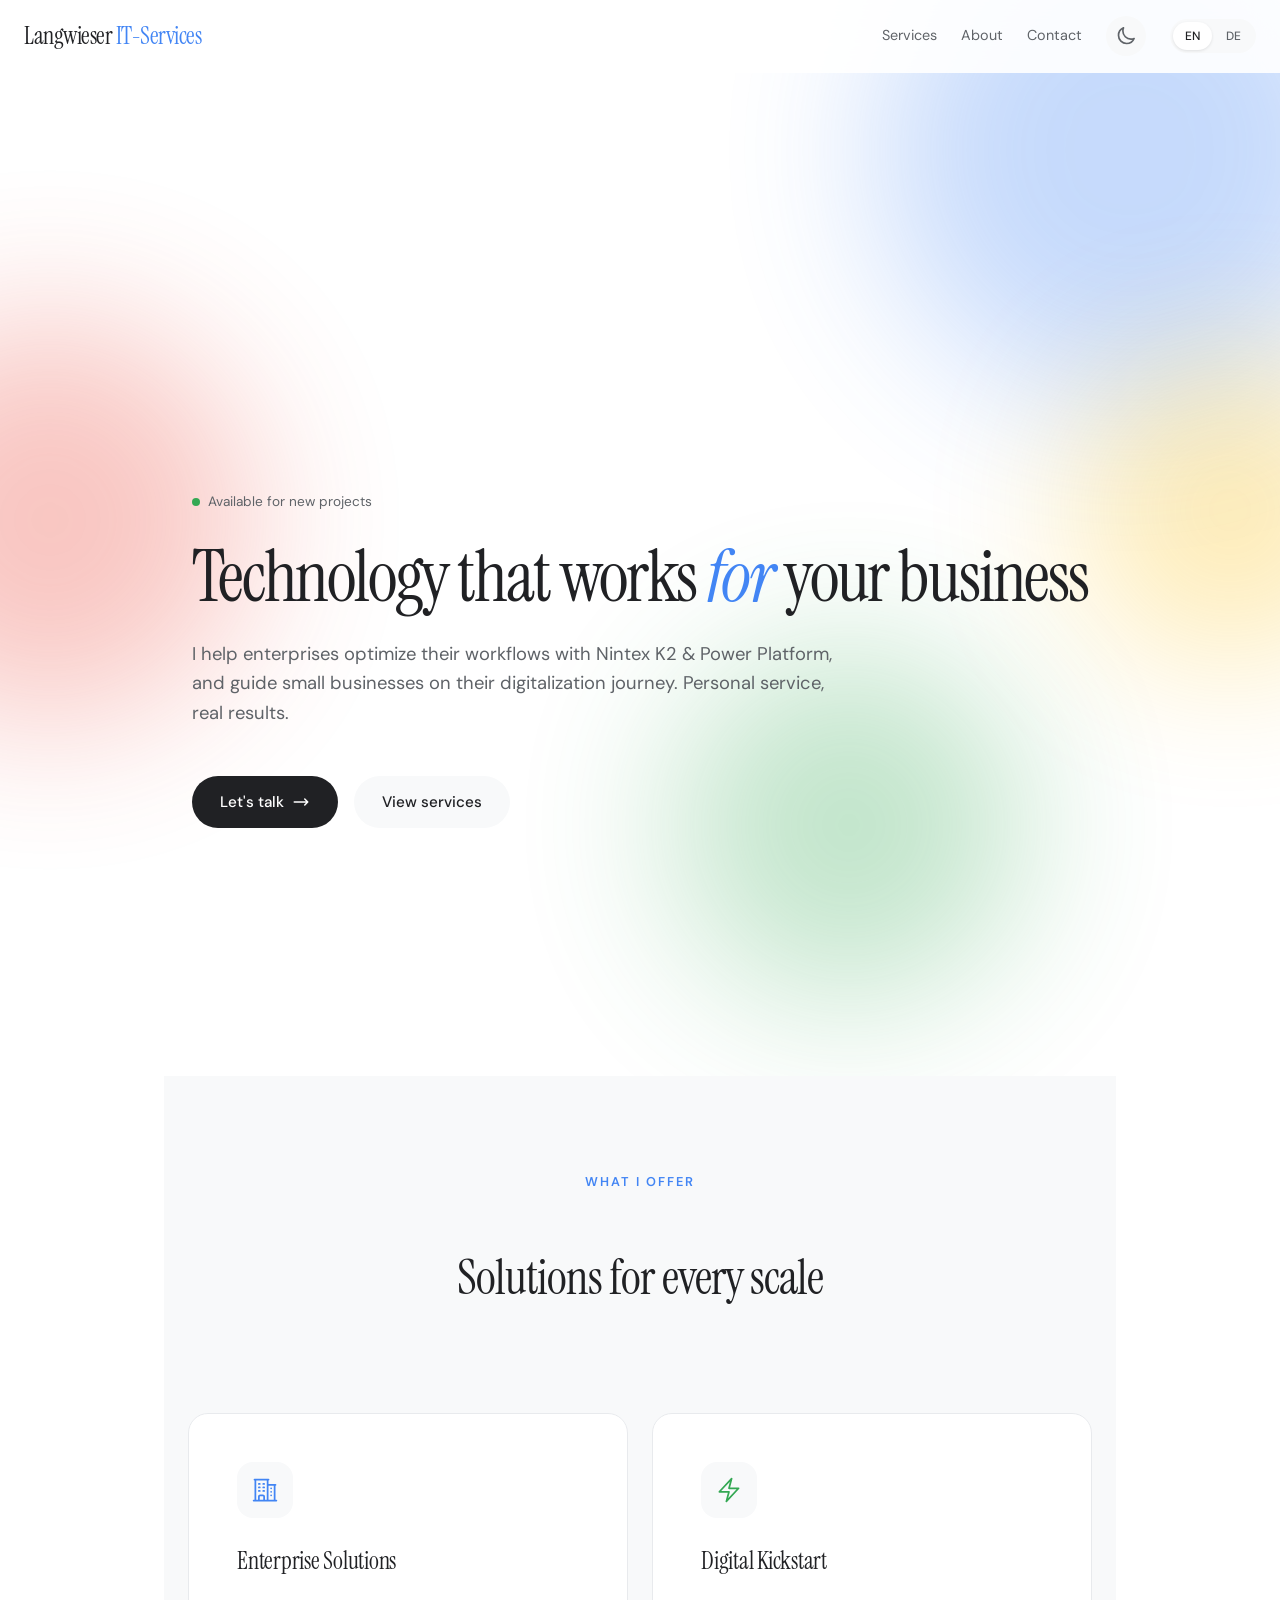
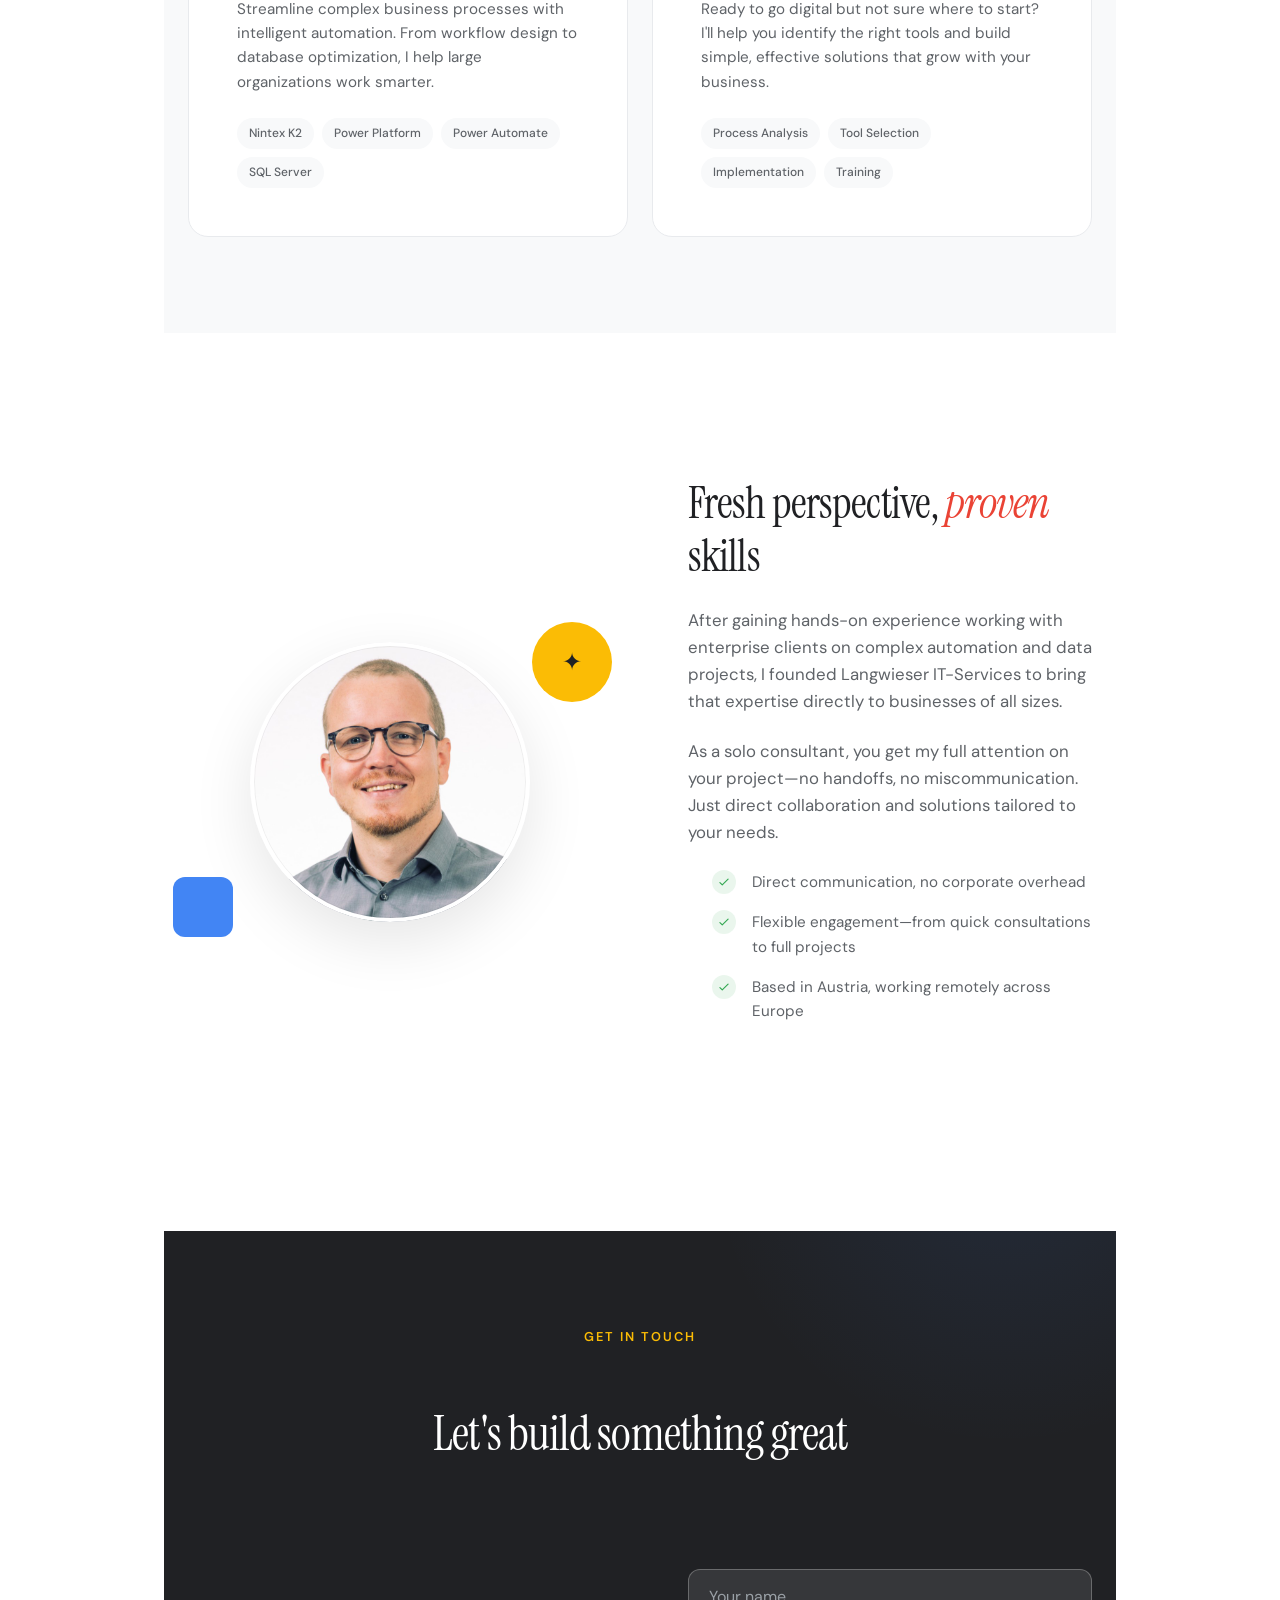
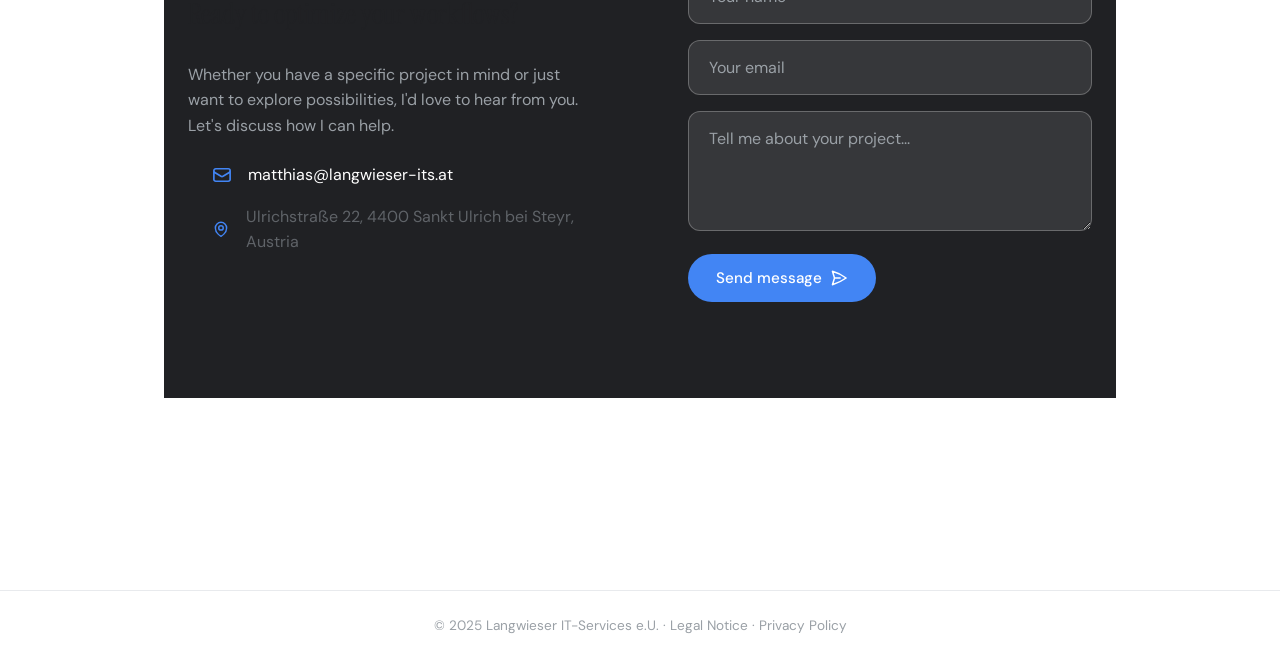
==== index.html @ 2ffdeccc "Add accessibility features" ====
<!DOCTYPE html>
<html lang="en">
<head>
    <meta charset="UTF-8">
    <meta name="viewport" content="width=device-width, initial-scale=1.0">
    <title>Langwieser IT-Services e.U.</title>
    <link rel="icon" type="image/svg+xml" href="favicon.svg">
    <link rel="preconnect" href="https://fonts.googleapis.com">
    <link rel="preconnect" href="https://fonts.gstatic.com" crossorigin>
    <link href="https://fonts.googleapis.com/css2?family=DM+Sans:ital,opsz,wght@0,9..40,300;0,9..40,400;0,9..40,500;0,9..40,600;0,9..40,700&family=Instrument+Serif:ital@0;1&display=swap" rel="stylesheet">
    <link rel="stylesheet" href="styles.css">
</head>
<body>
    <!-- Skip to main content for accessibility -->
    <a href="#main-content" class="skip-link">Skip to main content</a>

    <!-- Floating accent shapes (decorative) -->
    <div class="accent-shape blue" aria-hidden="true"></div>
    <div class="accent-shape red" aria-hidden="true"></div>
    <div class="accent-shape green" aria-hidden="true"></div>
    <div class="accent-shape yellow" aria-hidden="true"></div>

    <!-- Navigation -->
    <nav>
        <div class="nav-inner">
            <a href="#" class="logo">Langwieser <span>IT-Services</span></a>

            <button class="menu-toggle" aria-label="Toggle menu" aria-expanded="false" aria-controls="nav-links">
                <svg fill="none" stroke="currentColor" stroke-width="2" viewBox="0 0 24 24" aria-hidden="true">
                    <path stroke-linecap="round" stroke-linejoin="round" d="M4 6h16M4 12h16M4 18h16"/>
                </svg>
            </button>

            <div class="nav-links" id="nav-links">
                <a href="#services" data-i18n="nav.services">Services</a>
                <a href="about.html" data-i18n="nav.about">About</a>
                <a href="#contact" data-i18n="nav.contact">Contact</a>
                <button class="theme-toggle" aria-label="Toggle dark mode">
                    <svg class="icon-moon" fill="none" stroke="currentColor" stroke-width="2" viewBox="0 0 24 24" aria-hidden="true">
                        <path stroke-linecap="round" stroke-linejoin="round" d="M21.752 15.002A9.718 9.718 0 0118 15.75c-5.385 0-9.75-4.365-9.75-9.75 0-1.33.266-2.597.748-3.752A9.753 9.753 0 003 11.25C3 16.635 7.365 21 12.75 21a9.753 9.753 0 009.002-5.998z"/>
                    </svg>
                    <svg class="icon-sun" fill="none" stroke="currentColor" stroke-width="2" viewBox="0 0 24 24" aria-hidden="true">
                        <path stroke-linecap="round" stroke-linejoin="round" d="M12 3v2.25m6.364.386l-1.591 1.591M21 12h-2.25m-.386 6.364l-1.591-1.591M12 18.75V21m-4.773-4.227l-1.591 1.591M5.25 12H3m4.227-4.773L5.636 5.636M15.75 12a3.75 3.75 0 11-7.5 0 3.75 3.75 0 017.5 0z"/>
                    </svg>
                </button>
                <div class="lang-toggle" role="group" aria-label="Language selection">
                    <button data-lang="en" aria-pressed="false">EN</button>
                    <button data-lang="de" aria-pressed="false">DE</button>
                </div>
            </div>
        </div>
    </nav>

    <!-- Hero Section -->
    <main id="main-content">
    <section class="hero">
        <div class="container">
            <div class="hero-content">
                <div class="hero-label">
                    <span class="dot" aria-hidden="true"></span>
                    <span data-i18n="hero.label">Available for new projects</span>
                </div>
                <h1 data-i18n="hero.title">Technology that works <em>for</em> your business</h1>
                <p class="hero-text" data-i18n="hero.text">
                    I help enterprises optimize their workflows with Nintex K2 & Power Platform, and guide small businesses on their digitalization journey. Personal service, real results.
                </p>
                <div class="cta-group">
                    <a href="#contact" class="btn btn-primary">
                        <span data-i18n="hero.cta">Let's talk</span>
                        <svg fill="none" stroke="currentColor" stroke-width="2" viewBox="0 0 24 24" aria-hidden="true">
                            <path stroke-linecap="round" stroke-linejoin="round" d="M17 8l4 4m0 0l-4 4m4-4H3"/>
                        </svg>
                    </a>
                    <a href="#services" class="btn btn-secondary" data-i18n="hero.cta2">View services</a>
                </div>
            </div>
        </div>
    </section>

    <!-- Services Section -->
    <section id="services" class="services">
        <div class="container">
            <div class="section-header fade-in">
                <p class="section-label" data-i18n="services.label">What I offer</p>
                <h2 class="section-title" data-i18n="services.title">Solutions for every scale</h2>
            </div>

            <div class="services-grid">
                <div class="service-card enterprise fade-in">
                    <div class="service-icon">
                        <svg fill="none" stroke="currentColor" stroke-width="1.5" viewBox="0 0 24 24" aria-hidden="true">
                            <path stroke-linecap="round" stroke-linejoin="round" d="M2.25 21h19.5m-18-18v18m10.5-18v18m6-13.5V21M6.75 6.75h.75m-.75 3h.75m-.75 3h.75m3-6h.75m-.75 3h.75m-.75 3h.75M6.75 21v-3.375c0-.621.504-1.125 1.125-1.125h2.25c.621 0 1.125.504 1.125 1.125V21M3 3h12m-.75 4.5H21m-3.75 3h.008v.008h-.008v-.008zm0 3h.008v.008h-.008v-.008zm0 3h.008v.008h-.008v-.008z"/>
                        </svg>
                    </div>
                    <h3 data-i18n="services.enterprise.title">Enterprise Solutions</h3>
                    <p data-i18n="services.enterprise.text">Streamline complex business processes with intelligent automation. From workflow design to database optimization, I help large organizations work smarter.</p>
                    <div class="tech-tags">
                        <span class="tech-tag">Nintex K2</span>
                        <span class="tech-tag">Power Platform</span>
                        <span class="tech-tag">Power Automate</span>
                        <span class="tech-tag">SQL Server</span>
                    </div>
                </div>

                <div class="service-card small-biz fade-in">
                    <div class="service-icon">
                        <svg fill="none" stroke="currentColor" stroke-width="1.5" viewBox="0 0 24 24" aria-hidden="true">
                            <path stroke-linecap="round" stroke-linejoin="round" d="M3.75 13.5l10.5-11.25L12 10.5h8.25L9.75 21.75 12 13.5H3.75z"/>
                        </svg>
                    </div>
                    <h3 data-i18n="services.smallbiz.title">Digital Kickstart</h3>
                    <p data-i18n="services.smallbiz.text">Ready to go digital but not sure where to start? I'll help you identify the right tools and build simple, effective solutions that grow with your business.</p>
                    <div class="tech-tags">
                        <span class="tech-tag" data-i18n="services.smallbiz.tag1">Process Analysis</span>
                        <span class="tech-tag" data-i18n="services.smallbiz.tag2">Tool Selection</span>
                        <span class="tech-tag" data-i18n="services.smallbiz.tag3">Implementation</span>
                        <span class="tech-tag" data-i18n="services.smallbiz.tag4">Training</span>
                    </div>
                </div>
            </div>
        </div>
    </section>

    <!-- About Section -->
    <section id="about" class="about">
        <div class="container">
            <div class="about-grid">
                <div class="about-visual fade-in">
                    <div class="profile-picture">
                        <img src="profile.jpg" alt="Matthias Langwieser, IT Consultant" onerror="this.style.display='none'; this.parentElement.classList.add('placeholder');">
                        <span class="profile-initials" aria-hidden="true">ML</span>
                    </div>
                    <div class="about-decoration top-right" aria-hidden="true">✦</div>
                    <div class="about-decoration bottom-left" aria-hidden="true"></div>
                </div>
                <div class="about-content fade-in">
                    <h2 data-i18n="about.title">Fresh perspective, <em>proven</em> skills</h2>
                    <p data-i18n="about.text1">
                        After gaining hands-on experience working with enterprise clients on complex automation and data projects, I founded Langwieser IT-Services to bring that expertise directly to businesses of all sizes.
                    </p>
                    <p data-i18n="about.text2">
                        As a solo consultant, you get my full attention on your project—no handoffs, no miscommunication. Just direct collaboration and solutions tailored to your needs.
                    </p>
                    <ul class="values-list">
                        <li>
                            <span class="check" aria-hidden="true">
                                <svg fill="none" stroke="currentColor" stroke-width="2" viewBox="0 0 24 24">
                                    <path stroke-linecap="round" stroke-linejoin="round" d="M5 13l4 4L19 7"/>
                                </svg>
                            </span>
                            <span data-i18n="about.value1">Direct communication, no corporate overhead</span>
                        </li>
                        <li>
                            <span class="check" aria-hidden="true">
                                <svg fill="none" stroke="currentColor" stroke-width="2" viewBox="0 0 24 24">
                                    <path stroke-linecap="round" stroke-linejoin="round" d="M5 13l4 4L19 7"/>
                                </svg>
                            </span>
                            <span data-i18n="about.value2">Flexible engagement—from quick consultations to full projects</span>
                        </li>
                        <li>
                            <span class="check" aria-hidden="true">
                                <svg fill="none" stroke="currentColor" stroke-width="2" viewBox="0 0 24 24">
                                    <path stroke-linecap="round" stroke-linejoin="round" d="M5 13l4 4L19 7"/>
                                </svg>
                            </span>
                            <span data-i18n="about.value3">Based in Austria, working remotely across Europe</span>
                        </li>
                    </ul>
                </div>
            </div>
        </div>
    </section>

    <!-- Contact Section -->
    <section id="contact" class="contact">
        <div class="container">
            <div class="section-header fade-in">
                <p class="section-label" data-i18n="contact.label">Get in touch</p>
                <h2 class="section-title" data-i18n="contact.title">Let's build something great</h2>
            </div>

            <div class="contact-content">
                <div class="contact-info fade-in">
                    <h3 data-i18n="contact.info.title">Ready to optimize your workflows?</h3>
                    <p data-i18n="contact.info.text">
                        Whether you have a specific project in mind or just want to explore possibilities, I'd love to hear from you. Let's discuss how I can help.
                    </p>
                    <ul class="contact-details">
                        <li>
                            <svg fill="none" stroke="currentColor" stroke-width="2" viewBox="0 0 24 24" aria-hidden="true">
                                <path stroke-linecap="round" stroke-linejoin="round" d="M21.75 6.75v10.5a2.25 2.25 0 01-2.25 2.25h-15a2.25 2.25 0 01-2.25-2.25V6.75m19.5 0A2.25 2.25 0 0019.5 4.5h-15a2.25 2.25 0 00-2.25 2.25m19.5 0v.243a2.25 2.25 0 01-1.07 1.916l-7.5 4.615a2.25 2.25 0 01-2.36 0L3.32 8.91a2.25 2.25 0 01-1.07-1.916V6.75"/>
                            </svg>
                            <a href="mailto:matthias@langwieser-its.at">matthias@langwieser-its.at</a>
                        </li>
                        <li>
                            <svg fill="none" stroke="currentColor" stroke-width="2" viewBox="0 0 24 24" aria-hidden="true">
                                <path stroke-linecap="round" stroke-linejoin="round" d="M15 10.5a3 3 0 11-6 0 3 3 0 016 0z"/>
                                <path stroke-linecap="round" stroke-linejoin="round" d="M19.5 10.5c0 7.142-7.5 11.25-7.5 11.25S4.5 17.642 4.5 10.5a7.5 7.5 0 1115 0z"/>
                            </svg>
                            <span data-i18n="contact.location">Ulrichstraße 22, 4400 Sankt Ulrich bei Steyr, Austria</span>
                        </li>
                    </ul>
                </div>

                <form class="contact-form fade-in" action="https://formspree.io/f/mykkgezk" method="POST">
                    <div class="form-group">
                        <label for="contact-name" class="visually-hidden" data-i18n="contact.form.name">Your name</label>
                        <input type="text" id="contact-name" name="name" required autocomplete="name" data-i18n-placeholder="contact.form.name" placeholder="Your name">
                    </div>
                    <div class="form-group">
                        <label for="contact-email" class="visually-hidden" data-i18n="contact.form.email">Your email</label>
                        <input type="email" id="contact-email" name="email" required autocomplete="email" data-i18n-placeholder="contact.form.email" placeholder="Your email">
                    </div>
                    <div class="form-group">
                        <label for="contact-message" class="visually-hidden" data-i18n="contact.form.message">Tell me about your project...</label>
                        <textarea id="contact-message" name="message" required data-i18n-placeholder="contact.form.message" placeholder="Tell me about your project..."></textarea>
                    </div>
                    <button type="submit" class="btn btn-primary">
                        <span class="btn-text" data-i18n="contact.form.submit">Send message</span>
                        <span class="btn-loading" style="display: none;" data-i18n="contact.form.sending">Sending...</span>
                        <svg class="btn-icon" fill="none" stroke="currentColor" stroke-width="2" viewBox="0 0 24 24" aria-hidden="true">
                            <path stroke-linecap="round" stroke-linejoin="round" d="M6 12L3.269 3.126A59.768 59.768 0 0121.485 12 59.77 59.77 0 013.27 20.876L5.999 12zm0 0h7.5"/>
                        </svg>
                        <svg class="btn-spinner" style="display: none;" width="18" height="18" viewBox="0 0 24 24" fill="none" stroke="currentColor" stroke-width="2" aria-hidden="true">
                            <circle cx="12" cy="12" r="10" stroke-opacity="0.25"/>
                            <path d="M12 2a10 10 0 0 1 10 10" stroke-linecap="round">
                                <animateTransform attributeName="transform" type="rotate" from="0 12 12" to="360 12 12" dur="1s" repeatCount="indefinite"/>
                            </path>
                        </svg>
                    </button>
                    <div class="form-status" role="status" aria-live="polite" style="display: none; margin-top: 1rem; padding: 1rem; border-radius: 12px;"></div>
                </form>
            </div>
        </div>
    </section>
    </main>

    <!-- Footer -->
    <footer>
        <p>© 2025 Langwieser IT-Services e.U. · <a href="impressum.html" data-i18n="footer.impressum">Impressum</a> · <a href="datenschutz.html" data-i18n="footer.privacy">Datenschutz</a></p>
    </footer>

    <script>
        const translations = {
            en: {
                'nav.services': 'Services',
                'nav.about': 'About',
                'nav.contact': 'Contact',
                'hero.label': 'Available for new projects',
                'hero.title': 'Technology that works <em>for</em> your business',
                'hero.text': 'I help enterprises optimize their workflows with Nintex K2 & Power Platform, and guide small businesses on their digitalization journey. Personal service, real results.',
                'hero.cta': "Let's talk",
                'hero.cta2': 'View services',
                'services.label': 'What I offer',
                'services.title': 'Solutions for every scale',
                'services.enterprise.title': 'Enterprise Solutions',
                'services.enterprise.text': 'Streamline complex business processes with intelligent automation. From workflow design to database optimization, I help large organizations work smarter.',
                'services.smallbiz.title': 'Digital Kickstart',
                'services.smallbiz.text': "Ready to go digital but not sure where to start? I'll help you identify the right tools and build simple, effective solutions that grow with your business.",
                'services.smallbiz.tag1': 'Process Analysis',
                'services.smallbiz.tag2': 'Tool Selection',
                'services.smallbiz.tag3': 'Implementation',
                'services.smallbiz.tag4': 'Training',
                'about.title': 'Fresh perspective, <em>proven</em> skills',
                'about.text1': 'After gaining hands-on experience working with enterprise clients on complex automation and data projects, I founded Langwieser IT-Services to bring that expertise directly to businesses of all sizes.',
                'about.text2': "As a solo consultant, you get my full attention on your project—no handoffs, no miscommunication. Just direct collaboration and solutions tailored to your needs.",
                'about.value1': 'Direct communication, no corporate overhead',
                'about.value2': 'Flexible engagement—from quick consultations to full projects',
                'about.value3': 'Based in Austria, working remotely across Europe',
                'contact.label': 'Get in touch',
                'contact.title': "Let's build something great",
                'contact.info.title': 'Ready to optimize your workflows?',
                'contact.info.text': "Whether you have a specific project in mind or just want to explore possibilities, I'd love to hear from you. Let's discuss how I can help.",
                'contact.location': 'Ulrichstraße 22, 4400 Sankt Ulrich bei Steyr, Austria',
                'contact.form.name': 'Your name',
                'contact.form.email': 'Your email',
                'contact.form.message': 'Tell me about your project...',
                'contact.form.submit': 'Send message',
                'contact.form.sending': 'Sending...',
                'footer.impressum': 'Legal Notice',
                'footer.privacy': 'Privacy Policy'
            },
            de: {
                'nav.services': 'Leistungen',
                'nav.about': 'Über mich',
                'nav.contact': 'Kontakt',
                'hero.label': 'Verfügbar für neue Projekte',
                'hero.title': 'Technologie, die <em>für</em> Ihr Unternehmen arbeitet',
                'hero.text': 'Ich helfe Unternehmen, ihre Arbeitsabläufe mit Nintex K2 & Power Platform zu optimieren, und begleite kleine Betriebe auf ihrem Weg in die Digitalisierung. Persönlicher Service, echte Ergebnisse.',
                'hero.cta': 'Sprechen wir',
                'hero.cta2': 'Leistungen ansehen',
                'services.label': 'Mein Angebot',
                'services.title': 'Lösungen für jede Größe',
                'services.enterprise.title': 'Enterprise-Lösungen',
                'services.enterprise.text': 'Komplexe Geschäftsprozesse mit intelligenter Automatisierung optimieren. Von Workflow-Design bis Datenbankoptimierung – ich helfe großen Organisationen, effizienter zu arbeiten.',
                'services.smallbiz.title': 'Digital Durchstarten',
                'services.smallbiz.text': 'Bereit für die Digitalisierung, aber unsicher wo anfangen? Ich helfe Ihnen, die richtigen Tools zu finden und einfache, effektive Lösungen zu entwickeln, die mit Ihrem Unternehmen wachsen.',
                'services.smallbiz.tag1': 'Prozessanalyse',
                'services.smallbiz.tag2': 'Tool-Auswahl',
                'services.smallbiz.tag3': 'Umsetzung',
                'services.smallbiz.tag4': 'Schulung',
                'about.title': 'Frischer Blick, <em>bewährte</em> Kompetenz',
                'about.text1': 'Nach praktischer Erfahrung in der Arbeit mit Enterprise-Kunden an komplexen Automatisierungs- und Datenprojekten habe ich Langwieser IT-Services gegründet, um diese Expertise direkt zu Unternehmen jeder Größe zu bringen.',
                'about.text2': 'Als Einzelunternehmer bekommen Sie meine volle Aufmerksamkeit für Ihr Projekt – keine Übergaben, keine Missverständnisse. Nur direkte Zusammenarbeit und Lösungen, die auf Ihre Bedürfnisse zugeschnitten sind.',
                'about.value1': 'Direkte Kommunikation, kein Konzern-Overhead',
                'about.value2': 'Flexible Zusammenarbeit – von kurzen Beratungen bis zu ganzen Projekten',
                'about.value3': 'Standort Österreich, remote tätig in ganz Europa',
                'contact.label': 'Kontakt aufnehmen',
                'contact.title': 'Lassen Sie uns etwas Großartiges bauen',
                'contact.info.title': 'Bereit, Ihre Arbeitsabläufe zu optimieren?',
                'contact.info.text': 'Ob Sie ein konkretes Projekt im Sinn haben oder einfach Möglichkeiten erkunden möchten – ich freue mich von Ihnen zu hören. Lassen Sie uns besprechen, wie ich helfen kann.',
                'contact.location': 'Ulrichstraße 22, 4400 Sankt Ulrich bei Steyr, Österreich',
                'contact.form.name': 'Ihr Name',
                'contact.form.email': 'Ihre E-Mail',
                'contact.form.message': 'Erzählen Sie mir von Ihrem Projekt...',
                'contact.form.submit': 'Nachricht senden',
                'contact.form.sending': 'Wird gesendet...',
                'footer.impressum': 'Impressum',
                'footer.privacy': 'Datenschutz'
            }
        };
    </script>
    <script src="script.js"></script>
</body>
</html>
---- styles.css ----
:root {
    --white: #ffffff;
    --off-white: #f8f9fa;
    --light-gray: #e8eaed;
    --medium-gray: #9aa0a6;
    --dark-gray: #5f6368;
    --near-black: #202124;

    --bg-primary: #ffffff;
    --bg-secondary: #f8f9fa;
    --bg-nav: rgba(255, 255, 255, 0.9);
    --text-primary: #202124;
    --text-secondary: #5f6368;
    --text-muted: #9aa0a6;
    --border-color: #e8eaed;
    --card-bg: #ffffff;
    --input-bg: rgba(255, 255, 255, 0.05);

    --google-blue: #4285f4;
    --google-red: #ea4335;
    --google-yellow: #fbbc05;
    --google-green: #34a853;

    --font-body: 'DM Sans', -apple-system, BlinkMacSystemFont, sans-serif;
    --font-display: 'Instrument Serif', Georgia, serif;

    --space-xs: 0.5rem;
    --space-sm: 1rem;
    --space-md: 1.5rem;
    --space-lg: 3rem;
    --space-xl: 6rem;
    --space-2xl: 10rem;
}

[data-theme="dark"] {
    --bg-primary: #121212;
    --bg-secondary: #1a1a1a;
    --bg-nav: rgba(18, 18, 18, 0.95);
    --text-primary: #e8eaed;
    --text-secondary: #9aa0a6;
    --text-muted: #6b7280;
    --border-color: #3a3a3a;
    --card-bg: #252525;
    --input-bg: rgba(255, 255, 255, 0.08);
    --off-white: #1a1a1a;
    --light-gray: #3a3a3a;
    --near-black: #e8eaed;
    --white: #121212;
}

* {
    margin: 0;
    padding: 0;
    box-sizing: border-box;
}

/* Accessibility: Skip link */
.skip-link {
    position: absolute;
    top: -100px;
    left: 50%;
    transform: translateX(-50%);
    background: var(--google-blue);
    color: #ffffff;
    padding: 12px 24px;
    border-radius: 0 0 8px 8px;
    font-weight: 500;
    text-decoration: none;
    z-index: 1000;
    transition: top 0.3s ease;
}

.skip-link:focus {
    top: 0;
    outline: 2px solid var(--google-yellow);
    outline-offset: 2px;
}

/* Accessibility: Visually hidden (for screen readers) */
.visually-hidden {
    position: absolute;
    width: 1px;
    height: 1px;
    padding: 0;
    margin: -1px;
    overflow: hidden;
    clip: rect(0, 0, 0, 0);
    white-space: nowrap;
    border: 0;
}

html {
    scroll-behavior: smooth;
}

body {
    font-family: var(--font-body);
    color: var(--text-primary);
    background: var(--bg-primary);
    line-height: 1.6;
    overflow-x: hidden;
    transition: background-color 0.3s ease, color 0.3s ease;
}

/* Floating accent shapes */
.accent-shape {
    position: fixed;
    border-radius: 50%;
    pointer-events: none;
    z-index: -1;
    opacity: 0.3;
    filter: blur(80px);
}

.accent-shape.blue {
    width: 500px;
    height: 500px;
    background: var(--google-blue);
    top: -100px;
    right: -100px;
    animation: float1 20s ease-in-out infinite;
}

.accent-shape.red {
    width: 400px;
    height: 400px;
    background: var(--google-red);
    bottom: 20%;
    left: -150px;
    animation: float2 25s ease-in-out infinite;
}

.accent-shape.green {
    width: 350px;
    height: 350px;
    background: var(--google-green);
    bottom: -100px;
    right: 20%;
    animation: float3 22s ease-in-out infinite;
}

.accent-shape.yellow {
    width: 300px;
    height: 300px;
    background: var(--google-yellow);
    top: 40%;
    right: -100px;
    animation: float1 18s ease-in-out infinite reverse;
}

@keyframes float1 {
    0%, 100% { transform: translate(0, 0) scale(1); }
    33% { transform: translate(30px, -30px) scale(1.05); }
    66% { transform: translate(-20px, 20px) scale(0.95); }
}

@keyframes float2 {
    0%, 100% { transform: translate(0, 0) scale(1); }
    33% { transform: translate(-25px, 25px) scale(1.03); }
    66% { transform: translate(35px, -15px) scale(0.97); }
}

@keyframes float3 {
    0%, 100% { transform: translate(0, 0) scale(1); }
    50% { transform: translate(20px, -40px) scale(1.04); }
}

/* Navigation */
nav {
    position: fixed;
    top: 0;
    left: 0;
    right: 0;
    z-index: 100;
    padding: var(--space-sm) var(--space-md);
    background: var(--bg-nav);
    backdrop-filter: blur(20px);
    -webkit-backdrop-filter: blur(20px);
    border-bottom: 1px solid transparent;
    transition: border-color 0.3s ease, background-color 0.3s ease;
}

nav.scrolled {
    border-bottom-color: var(--border-color);
}

.nav-inner {
    max-width: 1400px;
    margin: 0 auto;
    display: flex;
    justify-content: space-between;
    align-items: center;
}

.logo {
    font-family: var(--font-display);
    font-size: 1.5rem;
    color: var(--text-primary);
    text-decoration: none;
    letter-spacing: -0.02em;
}

.logo span {
    color: var(--google-blue);
}

.nav-links {
    display: flex;
    align-items: center;
    gap: var(--space-md);
}

.nav-links a {
    font-size: 0.9rem;
    color: var(--text-secondary);
    text-decoration: none;
    transition: color 0.2s ease;
    position: relative;
}

.nav-links a::after {
    content: '';
    position: absolute;
    bottom: -4px;
    left: 0;
    width: 0;
    height: 2px;
    background: var(--google-blue);
    transition: width 0.3s ease;
}

.nav-links a:hover {
    color: var(--text-primary);
}

.nav-links a:hover::after {
    width: 100%;
}

.theme-toggle {
    width: 40px;
    height: 40px;
    border-radius: 50%;
    border: none;
    background: var(--bg-secondary);
    color: var(--text-secondary);
    cursor: pointer;
    display: flex;
    align-items: center;
    justify-content: center;
    transition: all 0.2s ease;
}

.theme-toggle:hover {
    background: var(--border-color);
    color: var(--text-primary);
}

.theme-toggle svg {
    width: 20px;
    height: 20px;
}

.theme-toggle .icon-sun,
.theme-toggle .icon-moon {
    display: none;
}

[data-theme="light"] .theme-toggle .icon-moon,
:root:not([data-theme]) .theme-toggle .icon-moon {
    display: block;
}

[data-theme="dark"] .theme-toggle .icon-sun {
    display: block;
}

.lang-toggle {
    display: flex;
    background: var(--off-white);
    border-radius: 20px;
    padding: 3px;
    gap: 2px;
}

.lang-toggle button {
    font-family: var(--font-body);
    font-size: 0.75rem;
    font-weight: 500;
    padding: 6px 12px;
    border: none;
    border-radius: 16px;
    background: transparent;
    color: var(--text-secondary);
    cursor: pointer;
    transition: all 0.2s ease;
}

.lang-toggle button.active {
    background: var(--card-bg);
    color: var(--text-primary);
    box-shadow: 0 1px 3px rgba(0, 0, 0, 0.1);
}

.lang-toggle button:hover:not(.active) {
    color: var(--text-primary);
}

/* Sections */
section {
    padding: var(--space-xl) var(--space-md);
}

.container {
    max-width: 1400px;
    margin: 0 auto;
}

/* Hero */
.hero {
    min-height: 100vh;
    display: flex;
    align-items: center;
    padding-top: var(--space-2xl);
}

.hero-content {
    max-width: 900px;
}

.hero-label {
    display: inline-flex;
    align-items: center;
    gap: var(--space-xs);
    font-size: 0.85rem;
    color: var(--text-secondary);
    margin-bottom: var(--space-md);
    opacity: 0;
    animation: fadeUp 0.8s ease forwards;
}

.hero-label .dot {
    width: 8px;
    height: 8px;
    border-radius: 50%;
    background: var(--google-green);
    animation: pulse 2s ease-in-out infinite;
}

@keyframes pulse {
    0%, 100% { opacity: 1; transform: scale(1); }
    50% { opacity: 0.6; transform: scale(0.9); }
}

.hero h1 {
    font-family: var(--font-display);
    font-size: clamp(2.5rem, 6vw, 4.5rem);
    font-weight: 400;
    line-height: 1.1;
    letter-spacing: -0.03em;
    margin-bottom: var(--space-md);
    opacity: 0;
    animation: fadeUp 0.8s ease 0.1s forwards;
}

.hero h1 em {
    font-style: italic;
    color: var(--google-blue);
}

.hero-text {
    font-size: 1.15rem;
    color: var(--text-secondary);
    max-width: 650px;
    margin-bottom: var(--space-lg);
    opacity: 0;
    animation: fadeUp 0.8s ease 0.2s forwards;
}

@keyframes fadeUp {
    from {
        opacity: 0;
        transform: translateY(30px);
    }
    to {
        opacity: 1;
        transform: translateY(0);
    }
}

.cta-group {
    display: flex;
    gap: var(--space-sm);
    flex-wrap: wrap;
    opacity: 0;
    animation: fadeUp 0.8s ease 0.3s forwards;
}

.btn {
    display: inline-flex;
    align-items: center;
    gap: 8px;
    padding: 14px 28px;
    font-family: var(--font-body);
    font-size: 0.95rem;
    font-weight: 500;
    text-decoration: none;
    border-radius: 50px;
    transition: all 0.3s ease;
    cursor: pointer;
    border: none;
}

.btn-primary {
    background: var(--text-primary);
    color: var(--bg-primary);
}

.btn-primary:hover {
    background: var(--google-blue);
    color: #ffffff;
    transform: translateY(-2px);
    box-shadow: 0 8px 25px rgba(66, 133, 244, 0.3);
}

.btn-secondary {
    background: var(--bg-secondary);
    color: var(--text-primary);
}

.btn-secondary:hover {
    background: var(--border-color);
    transform: translateY(-2px);
}

.btn svg {
    width: 18px;
    height: 18px;
    transition: transform 0.3s ease;
}

.btn:hover svg {
    transform: translateX(3px);
}

/* Services */
.services {
    background: var(--bg-secondary);
}

.section-header {
    text-align: center;
    margin-bottom: var(--space-xl);
}

.section-label {
    font-size: 0.8rem;
    font-weight: 600;
    text-transform: uppercase;
    letter-spacing: 0.15em;
    color: var(--google-blue);
    margin-bottom: var(--space-sm);
}

.section-title {
    font-family: var(--font-display);
    font-size: clamp(2rem, 4vw, 3rem);
    font-weight: 400;
    letter-spacing: -0.02em;
}

.services-grid {
    display: grid;
    grid-template-columns: repeat(auto-fit, minmax(320px, 1fr));
    gap: var(--space-md);
}

.service-card {
    background: var(--card-bg);
    border-radius: 20px;
    padding: var(--space-lg);
    transition: all 0.4s ease;
    position: relative;
    overflow: hidden;
    border: 1px solid var(--border-color);
}

.service-card::before {
    content: '';
    position: absolute;
    top: 0;
    left: 0;
    right: 0;
    height: 4px;
    background: var(--card-accent, var(--google-blue));
    transform: scaleX(0);
    transform-origin: left;
    transition: transform 0.4s ease;
}

.service-card:hover::before {
    transform: scaleX(1);
}

.service-card:hover {
    transform: translateY(-8px);
    box-shadow: 0 20px 40px rgba(0, 0, 0, 0.08);
}

.service-card.enterprise { --card-accent: var(--google-blue); }
.service-card.small-biz { --card-accent: var(--google-green); }

.service-icon {
    width: 56px;
    height: 56px;
    border-radius: 16px;
    display: flex;
    align-items: center;
    justify-content: center;
    margin-bottom: var(--space-md);
    background: var(--off-white);
}

.service-icon svg {
    width: 28px;
    height: 28px;
    stroke: var(--card-accent, var(--google-blue));
}

.service-card h3 {
    font-family: var(--font-display);
    font-size: 1.5rem;
    font-weight: 400;
    margin-bottom: var(--space-sm);
    letter-spacing: -0.01em;
}

.service-card p {
    color: var(--text-secondary);
    font-size: 0.95rem;
    margin-bottom: var(--space-md);
}

.tech-tags {
    display: flex;
    flex-wrap: wrap;
    gap: 8px;
}

.tech-tag {
    font-size: 0.75rem;
    font-weight: 500;
    padding: 6px 12px;
    background: var(--bg-secondary);
    border-radius: 20px;
    color: var(--text-secondary);
    transition: all 0.2s ease;
}

.service-card:hover .tech-tag {
    background: rgba(66, 133, 244, 0.1);
    color: var(--google-blue);
}

.service-card.small-biz:hover .tech-tag {
    background: rgba(52, 168, 83, 0.1);
    color: var(--google-green);
}

/* About */
.about-grid {
    display: grid;
    grid-template-columns: 1fr 1fr;
    gap: var(--space-xl);
    align-items: center;
}

@media (max-width: 768px) {
    .about-grid {
        grid-template-columns: 1fr;
    }
}

.about-visual {
    position: relative;
    display: flex;
    justify-content: center;
}

.profile-picture {
    position: relative;
    width: 280px;
    height: 280px;
    border-radius: 50%;
    overflow: hidden;
    background: linear-gradient(135deg, var(--off-white) 0%, var(--light-gray) 100%);
    box-shadow: 0 20px 60px rgba(0, 0, 0, 0.1);
}

.profile-picture img {
    width: 100%;
    height: 100%;
    object-fit: cover;
}

.profile-picture .profile-initials {
    display: none;
}

.profile-picture.placeholder .profile-initials {
    display: flex;
    align-items: center;
    justify-content: center;
    width: 100%;
    height: 100%;
    font-family: var(--font-display);
    font-size: 5rem;
    color: var(--text-muted);
    background: linear-gradient(135deg, var(--bg-secondary) 0%, var(--border-color) 100%);
}

.profile-picture::after {
    content: '';
    position: absolute;
    inset: 0;
    border-radius: 50%;
    border: 4px solid var(--white);
    box-shadow: inset 0 0 0 1px rgba(0, 0, 0, 0.05);
}

.about-decoration {
    position: absolute;
    display: flex;
    align-items: center;
    justify-content: center;
    font-family: var(--font-display);
    font-size: 1.5rem;
    color: var(--near-black);
}

.about-decoration.top-right {
    top: -20px;
    right: -20px;
    width: 80px;
    height: 80px;
    background: var(--google-yellow);
    border-radius: 50%;
    animation: float1 6s ease-in-out infinite;
}

.about-decoration.bottom-left {
    bottom: -15px;
    left: -15px;
    width: 60px;
    height: 60px;
    background: var(--google-blue);
    border-radius: 12px;
    animation: float2 5s ease-in-out infinite;
}

.about-content h2 {
    font-family: var(--font-display);
    font-size: clamp(2rem, 4vw, 2.75rem);
    font-weight: 400;
    line-height: 1.2;
    letter-spacing: -0.02em;
    margin-bottom: var(--space-md);
}

.about-content h2 em {
    font-style: italic;
    color: var(--google-red);
}

.about-content p {
    color: var(--text-secondary);
    margin-bottom: var(--space-sm);
    font-size: 1.05rem;
}

.values-list {
    list-style: none;
    margin-top: var(--space-md);
}

.values-list li {
    display: flex;
    align-items: flex-start;
    gap: var(--space-sm);
    margin-bottom: var(--space-sm);
    font-size: 0.95rem;
}

.values-list .check {
    width: 24px;
    height: 24px;
    min-width: 24px;
    background: rgba(52, 168, 83, 0.1);
    border-radius: 50%;
    display: flex;
    align-items: center;
    justify-content: center;
}

.values-list .check svg {
    width: 14px;
    height: 14px;
    stroke: var(--google-green);
}

/* Contact */
.contact {
    background: var(--near-black);
    color: var(--white);
    position: relative;
    overflow: hidden;
}

.contact::before {
    content: '';
    position: absolute;
    top: -50%;
    right: -20%;
    width: 600px;
    height: 600px;
    background: radial-gradient(circle, var(--google-blue) 0%, transparent 70%);
    opacity: 0.1;
}

.contact .section-label {
    color: var(--google-yellow);
}

.contact .section-title {
    color: var(--white);
}

.contact-content {
    display: grid;
    grid-template-columns: 1fr 1fr;
    gap: var(--space-xl);
    margin-top: var(--space-lg);
}

@media (max-width: 768px) {
    .contact-content {
        grid-template-columns: 1fr;
    }
}

.contact-info h3 {
    font-family: var(--font-display);
    font-size: 1.75rem;
    font-weight: 400;
    margin-bottom: var(--space-md);
}

.contact-info p {
    color: var(--text-muted);
    margin-bottom: var(--space-md);
}

.contact-details {
    list-style: none;
}

.contact-details li {
    display: flex;
    align-items: center;
    gap: var(--space-sm);
    margin-bottom: var(--space-sm);
}

.contact-details li svg {
    width: 20px;
    height: 20px;
    stroke: var(--google-blue);
}

.contact-details a {
    color: var(--white);
    text-decoration: none;
    transition: color 0.2s ease;
}

.contact-details a:hover {
    color: var(--google-blue);
}

.contact-form {
    display: flex;
    flex-direction: column;
    gap: var(--space-sm);
}

.form-group {
    position: relative;
}

.contact-form input,
.contact-form textarea {
    width: 100%;
    padding: 16px 20px;
    font-family: var(--font-body);
    font-size: 1rem;
    background: rgba(255, 255, 255, 0.1);
    border: 1px solid rgba(255, 255, 255, 0.25);
    border-radius: 12px;
    color: #ffffff;
    transition: all 0.3s ease;
}

.contact-form input::placeholder,
.contact-form textarea::placeholder {
    color: #9aa0a6;
}

.contact-form input:focus,
.contact-form textarea:focus {
    outline: none;
    border-color: var(--google-blue);
    background: rgba(255, 255, 255, 0.15);
}

[data-theme="dark"] .contact-form input,
[data-theme="dark"] .contact-form textarea {
    background: rgba(0, 0, 0, 0.05);
    border: 1px solid rgba(0, 0, 0, 0.2);
    color: #202124;
}

[data-theme="dark"] .contact-form input::placeholder,
[data-theme="dark"] .contact-form textarea::placeholder {
    color: #5f6368;
}

[data-theme="dark"] .contact-form input:focus,
[data-theme="dark"] .contact-form textarea:focus {
    background: rgba(0, 0, 0, 0.08);
    border-color: var(--google-blue);
}

.contact-form textarea {
    min-height: 120px;
    resize: vertical;
}

.contact-form .btn-primary {
    align-self: flex-start;
    background: var(--google-blue);
    color: #ffffff;
}

.contact-form .btn-primary:hover {
    background: #202124;
    color: #ffffff;
}

[data-theme="dark"] .contact-form .btn-primary:hover {
    background: #202124;
    color: #ffffff;
}

[data-theme="dark"] .contact .section-label {
    color: var(--google-blue);
}

[data-theme="dark"] .contact .section-title {
    color: #202124;
}

[data-theme="dark"] .contact-info h3 {
    color: #202124;
}

[data-theme="dark"] .contact-info p {
    color: #5f6368;
}

[data-theme="dark"] .contact-details a,
[data-theme="dark"] .contact-details span {
    color: #202124;
}

/* Footer */
/* Default footer (light - for legal pages and about) */
footer {
    border-top: 1px solid var(--border-color);
    padding: var(--space-md);
    text-align: center;
    margin-top: var(--space-xl);
}

footer p {
    font-size: 0.85rem;
    color: var(--text-muted);
}

footer a {
    color: var(--text-muted);
    text-decoration: none;
    transition: color 0.2s ease;
}

footer a:hover {
    color: var(--google-blue);
}

/* Dark footer for index.html (after contact section) */
.contact + footer {
    background: var(--near-black);
    border-top: 1px solid rgba(255, 255, 255, 0.1);
    margin-top: 0;
}

/* Scroll animations */
.fade-in {
    opacity: 0;
    transform: translateY(40px);
    transition: all 0.8s ease;
}

.fade-in.visible {
    opacity: 1;
    transform: translateY(0);
}

/* Mobile menu */
.menu-toggle {
    display: none;
    background: none;
    border: none;
    cursor: pointer;
    padding: 8px;
}

.menu-toggle svg {
    width: 24px;
    height: 24px;
    stroke: var(--text-primary);
}

@media (max-width: 768px) {
    .menu-toggle {
        display: block;
    }

    .nav-links {
        position: fixed;
        top: 60px;
        left: 0;
        right: 0;
        background: var(--bg-primary);
        flex-direction: column;
        padding: var(--space-md);
        gap: var(--space-sm);
        border-bottom: 1px solid var(--border-color);
        transform: translateY(-100%);
        opacity: 0;
        pointer-events: none;
        transition: all 0.3s ease;
    }

    .nav-links.open {
        transform: translateY(0);
        opacity: 1;
        pointer-events: all;
    }

    .nav-links a {
        padding: var(--space-xs) 0;
    }

    section {
        padding: var(--space-lg) var(--space-sm);
    }

    .hero {
        padding-top: var(--space-xl);
    }
}

/* Content Pages - Generic Elements */
main {
    max-width: 1000px;
    margin: 0 auto;
    padding: calc(80px + var(--space-xl)) var(--space-md) var(--space-xl);
}

/* Override for about page */
.about-header ~ * main,
body:has(.about-header) main {
    max-width: 1100px;
}

h1 {
    font-family: var(--font-display);
    font-size: clamp(2rem, 4vw, 3rem);
    font-weight: 400;
    letter-spacing: -0.02em;
    margin-bottom: var(--space-sm);
}

h2 {
    font-family: var(--font-display);
    font-size: 1.5rem;
    font-weight: 400;
    margin-top: var(--space-lg);
    margin-bottom: var(--space-sm);
    color: var(--near-black);
}

h2 em {
    font-style: italic;
    color: var(--google-red);
}

h3 {
    font-size: 1.1rem;
    font-weight: 600;
    margin-top: var(--space-md);
    margin-bottom: var(--space-xs);
    color: var(--near-black);
}

main p {
    color: var(--text-secondary);
    margin-bottom: var(--space-sm);
}

main a {
    color: var(--google-blue);
    text-decoration: none;
}

main a:hover {
    text-decoration: underline;
}

main ul, main ol {
    color: var(--text-secondary);
    margin-bottom: var(--space-sm);
    padding-left: var(--space-md);
}

main li {
    margin-bottom: var(--space-xs);
}

/* Shared Components */
.back-link {
    display: inline-flex;
    align-items: center;
    gap: 8px;
    font-size: 0.9rem;
    color: var(--google-blue);
    text-decoration: none;
    margin-bottom: var(--space-lg);
    transition: gap 0.2s ease;
}

.back-link:hover {
    gap: 12px;
    text-decoration: none;
}

.back-link svg {
    width: 18px;
    height: 18px;
}

.info-block {
    background: var(--bg-secondary);
    border-radius: 12px;
    padding: var(--space-md);
    margin-bottom: var(--space-md);
}

.info-block p {
    margin-bottom: 4px;
}

.info-block p:last-child {
    margin-bottom: 0;
}

.info-block strong {
    color: var(--text-primary);
}

.highlight-box {
    background: rgba(66, 133, 244, 0.08);
    border-left: 4px solid var(--google-blue);
    border-radius: 0 12px 12px 0;
    padding: var(--space-md);
    margin: var(--space-md) 0;
}

.highlight-box p {
    margin-bottom: 0;
    color: var(--text-primary);
}

.last-updated {
    font-size: 0.9rem;
    color: var(--medium-gray);
    margin-bottom: var(--space-lg);
}

/* About Page Specific */
.about-header {
    display: grid;
    grid-template-columns: auto 1fr;
    gap: var(--space-lg);
    align-items: center;
    margin-bottom: var(--space-xl);
}

@media (max-width: 640px) {
    .about-header {
        grid-template-columns: 1fr;
        text-align: center;
    }
}

.about-header .profile-picture {
    width: 180px;
    height: 180px;
    box-shadow: 0 15px 40px rgba(0, 0, 0, 0.1);
}

.about-header .profile-picture.placeholder .profile-initials {
    font-size: 4rem;
    color: var(--medium-gray);
}

.about-header .profile-picture::after {
    border: 3px solid var(--white);
}

@media (max-width: 640px) {
    .about-header .profile-picture {
        margin: 0 auto;
    }
}

.about-intro h1 {
    font-family: var(--font-display);
    font-size: clamp(2rem, 4vw, 2.75rem);
    font-weight: 400;
    letter-spacing: -0.02em;
    margin-bottom: var(--space-xs);
}

.about-intro h1 em {
    font-style: italic;
    color: var(--google-blue);
}

.about-intro .subtitle {
    font-size: 1.1rem;
    color: var(--text-secondary);
}

.about-content {
    margin-bottom: var(--space-xl);
}

.about-content p {
    color: var(--text-secondary);
    font-size: 1.05rem;
    margin-bottom: var(--space-md);
}

.about-content p.lead {
    font-size: 1.2rem;
    color: var(--text-primary);
}

.skills-grid {
    display: grid;
    grid-template-columns: repeat(auto-fit, minmax(250px, 1fr));
    gap: var(--space-md);
    margin-top: var(--space-md);
}

.skill-card {
    background: var(--card-bg);
    border: 1px solid var(--border-color);
    border-radius: 16px;
    padding: var(--space-md);
    transition: all 0.3s ease;
}

.skill-card:hover {
    transform: translateY(-4px);
    box-shadow: 0 10px 30px rgba(0, 0, 0, 0.08);
}

.skill-card h3 {
    font-size: 1rem;
    font-weight: 600;
    margin-bottom: var(--space-xs);
    display: flex;
    align-items: center;
    gap: var(--space-xs);
    color: var(--text-primary);
}

.skill-card h3 .dot {
    width: 8px;
    height: 8px;
    border-radius: 50%;
}

.skill-card:nth-child(1) h3 .dot { background: var(--google-blue); }
.skill-card:nth-child(2) h3 .dot { background: var(--google-green); }
.skill-card:nth-child(3) h3 .dot { background: var(--google-yellow); }
.skill-card:nth-child(4) h3 .dot { background: var(--google-red); }

.skill-card p {
    font-size: 0.9rem;
    color: var(--text-secondary);
    margin: 0;
}

.values-section {
    background: var(--bg-secondary);
    border-radius: 20px;
    padding: var(--space-lg);
    margin-top: var(--space-lg);
}

.values-section h2 {
    margin-top: 0;
}

.values-section .values-list {
    display: grid;
    gap: var(--space-sm);
}

.values-section .values-list li {
    font-size: 1rem;
}

.values-section .values-list .icon {
    width: 28px;
    height: 28px;
    min-width: 28px;
    background: var(--card-bg);
    border-radius: 50%;
    display: flex;
    align-items: center;
    justify-content: center;
    font-size: 1rem;
}

.cta-section {
    text-align: center;
    margin-top: var(--space-xl);
    padding: var(--space-lg);
    background: var(--near-black);
    border-radius: 20px;
    color: var(--white);
}

.cta-section h2 {
    color: var(--white);
    margin-top: 0;
}

.cta-section p {
    color: var(--medium-gray);
    margin-bottom: var(--space-md);
}

.cta-section .btn {
    background: var(--google-blue);
    color: var(--white);
}

.cta-section .btn:hover {
    background: var(--white);
    color: var(--near-black);
}

/* Accessibility: Focus styles for keyboard navigation */
*:focus-visible {
    outline: 2px solid var(--google-blue);
    outline-offset: 2px;
}

a:focus-visible,
button:focus-visible {
    outline: 2px solid var(--google-blue);
    outline-offset: 2px;
}

.btn:focus-visible {
    outline: 2px solid var(--google-blue);
    outline-offset: 4px;
    box-shadow: 0 0 0 4px rgba(66, 133, 244, 0.2);
}

.theme-toggle:focus-visible {
    outline: 2px solid var(--google-blue);
    outline-offset: 2px;
}

.lang-toggle button:focus-visible {
    outline: 2px solid var(--google-blue);
    outline-offset: 2px;
}

.contact-form input:focus-visible,
.contact-form textarea:focus-visible {
    outline: none;
    border-color: var(--google-blue);
    box-shadow: 0 0 0 3px rgba(66, 133, 244, 0.2);
}

.service-card:focus-within {
    outline: 2px solid var(--google-blue);
    outline-offset: 4px;
}

.skill-card:focus-within {
    outline: 2px solid var(--google-blue);
    outline-offset: 4px;
}

/* Reduce motion for users who prefer it */
@media (prefers-reduced-motion: reduce) {
    *,
    *::before,
    *::after {
        animation-duration: 0.01ms !important;
        animation-iteration-count: 1 !important;
        transition-duration: 0.01ms !important;
    }

    html {
        scroll-behavior: auto;
    }

    .accent-shape {
        animation: none;
    }

    .hero-label .dot {
        animation: none;
    }

    .about-decoration {
        animation: none;
    }
}
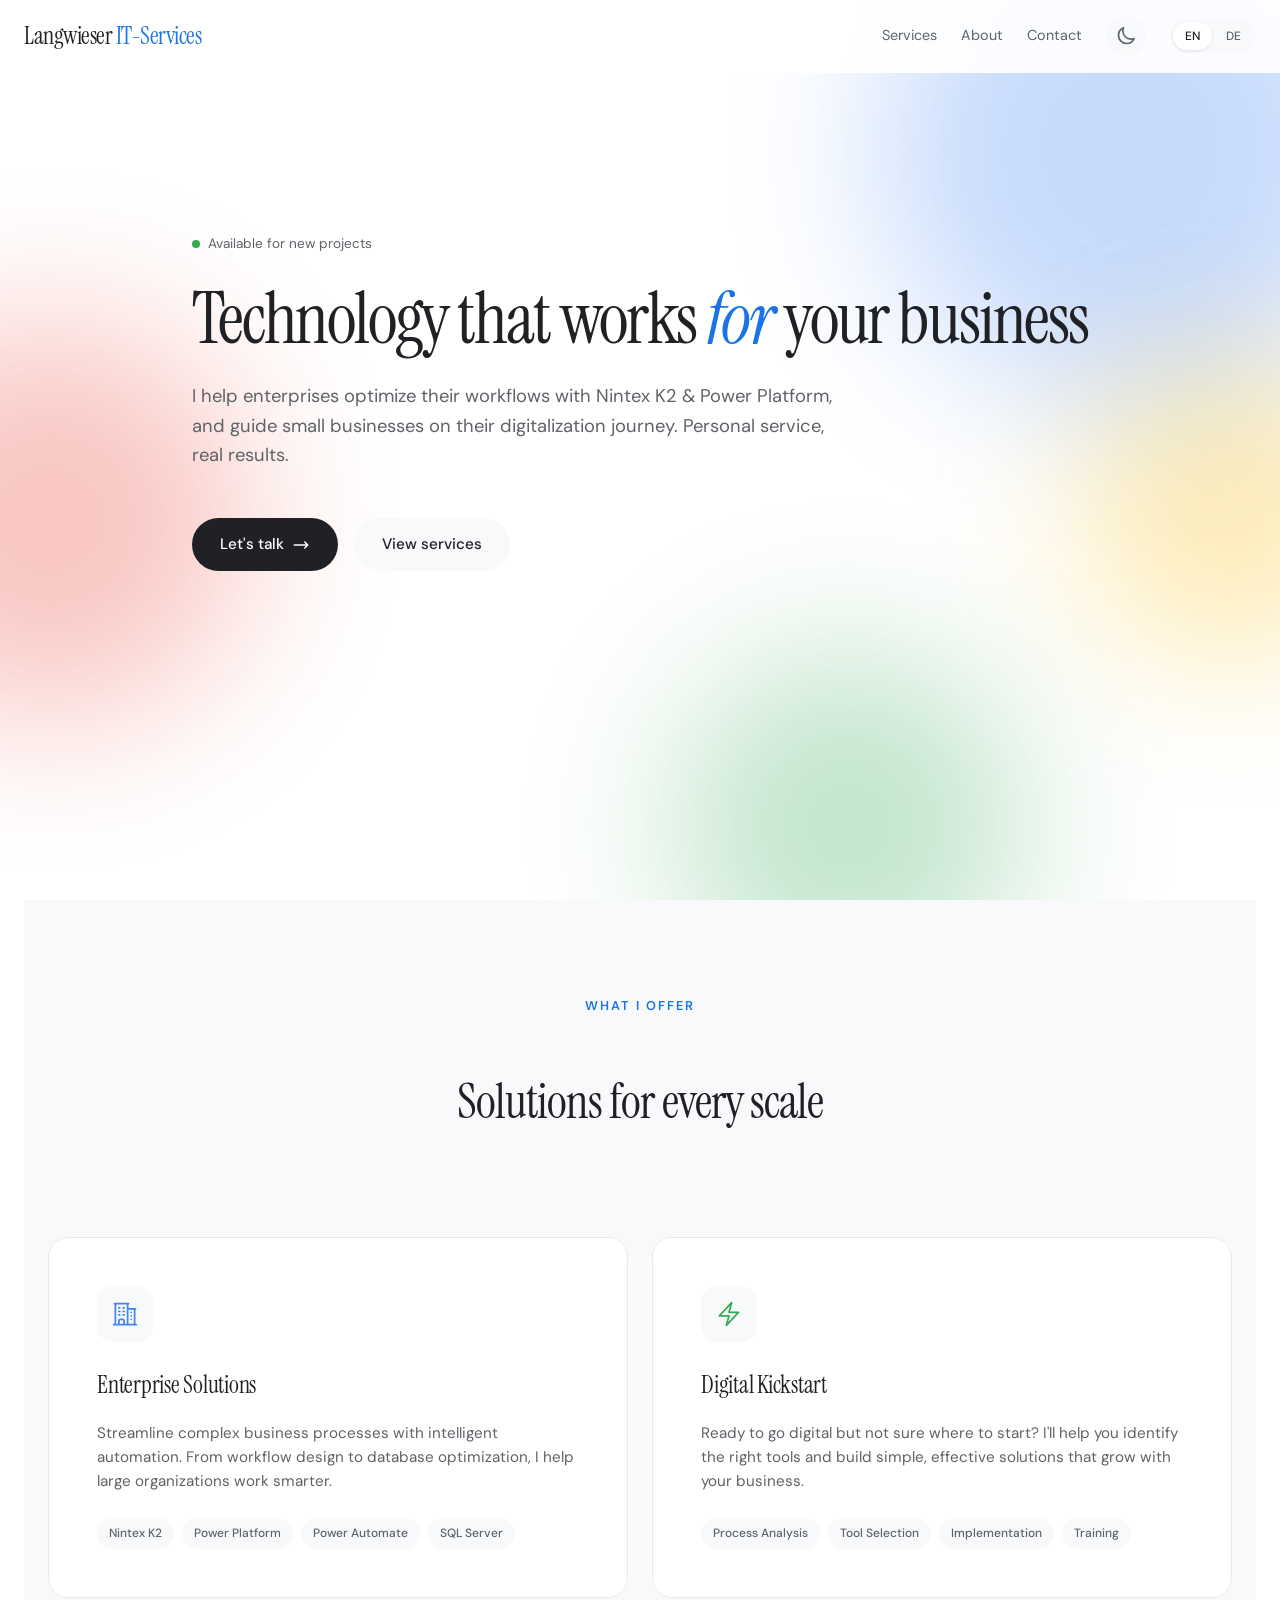
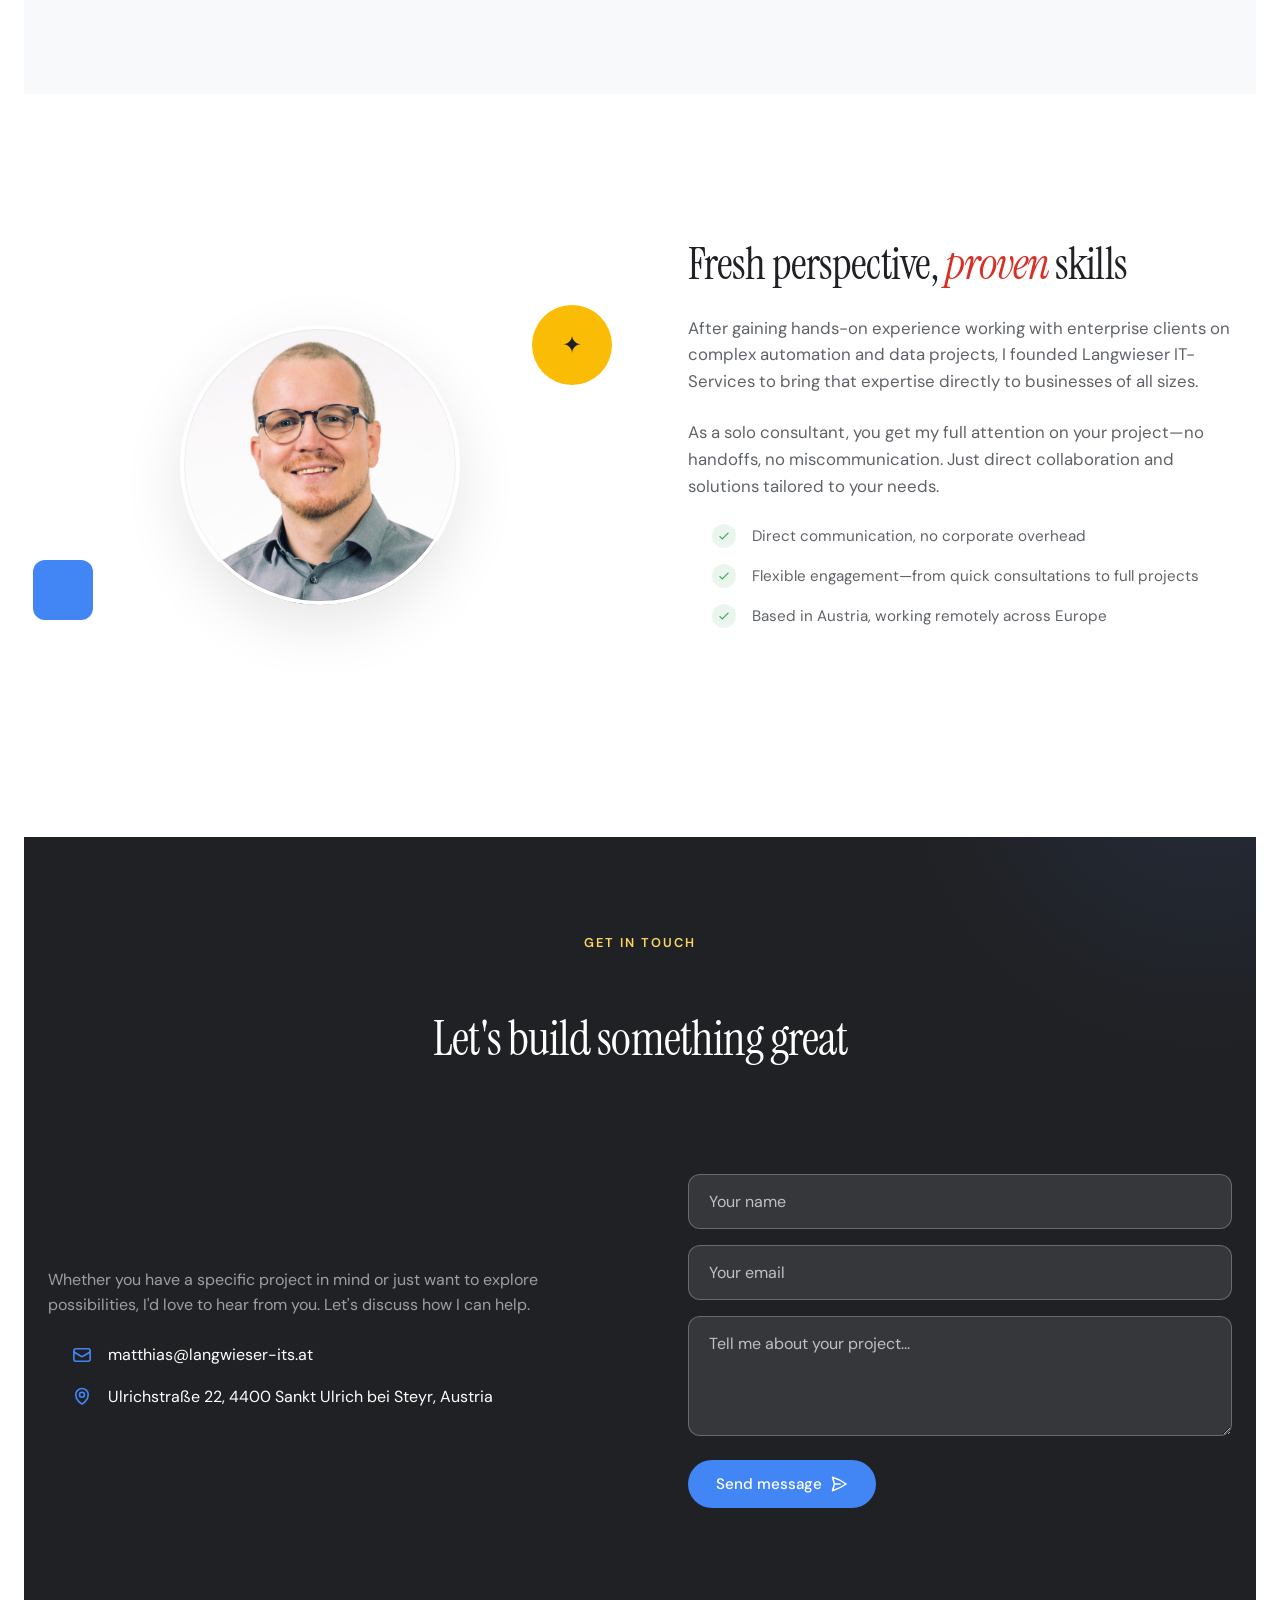
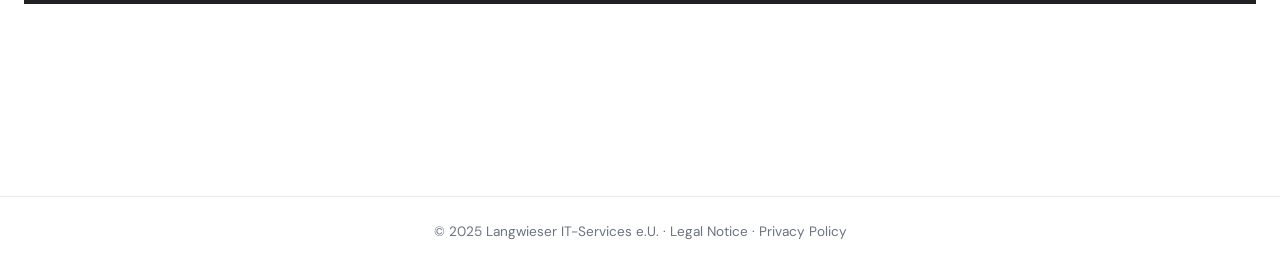
==== commit f149a6c2: "Improve accessibility: Fix contrast ratios and heading structure - Fix h1 DOM order for screen reade" ====
--- a/index.html
+++ b/index.html
@@ -56,11 +56,11 @@
     <section class="hero">
         <div class="container">
             <div class="hero-content">
+                <h1 data-i18n="hero.title">Technology that works <em>for</em> your business</h1>
                 <div class="hero-label">
                     <span class="dot" aria-hidden="true"></span>
                     <span data-i18n="hero.label">Available for new projects</span>
                 </div>
-                <h1 data-i18n="hero.title">Technology that works <em>for</em> your business</h1>
                 <p class="hero-text" data-i18n="hero.text">
                     I help enterprises optimize their workflows with Nintex K2 & Power Platform, and guide small businesses on their digitalization journey. Personal service, real results.
                 </p>
--- a/styles.css
+++ b/styles.css
@@ -11,7 +11,7 @@
     --bg-nav: rgba(255, 255, 255, 0.9);
     --text-primary: #202124;
     --text-secondary: #5f6368;
-    --text-muted: #9aa0a6;
+    --text-muted: #6b7280;
     --border-color: #e8eaed;
     --card-bg: #ffffff;
     --input-bg: rgba(255, 255, 255, 0.05);
@@ -20,6 +20,12 @@
     --google-red: #ea4335;
     --google-yellow: #fbbc05;
     --google-green: #34a853;
+
+    /* Accessible text versions (WCAG AA compliant) */
+    --google-blue-text: #1a73e8;
+    --google-red-text: #d93025;
+    --google-yellow-text: #c5970a;
+    --google-green-text: #188038;
 
     --font-body: 'DM Sans', -apple-system, BlinkMacSystemFont, sans-serif;
     --font-display: 'Instrument Serif', Georgia, serif;
@@ -46,6 +52,12 @@
     --light-gray: #3a3a3a;
     --near-black: #e8eaed;
     --white: #121212;
+
+    /* Accessible text versions for dark mode */
+    --google-blue-text: #8ab4f8;
+    --google-red-text: #f28b82;
+    --google-yellow-text: #fdd663;
+    --google-green-text: #81c995;
 }
 
 * {
@@ -201,7 +213,7 @@
 }
 
 .logo span {
-    color: var(--google-blue);
+    color: var(--google-blue-text);
 }
 
 .nav-links {
@@ -321,11 +333,31 @@
     min-height: 100vh;
     display: flex;
     align-items: center;
-    padding-top: var(--space-2xl);
+    justify-content: center;
+    padding-top: 0;
 }
 
 .hero-content {
     max-width: 900px;
+    display: flex;
+    flex-direction: column;
+}
+
+/* Visual order: label first, then h1, maintains accessibility with h1 first in DOM */
+.hero-content .hero-label {
+    order: 1;
+}
+
+.hero-content h1 {
+    order: 2;
+}
+
+.hero-content .hero-text {
+    order: 3;
+}
+
+.hero-content .cta-group {
+    order: 4;
 }
 
 .hero-label {
@@ -365,7 +397,7 @@
 
 .hero h1 em {
     font-style: italic;
-    color: var(--google-blue);
+    color: var(--google-blue-text);
 }
 
 .hero-text {
@@ -458,7 +490,7 @@
     font-weight: 600;
     text-transform: uppercase;
     letter-spacing: 0.15em;
-    color: var(--google-blue);
+    color: var(--google-blue-text);
     margin-bottom: var(--space-sm);
 }
 
@@ -559,12 +591,12 @@
 
 .service-card:hover .tech-tag {
     background: rgba(66, 133, 244, 0.1);
-    color: var(--google-blue);
+    color: var(--google-blue-text);
 }
 
 .service-card.small-biz:hover .tech-tag {
     background: rgba(52, 168, 83, 0.1);
-    color: var(--google-green);
+    color: var(--google-green-text);
 }
 
 /* About */
@@ -669,7 +701,7 @@
 
 .about-content h2 em {
     font-style: italic;
-    color: var(--google-red);
+    color: var(--google-red-text);
 }
 
 .about-content p {
@@ -728,7 +760,7 @@
 }
 
 .contact .section-label {
-    color: var(--google-yellow);
+    color: #fdd663;
 }
 
 .contact .section-title {
@@ -756,7 +788,7 @@
 }
 
 .contact-info p {
-    color: var(--text-muted);
+    color: #9aa0a6;
     margin-bottom: var(--space-md);
 }
 
@@ -777,14 +809,15 @@
     stroke: var(--google-blue);
 }
 
-.contact-details a {
+.contact-details a,
+.contact-details span {
     color: var(--white);
     text-decoration: none;
     transition: color 0.2s ease;
 }
 
 .contact-details a:hover {
-    color: var(--google-blue);
+    color: var(--google-blue-text);
 }
 
 .contact-form {
@@ -812,7 +845,7 @@
 
 .contact-form input::placeholder,
 .contact-form textarea::placeholder {
-    color: #9aa0a6;
+    color: #bdc1c6;
 }
 
 .contact-form input:focus,
@@ -862,7 +895,7 @@
 }
 
 [data-theme="dark"] .contact .section-label {
-    color: var(--google-blue);
+    color: var(--google-blue-text);
 }
 
 [data-theme="dark"] .contact .section-title {
@@ -903,7 +936,7 @@
 }
 
 footer a:hover {
-    color: var(--google-blue);
+    color: var(--google-blue-text);
 }
 
 /* Dark footer for index.html (after contact section) */
@@ -987,6 +1020,12 @@
     padding: calc(80px + var(--space-xl)) var(--space-md) var(--space-xl);
 }
 
+/* Remove top padding on index page main (contains hero) */
+main:has(.hero) {
+    padding-top: 0;
+    max-width: none;
+}
+
 /* Override for about page */
 .about-header ~ * main,
 body:has(.about-header) main {
@@ -1012,7 +1051,7 @@
 
 h2 em {
     font-style: italic;
-    color: var(--google-red);
+    color: var(--google-red-text);
 }
 
 h3 {
@@ -1029,7 +1068,7 @@
 }
 
 main a {
-    color: var(--google-blue);
+    color: var(--google-blue-text);
     text-decoration: none;
 }
 
@@ -1053,7 +1092,7 @@
     align-items: center;
     gap: 8px;
     font-size: 0.9rem;
-    color: var(--google-blue);
+    color: var(--google-blue-text);
     text-decoration: none;
     margin-bottom: var(--space-lg);
     transition: gap 0.2s ease;
@@ -1154,7 +1193,7 @@
 
 .about-intro h1 em {
     font-style: italic;
-    color: var(--google-blue);
+    color: var(--google-blue-text);
 }
 
 .about-intro .subtitle {
@@ -1275,12 +1314,12 @@
     margin-bottom: var(--space-md);
 }
 
-.cta-section .btn {
+.cta-section .btn-primary {
     background: var(--google-blue);
     color: var(--white);
 }
 
-.cta-section .btn:hover {
+.cta-section .btn-primary:hover {
     background: var(--white);
     color: var(--near-black);
 }
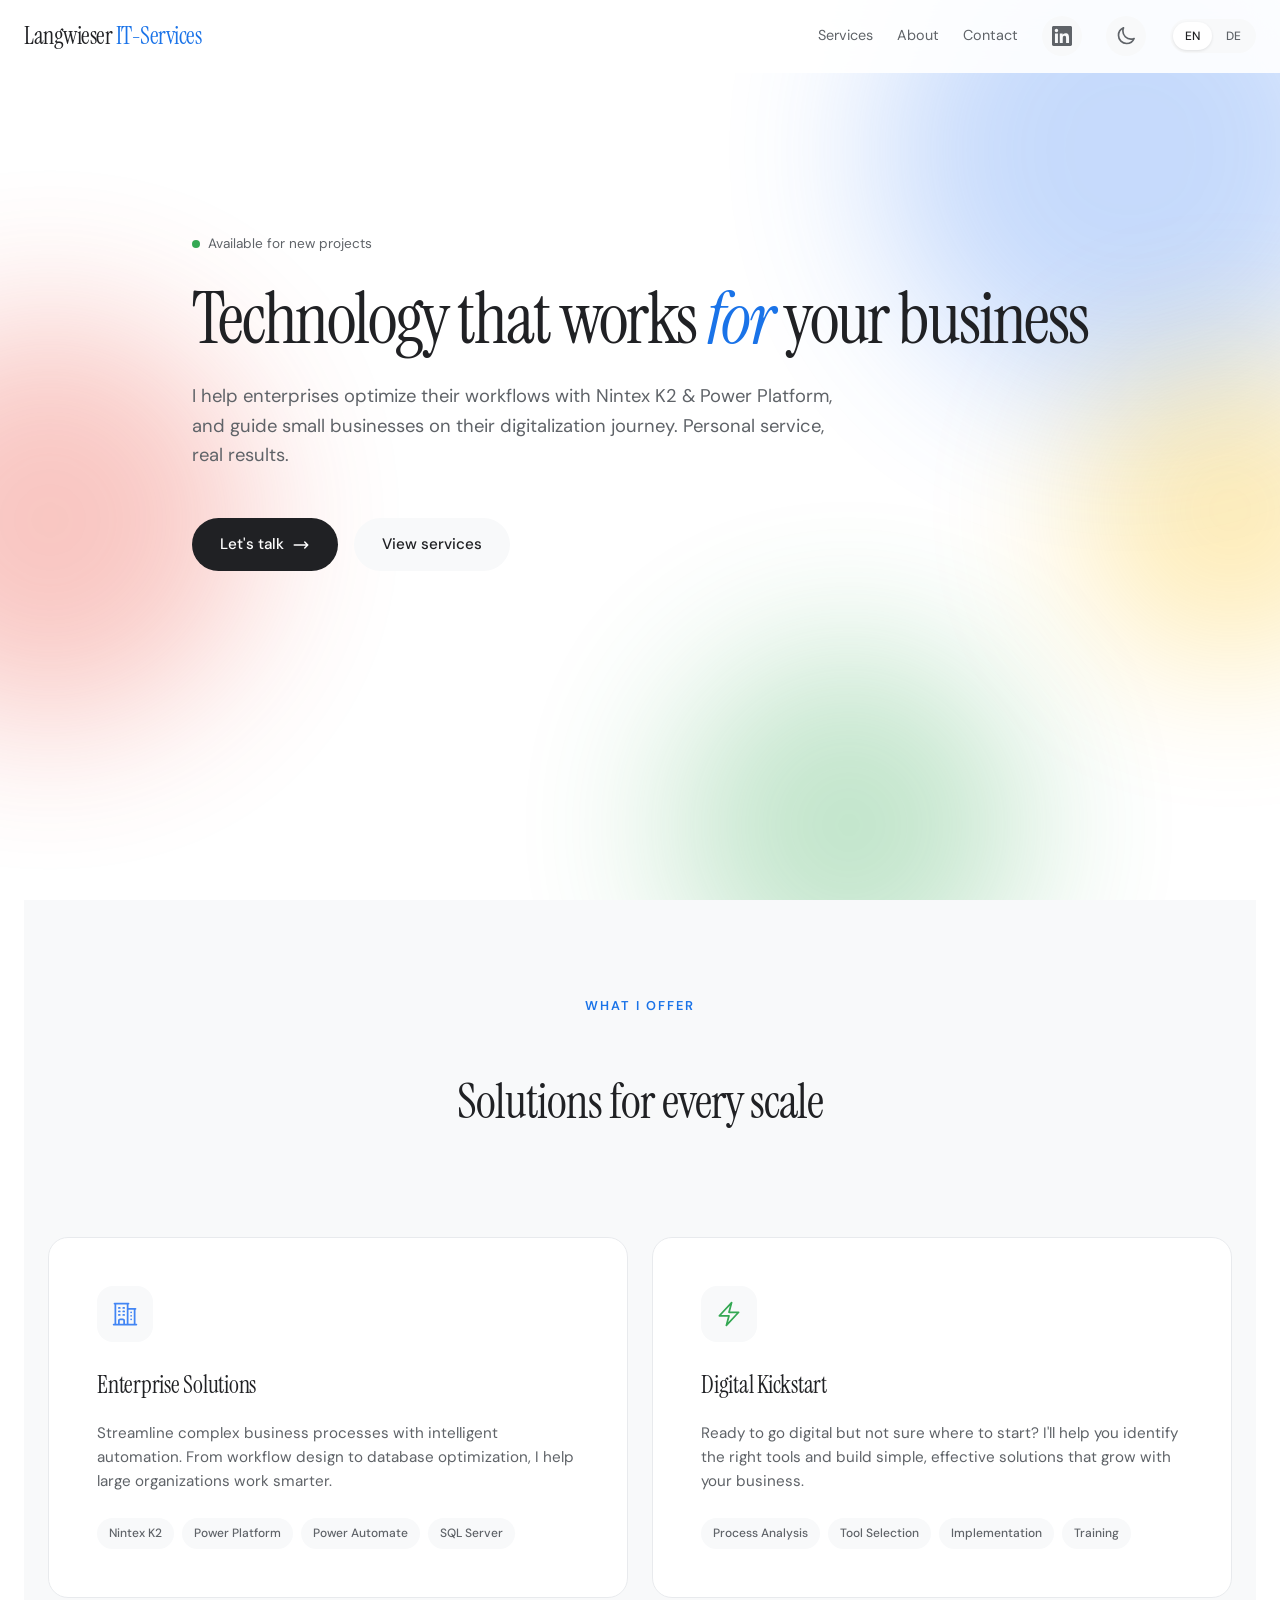
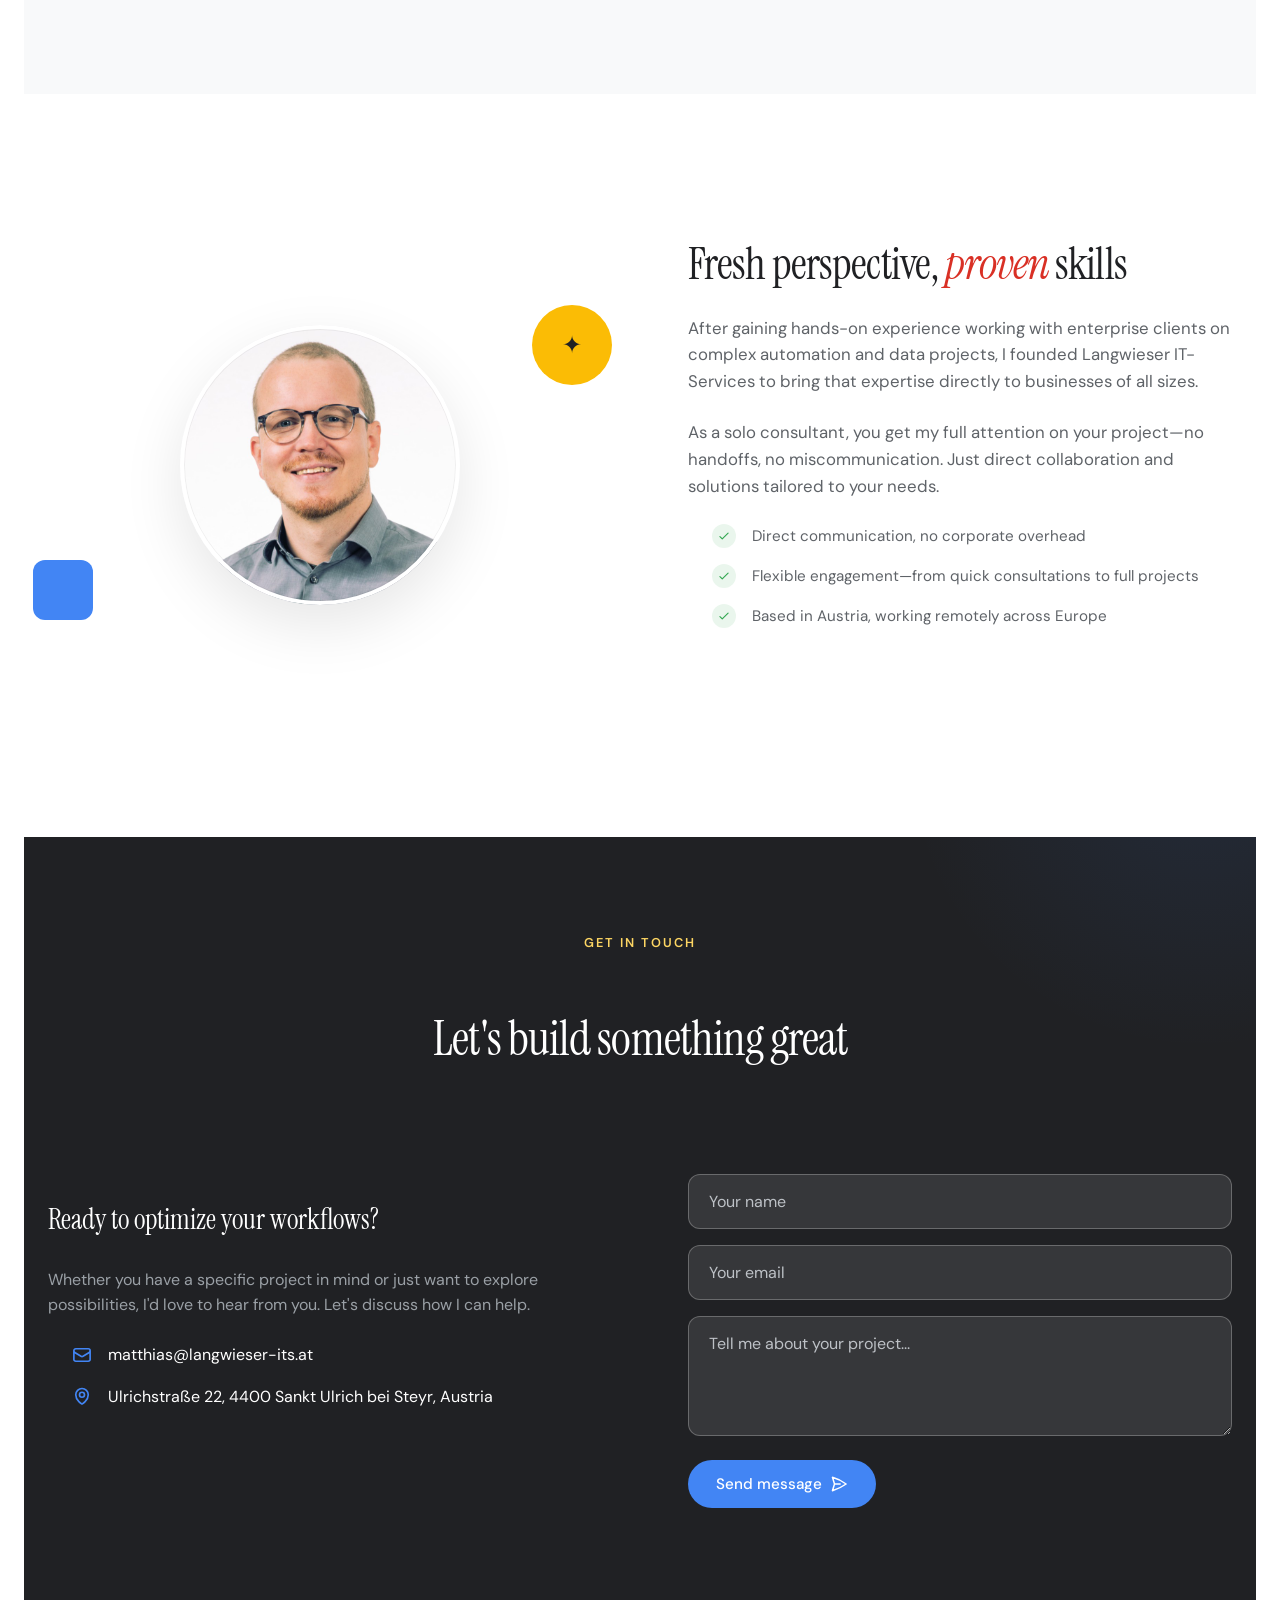
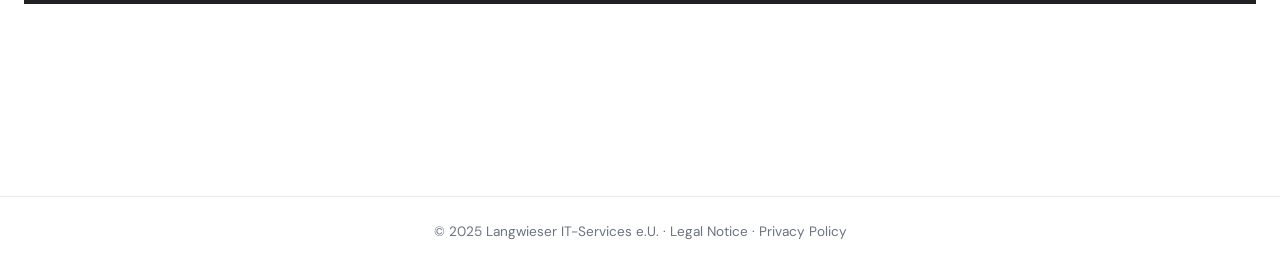
==== commit 4e915319: "Add LinkedIn profile link to navigation bar Co-Authored-By: Claude Sonnet 4.5 <noreply@anthropic.com" ====
--- a/index.html
+++ b/index.html
@@ -35,6 +35,11 @@
                 <a href="#services" data-i18n="nav.services">Services</a>
                 <a href="about.html" data-i18n="nav.about">About</a>
                 <a href="#contact" data-i18n="nav.contact">Contact</a>
+                <a href="https://www.linkedin.com/in/matthias-langwieser/" target="_blank" rel="noopener noreferrer" class="linkedin-link" aria-label="LinkedIn Profile">
+                    <svg fill="currentColor" viewBox="0 0 24 24" aria-hidden="true">
+                        <path d="M20.447 20.452h-3.554v-5.569c0-1.328-.027-3.037-1.852-3.037-1.853 0-2.136 1.445-2.136 2.939v5.667H9.351V9h3.414v1.561h.046c.477-.9 1.637-1.85 3.37-1.85 3.601 0 4.267 2.37 4.267 5.455v6.286zM5.337 7.433c-1.144 0-2.063-.926-2.063-2.065 0-1.138.92-2.063 2.063-2.063 1.14 0 2.064.925 2.064 2.063 0 1.139-.925 2.065-2.064 2.065zm1.782 13.019H3.555V9h3.564v11.452zM22.225 0H1.771C.792 0 0 .774 0 1.729v20.542C0 23.227.792 24 1.771 24h20.451C23.2 24 24 23.227 24 22.271V1.729C24 .774 23.2 0 22.222 0h.003z"/>
+                    </svg>
+                </a>
                 <button class="theme-toggle" aria-label="Toggle dark mode">
                     <svg class="icon-moon" fill="none" stroke="currentColor" stroke-width="2" viewBox="0 0 24 24" aria-hidden="true">
                         <path stroke-linecap="round" stroke-linejoin="round" d="M21.752 15.002A9.718 9.718 0 0118 15.75c-5.385 0-9.75-4.365-9.75-9.75 0-1.33.266-2.597.748-3.752A9.753 9.753 0 003 11.25C3 16.635 7.365 21 12.75 21a9.753 9.753 0 009.002-5.998z"/>
--- a/styles.css
+++ b/styles.css
@@ -249,6 +249,32 @@
     width: 100%;
 }
 
+.linkedin-link {
+    display: flex;
+    align-items: center;
+    justify-content: center;
+    width: 40px;
+    height: 40px;
+    border-radius: 50%;
+    background: var(--bg-secondary);
+    color: var(--text-secondary);
+    transition: all 0.2s ease;
+}
+
+.linkedin-link::after {
+    display: none !important;
+}
+
+.linkedin-link:hover {
+    background: var(--border-color);
+    color: var(--text-primary);
+}
+
+.linkedin-link svg {
+    width: 20px;
+    height: 20px;
+}
+
 .theme-toggle {
     width: 40px;
     height: 40px;
@@ -785,6 +811,7 @@
     font-size: 1.75rem;
     font-weight: 400;
     margin-bottom: var(--space-md);
+    color: var(--white);
 }
 
 .contact-info p {
@@ -1347,6 +1374,11 @@
     outline-offset: 2px;
 }
 
+.linkedin-link:focus-visible {
+    outline: 2px solid var(--google-blue);
+    outline-offset: 2px;
+}
+
 .lang-toggle button:focus-visible {
     outline: 2px solid var(--google-blue);
     outline-offset: 2px;
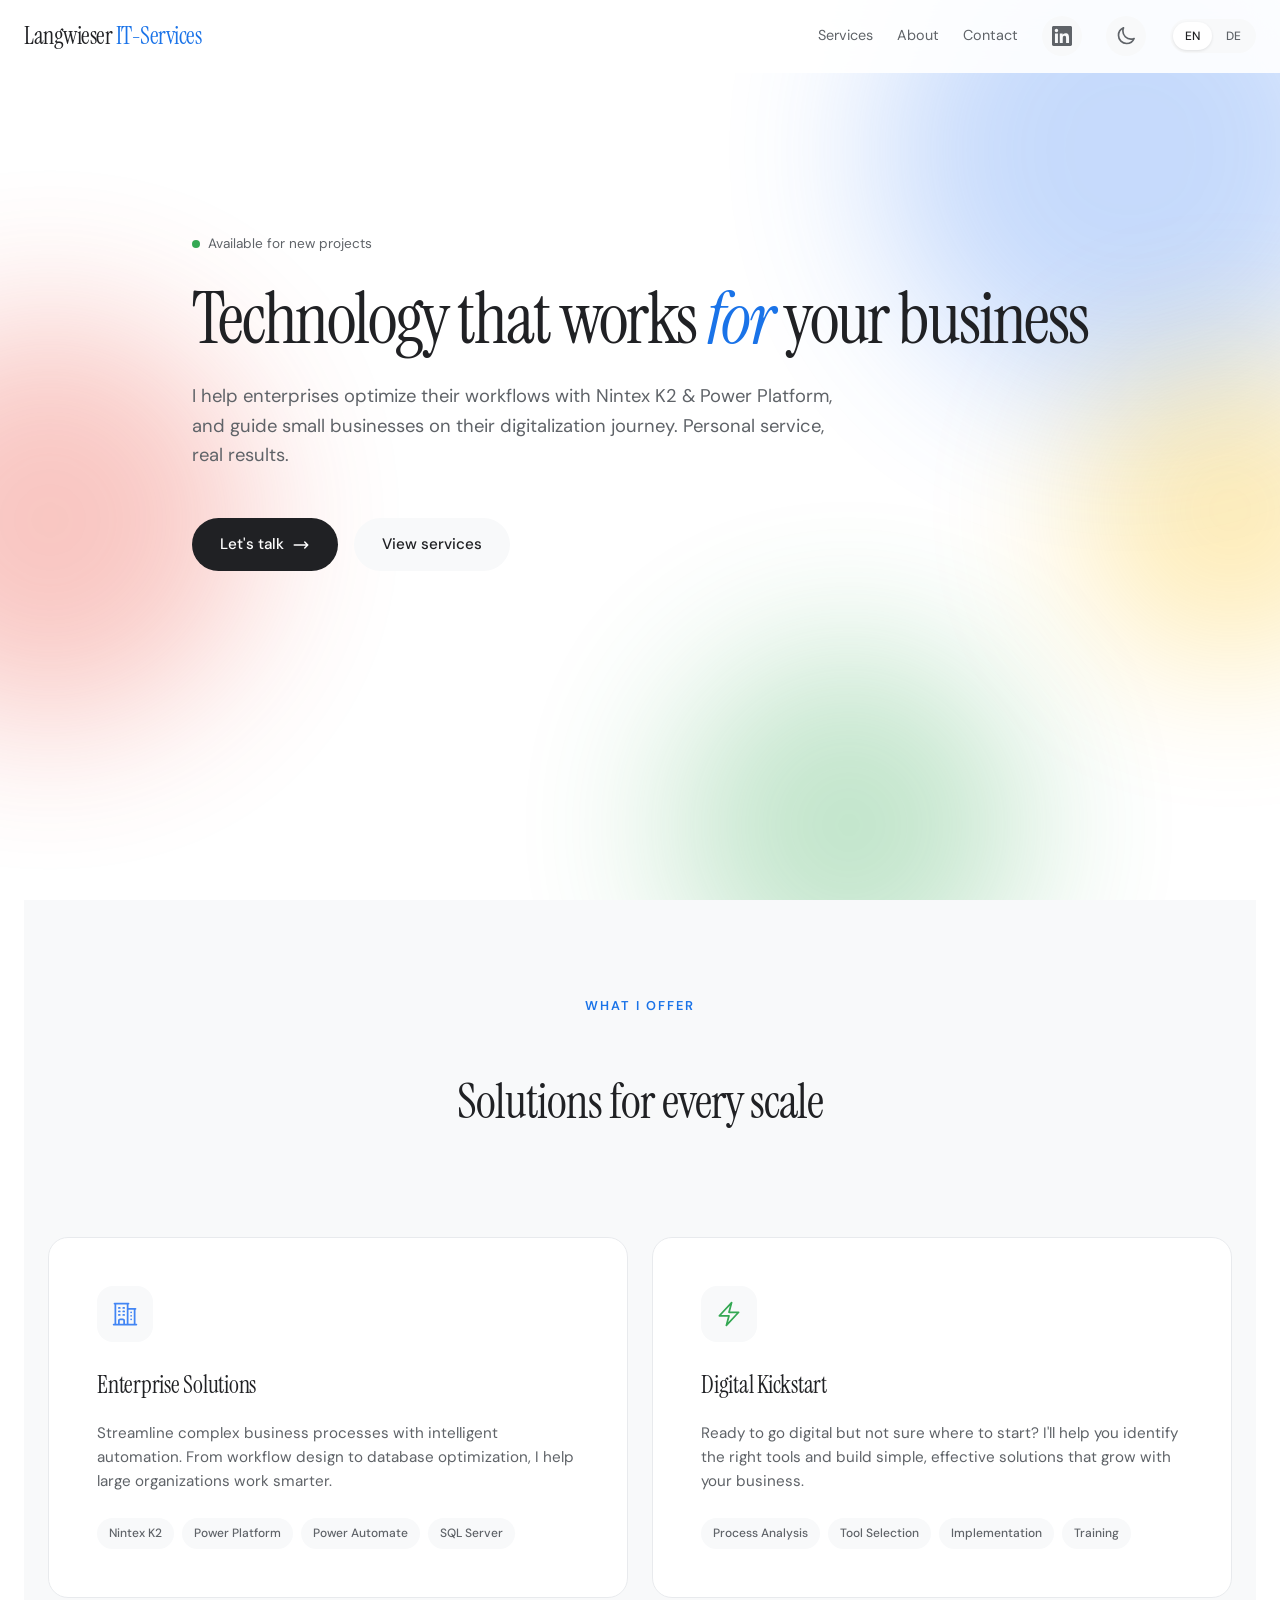
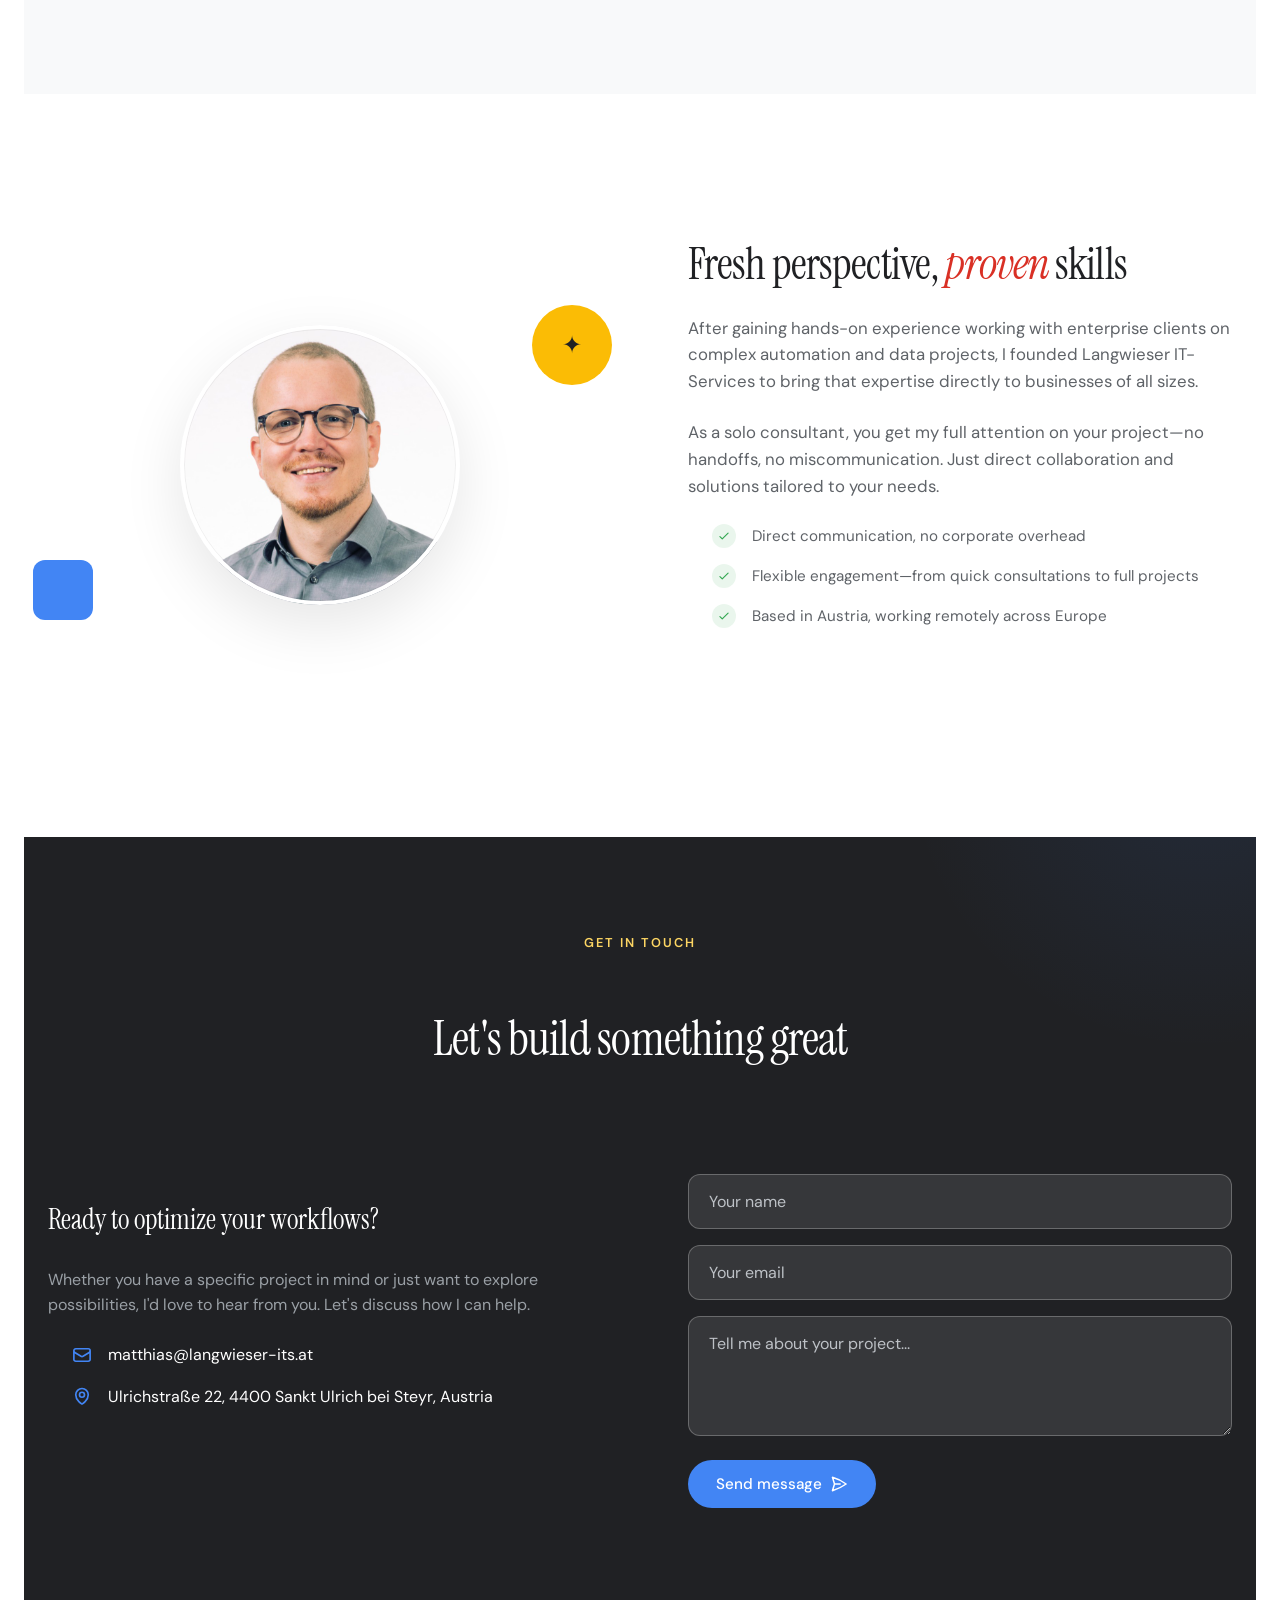
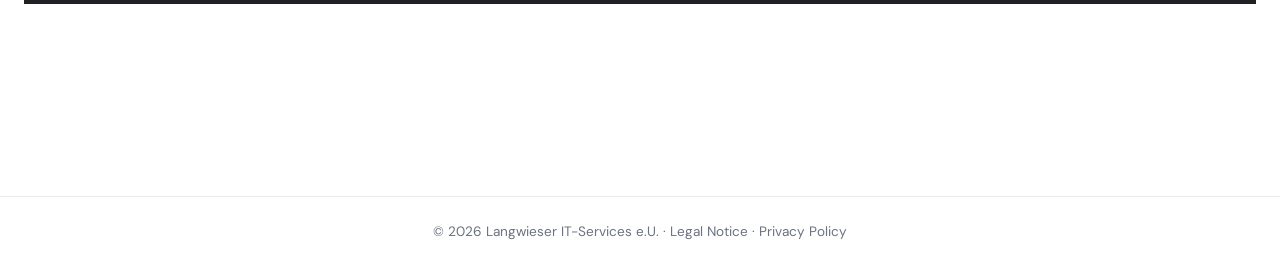
==== commit d4921171: "Change year to 2026" ====
--- a/index.html
+++ b/index.html
@@ -3,12 +3,121 @@
 <head>
     <meta charset="UTF-8">
     <meta name="viewport" content="width=device-width, initial-scale=1.0">
-    <title>Langwieser IT-Services e.U.</title>
+    <title>Nintex K2 & Power Platform Beratung | Langwieser IT-Services</title>
+    <meta name="description" content="Langwieser IT-Services - IT-Beratung für Nintex K2, Power Platform und Digitalisierung. Workflow-Automatisierung für Unternehmen in Österreich und Europa.">
+
+    <!-- Canonical URL -->
+    <link rel="canonical" href="https://langwieser-its.at/">
+
+    <!-- Hreflang Tags -->
+    <link rel="alternate" hreflang="de" href="https://langwieser-its.at/">
+    <link rel="alternate" hreflang="en" href="https://langwieser-its.at/">
+    <link rel="alternate" hreflang="x-default" href="https://langwieser-its.at/">
+
+    <!-- Open Graph / Facebook -->
+    <meta property="og:type" content="website">
+    <meta property="og:url" content="https://langwieser-its.at/">
+    <meta property="og:title" content="Nintex K2 & Power Platform Beratung | Langwieser IT-Services">
+    <meta property="og:description" content="IT-Beratung für Nintex K2, Power Platform und Digitalisierung. Workflow-Automatisierung für Unternehmen in Österreich und Europa.">
+    <meta property="og:image" content="https://langwieser-its.at/profile.jpg">
+    <meta property="og:locale" content="de_AT">
+    <meta property="og:locale:alternate" content="en_US">
+
+    <!-- Twitter -->
+    <meta name="twitter:card" content="summary_large_image">
+    <meta name="twitter:url" content="https://langwieser-its.at/">
+    <meta name="twitter:title" content="Nintex K2 & Power Platform Beratung | Langwieser IT-Services">
+    <meta name="twitter:description" content="IT-Beratung für Nintex K2, Power Platform und Digitalisierung. Workflow-Automatisierung für Unternehmen in Österreich und Europa.">
+    <meta name="twitter:image" content="https://langwieser-its.at/profile.jpg">
+
     <link rel="icon" type="image/svg+xml" href="favicon.svg">
     <link rel="preconnect" href="https://fonts.googleapis.com">
     <link rel="preconnect" href="https://fonts.gstatic.com" crossorigin>
     <link href="https://fonts.googleapis.com/css2?family=DM+Sans:ital,opsz,wght@0,9..40,300;0,9..40,400;0,9..40,500;0,9..40,600;0,9..40,700&family=Instrument+Serif:ital@0;1&display=swap" rel="stylesheet">
     <link rel="stylesheet" href="styles.css">
+
+    <!-- Structured Data - LocalBusiness -->
+    <script type="application/ld+json">
+    {
+      "@context": "https://schema.org",
+      "@type": "ProfessionalService",
+      "name": "Langwieser IT-Services e.U.",
+      "image": "https://langwieser-its.at/profile.jpg",
+      "@id": "https://langwieser-its.at/",
+      "url": "https://langwieser-its.at/",
+      "address": {
+        "@type": "PostalAddress",
+        "streetAddress": "Ulrichstraße 22",
+        "addressLocality": "Sankt Ulrich bei Steyr",
+        "postalCode": "4400",
+        "addressCountry": "AT"
+      },
+      "geo": {
+        "@type": "GeoCoordinates",
+        "latitude": 48.0333,
+        "longitude": 14.4667
+      },
+      "openingHoursSpecification": {
+        "@type": "OpeningHoursSpecification",
+        "dayOfWeek": [
+          "Monday",
+          "Tuesday",
+          "Wednesday",
+          "Thursday",
+          "Friday"
+        ],
+        "opens": "09:00",
+        "closes": "17:00"
+      },
+      "sameAs": [
+        "https://www.linkedin.com/in/matthias-langwieser/"
+      ],
+      "priceRange": "€€",
+      "areaServed": {
+        "@type": "Place",
+        "name": "Europe"
+      }
+    }
+    </script>
+
+    <!-- Structured Data - Service -->
+    <script type="application/ld+json">
+    {
+      "@context": "https://schema.org",
+      "@type": "Service",
+      "serviceType": "IT Consulting",
+      "provider": {
+        "@type": "ProfessionalService",
+        "name": "Langwieser IT-Services e.U."
+      },
+      "areaServed": {
+        "@type": "Place",
+        "name": "Europe"
+      },
+      "hasOfferCatalog": {
+        "@type": "OfferCatalog",
+        "name": "IT Services",
+        "itemListElement": [
+          {
+            "@type": "Offer",
+            "itemOffered": {
+              "@type": "Service",
+              "name": "Enterprise Solutions",
+              "description": "Workflow automation and process digitalization with Nintex K2 and Power Platform for large organizations"
+            }
+          },
+          {
+            "@type": "Offer",
+            "itemOffered": {
+              "@type": "Service",
+              "name": "Digital Kickstart",
+              "description": "Digitalization consulting and implementation for small businesses"
+            }
+          }
+        ]
+      }
+    }
+    </script>
 </head>
 <body>
     <!-- Skip to main content for accessibility -->
@@ -243,7 +352,7 @@
 
     <!-- Footer -->
     <footer>
-        <p>© 2025 Langwieser IT-Services e.U. · <a href="impressum.html" data-i18n="footer.impressum">Impressum</a> · <a href="datenschutz.html" data-i18n="footer.privacy">Datenschutz</a></p>
+        <p>© 2026 Langwieser IT-Services e.U. · <a href="impressum.html" data-i18n="footer.impressum">Impressum</a> · <a href="datenschutz.html" data-i18n="footer.privacy">Datenschutz</a></p>
     </footer>
 
     <script>
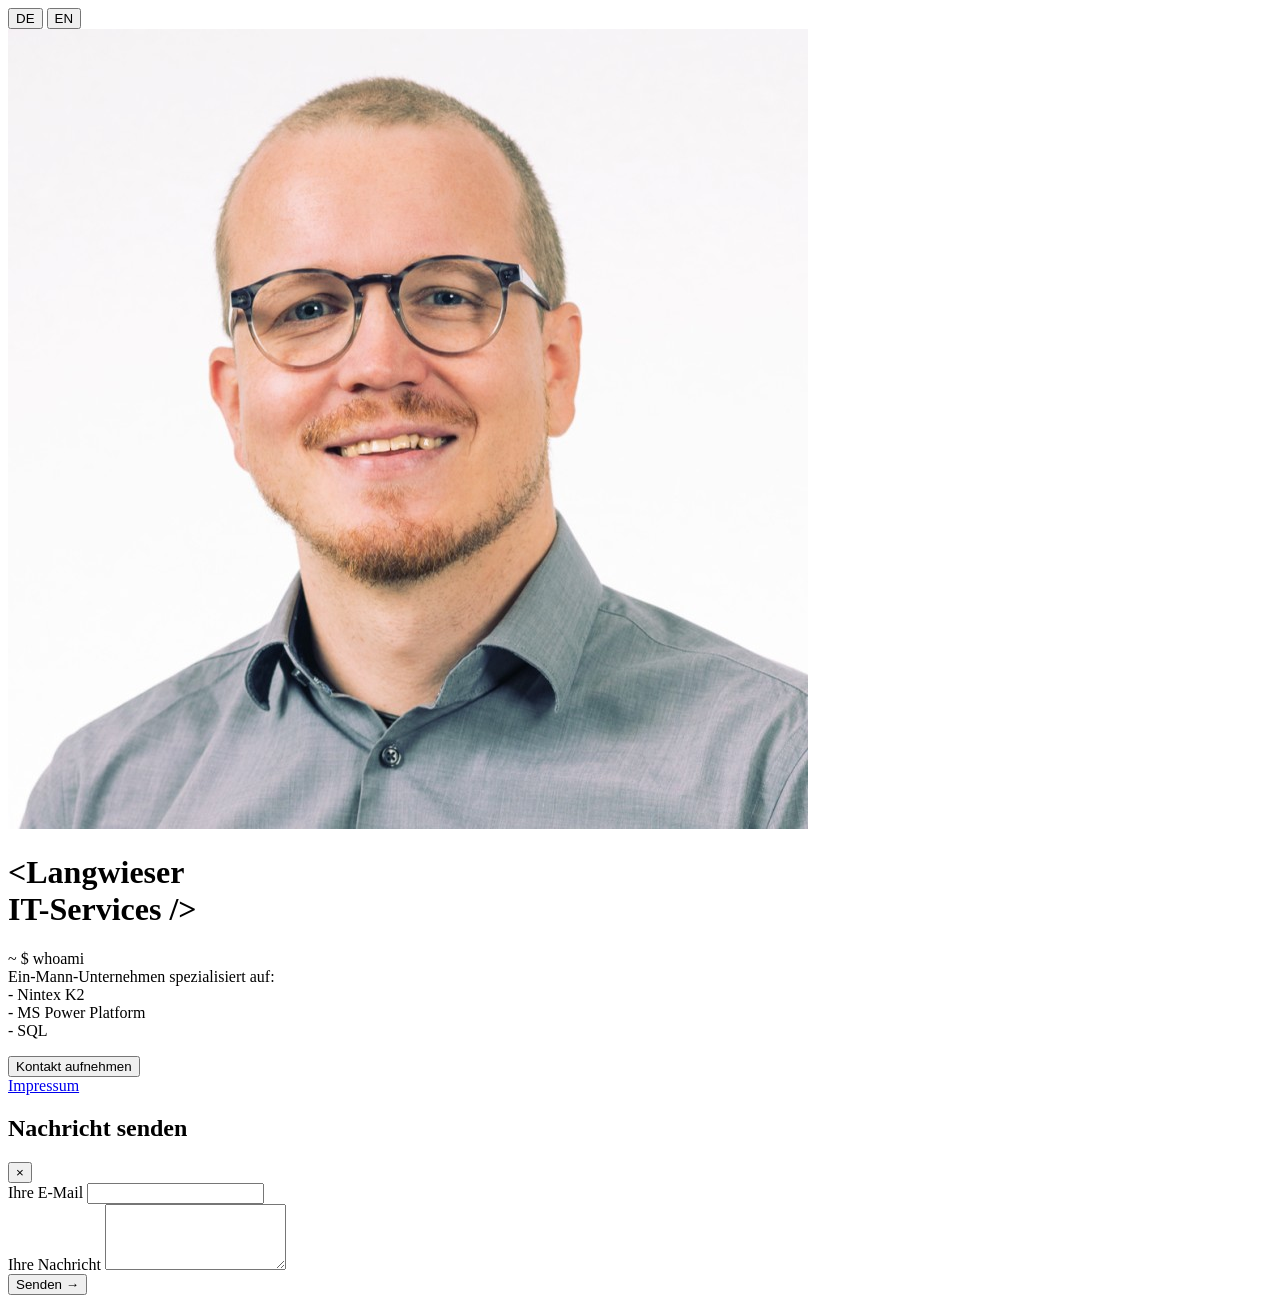
==== commit a4ce44ec: "Overhaul to digital business card" ====
--- a/index.html
+++ b/index.html
@@ -1,440 +1,140 @@
 <!DOCTYPE html>
-<html lang="en">
+<html lang="de">
+
 <head>
     <meta charset="UTF-8">
     <meta name="viewport" content="width=device-width, initial-scale=1.0">
-    <title>Nintex K2 & Power Platform Beratung | Langwieser IT-Services</title>
-    <meta name="description" content="Langwieser IT-Services - IT-Beratung für Nintex K2, Power Platform und Digitalisierung. Workflow-Automatisierung für Unternehmen in Österreich und Europa.">
+    <title>Langwieser IT-Services</title>
+    <meta name="description" content="Ein-Mann-Unternehmen für Entwicklung in Nintex K2, MS Power Platform und SQL.">
+    <link rel="stylesheet" href="base.css">
+    <link rel="stylesheet" href="style.css">
+    <!-- Nerdy font -->
+    <link href="https://fonts.googleapis.com/css2?family=Fira+Code:wght@400;600&display=swap" rel="stylesheet">
+</head>
 
-    <!-- Canonical URL -->
-    <link rel="canonical" href="https://langwieser-its.at/">
+<body>
 
-    <!-- Hreflang Tags -->
-    <link rel="alternate" hreflang="de" href="https://langwieser-its.at/">
-    <link rel="alternate" hreflang="en" href="https://langwieser-its.at/">
-    <link rel="alternate" hreflang="x-default" href="https://langwieser-its.at/">
+    <!-- Business Card -->
+    <main class="card">
+        <!-- Language Switch -->
+        <div class="lang-switch">
+            <button onclick="setLang('de')" id="btn-de" class="active">DE</button>
+            <button onclick="setLang('en')" id="btn-en">EN</button>
+        </div>
 
-    <!-- Open Graph / Facebook -->
-    <meta property="og:type" content="website">
-    <meta property="og:url" content="https://langwieser-its.at/">
-    <meta property="og:title" content="Nintex K2 & Power Platform Beratung | Langwieser IT-Services">
-    <meta property="og:description" content="IT-Beratung für Nintex K2, Power Platform und Digitalisierung. Workflow-Automatisierung für Unternehmen in Österreich und Europa.">
-    <meta property="og:image" content="https://langwieser-its.at/profile.jpg">
-    <meta property="og:locale" content="de_AT">
-    <meta property="og:locale:alternate" content="en_US">
+        <div class="profile-pic-container">
+            <div class="profile-pic-placeholder">
+                <img src="profile.jpg" alt="Langwieser IT-Services Profile" class="profile-pic">
+            </div>
+        </div>
 
-    <!-- Twitter -->
-    <meta name="twitter:card" content="summary_large_image">
-    <meta name="twitter:url" content="https://langwieser-its.at/">
-    <meta name="twitter:title" content="Nintex K2 & Power Platform Beratung | Langwieser IT-Services">
-    <meta name="twitter:description" content="IT-Beratung für Nintex K2, Power Platform und Digitalisierung. Workflow-Automatisierung für Unternehmen in Österreich und Europa.">
-    <meta name="twitter:image" content="https://langwieser-its.at/profile.jpg">
+        <div class="card-content">
+            <h1 class="name">&lt;Langwieser<br>IT-Services /&gt;</h1>
 
-    <link rel="icon" type="image/svg+xml" href="favicon.svg">
-    <link rel="preconnect" href="https://fonts.googleapis.com">
-    <link rel="preconnect" href="https://fonts.gstatic.com" crossorigin>
-    <link href="https://fonts.googleapis.com/css2?family=DM+Sans:ital,opsz,wght@0,9..40,300;0,9..40,400;0,9..40,500;0,9..40,600;0,9..40,700&family=Instrument+Serif:ital@0;1&display=swap" rel="stylesheet">
-    <link rel="stylesheet" href="styles.css">
-
-    <!-- Structured Data - LocalBusiness -->
-    <script type="application/ld+json">
-    {
-      "@context": "https://schema.org",
-      "@type": "ProfessionalService",
-      "name": "Langwieser IT-Services e.U.",
-      "image": "https://langwieser-its.at/profile.jpg",
-      "@id": "https://langwieser-its.at/",
-      "url": "https://langwieser-its.at/",
-      "address": {
-        "@type": "PostalAddress",
-        "streetAddress": "Ulrichstraße 22",
-        "addressLocality": "Sankt Ulrich bei Steyr",
-        "postalCode": "4400",
-        "addressCountry": "AT"
-      },
-      "geo": {
-        "@type": "GeoCoordinates",
-        "latitude": 48.0333,
-        "longitude": 14.4667
-      },
-      "openingHoursSpecification": {
-        "@type": "OpeningHoursSpecification",
-        "dayOfWeek": [
-          "Monday",
-          "Tuesday",
-          "Wednesday",
-          "Thursday",
-          "Friday"
-        ],
-        "opens": "09:00",
-        "closes": "17:00"
-      },
-      "sameAs": [
-        "https://www.linkedin.com/in/matthias-langwieser/"
-      ],
-      "priceRange": "€€",
-      "areaServed": {
-        "@type": "Place",
-        "name": "Europe"
-      }
-    }
-    </script>
-
-    <!-- Structured Data - Service -->
-    <script type="application/ld+json">
-    {
-      "@context": "https://schema.org",
-      "@type": "Service",
-      "serviceType": "IT Consulting",
-      "provider": {
-        "@type": "ProfessionalService",
-        "name": "Langwieser IT-Services e.U."
-      },
-      "areaServed": {
-        "@type": "Place",
-        "name": "Europe"
-      },
-      "hasOfferCatalog": {
-        "@type": "OfferCatalog",
-        "name": "IT Services",
-        "itemListElement": [
-          {
-            "@type": "Offer",
-            "itemOffered": {
-              "@type": "Service",
-              "name": "Enterprise Solutions",
-              "description": "Workflow automation and process digitalization with Nintex K2 and Power Platform for large organizations"
-            }
-          },
-          {
-            "@type": "Offer",
-            "itemOffered": {
-              "@type": "Service",
-              "name": "Digital Kickstart",
-              "description": "Digitalization consulting and implementation for small businesses"
-            }
-          }
-        ]
-      }
-    }
-    </script>
-</head>
-<body>
-    <!-- Skip to main content for accessibility -->
-    <a href="#main-content" class="skip-link">Skip to main content</a>
-
-    <!-- Floating accent shapes (decorative) -->
-    <div class="accent-shape blue" aria-hidden="true"></div>
-    <div class="accent-shape red" aria-hidden="true"></div>
-    <div class="accent-shape green" aria-hidden="true"></div>
-    <div class="accent-shape yellow" aria-hidden="true"></div>
-
-    <!-- Navigation -->
-    <nav>
-        <div class="nav-inner">
-            <a href="#" class="logo">Langwieser <span>IT-Services</span></a>
-
-            <button class="menu-toggle" aria-label="Toggle menu" aria-expanded="false" aria-controls="nav-links">
-                <svg fill="none" stroke="currentColor" stroke-width="2" viewBox="0 0 24 24" aria-hidden="true">
-                    <path stroke-linecap="round" stroke-linejoin="round" d="M4 6h16M4 12h16M4 18h16"/>
-                </svg>
-            </button>
-
-            <div class="nav-links" id="nav-links">
-                <a href="#services" data-i18n="nav.services">Services</a>
-                <a href="about.html" data-i18n="nav.about">About</a>
-                <a href="#contact" data-i18n="nav.contact">Contact</a>
-                <a href="https://www.linkedin.com/in/matthias-langwieser/" target="_blank" rel="noopener noreferrer" class="linkedin-link" aria-label="LinkedIn Profile">
-                    <svg fill="currentColor" viewBox="0 0 24 24" aria-hidden="true">
-                        <path d="M20.447 20.452h-3.554v-5.569c0-1.328-.027-3.037-1.852-3.037-1.853 0-2.136 1.445-2.136 2.939v5.667H9.351V9h3.414v1.561h.046c.477-.9 1.637-1.85 3.37-1.85 3.601 0 4.267 2.37 4.267 5.455v6.286zM5.337 7.433c-1.144 0-2.063-.926-2.063-2.065 0-1.138.92-2.063 2.063-2.063 1.14 0 2.064.925 2.064 2.063 0 1.139-.925 2.065-2.064 2.065zm1.782 13.019H3.555V9h3.564v11.452zM22.225 0H1.771C.792 0 0 .774 0 1.729v20.542C0 23.227.792 24 1.771 24h20.451C23.2 24 24 23.227 24 22.271V1.729C24 .774 23.2 0 22.222 0h.003z"/>
-                    </svg>
-                </a>
-                <button class="theme-toggle" aria-label="Toggle dark mode">
-                    <svg class="icon-moon" fill="none" stroke="currentColor" stroke-width="2" viewBox="0 0 24 24" aria-hidden="true">
-                        <path stroke-linecap="round" stroke-linejoin="round" d="M21.752 15.002A9.718 9.718 0 0118 15.75c-5.385 0-9.75-4.365-9.75-9.75 0-1.33.266-2.597.748-3.752A9.753 9.753 0 003 11.25C3 16.635 7.365 21 12.75 21a9.753 9.753 0 009.002-5.998z"/>
-                    </svg>
-                    <svg class="icon-sun" fill="none" stroke="currentColor" stroke-width="2" viewBox="0 0 24 24" aria-hidden="true">
-                        <path stroke-linecap="round" stroke-linejoin="round" d="M12 3v2.25m6.364.386l-1.591 1.591M21 12h-2.25m-.386 6.364l-1.591-1.591M12 18.75V21m-4.773-4.227l-1.591 1.591M5.25 12H3m4.227-4.773L5.636 5.636M15.75 12a3.75 3.75 0 11-7.5 0 3.75 3.75 0 017.5 0z"/>
-                    </svg>
-                </button>
-                <div class="lang-toggle" role="group" aria-label="Language selection">
-                    <button data-lang="en" aria-pressed="false">EN</button>
-                    <button data-lang="de" aria-pressed="false">DE</button>
+            <div class="terminal-box">
+                <div class="terminal-header">
+                    <span class="dot red"></span>
+                    <span class="dot yellow"></span>
+                    <span class="dot green"></span>
+                </div>
+                <div class="terminal-body">
+                    <p class="desc" data-lang="de">
+                        <span class="prompt">~ $</span> whoami<br>
+                        Ein-Mann-Unternehmen spezialisiert auf:<br>
+                        <span class="highlight">- Nintex K2</span><br>
+                        <span class="highlight">- MS Power Platform</span><br>
+                        <span class="highlight">- SQL</span>
+                    </p>
+                    <p class="desc" data-lang="en" style="display: none;">
+                        <span class="prompt">~ $</span> whoami<br>
+                        One-man company doing development work in:<br>
+                        <span class="highlight">- Nintex K2</span><br>
+                        <span class="highlight">- MS Power Platform</span><br>
+                        <span class="highlight">- SQL</span>
+                    </p>
                 </div>
             </div>
-        </div>
-    </nav>
 
-    <!-- Hero Section -->
-    <main id="main-content">
-    <section class="hero">
-        <div class="container">
-            <div class="hero-content">
-                <h1 data-i18n="hero.title">Technology that works <em>for</em> your business</h1>
-                <div class="hero-label">
-                    <span class="dot" aria-hidden="true"></span>
-                    <span data-i18n="hero.label">Available for new projects</span>
-                </div>
-                <p class="hero-text" data-i18n="hero.text">
-                    I help enterprises optimize their workflows with Nintex K2 & Power Platform, and guide small businesses on their digitalization journey. Personal service, real results.
-                </p>
-                <div class="cta-group">
-                    <a href="#contact" class="btn btn-primary">
-                        <span data-i18n="hero.cta">Let's talk</span>
-                        <svg fill="none" stroke="currentColor" stroke-width="2" viewBox="0 0 24 24" aria-hidden="true">
-                            <path stroke-linecap="round" stroke-linejoin="round" d="M17 8l4 4m0 0l-4 4m4-4H3"/>
-                        </svg>
-                    </a>
-                    <a href="#services" class="btn btn-secondary" data-i18n="hero.cta2">View services</a>
-                </div>
+            <div class="actions">
+                <button class="btn primary-btn" onclick="openModal()">
+                    <span data-lang="de">Kontakt aufnehmen</span>
+                    <span data-lang="en" style="display: none;">Get in touch</span>
+                </button>
+            </div>
+
+            <div class="footer-links">
+                <a href="impress.html">
+                    <span data-lang="de">Impressum</span>
+                    <span data-lang="en" style="display: none;">Imprint</span>
+                </a>
             </div>
         </div>
-    </section>
-
-    <!-- Services Section -->
-    <section id="services" class="services">
-        <div class="container">
-            <div class="section-header fade-in">
-                <p class="section-label" data-i18n="services.label">What I offer</p>
-                <h2 class="section-title" data-i18n="services.title">Solutions for every scale</h2>
-            </div>
-
-            <div class="services-grid">
-                <div class="service-card enterprise fade-in">
-                    <div class="service-icon">
-                        <svg fill="none" stroke="currentColor" stroke-width="1.5" viewBox="0 0 24 24" aria-hidden="true">
-                            <path stroke-linecap="round" stroke-linejoin="round" d="M2.25 21h19.5m-18-18v18m10.5-18v18m6-13.5V21M6.75 6.75h.75m-.75 3h.75m-.75 3h.75m3-6h.75m-.75 3h.75m-.75 3h.75M6.75 21v-3.375c0-.621.504-1.125 1.125-1.125h2.25c.621 0 1.125.504 1.125 1.125V21M3 3h12m-.75 4.5H21m-3.75 3h.008v.008h-.008v-.008zm0 3h.008v.008h-.008v-.008zm0 3h.008v.008h-.008v-.008z"/>
-                        </svg>
-                    </div>
-                    <h3 data-i18n="services.enterprise.title">Enterprise Solutions</h3>
-                    <p data-i18n="services.enterprise.text">Streamline complex business processes with intelligent automation. From workflow design to database optimization, I help large organizations work smarter.</p>
-                    <div class="tech-tags">
-                        <span class="tech-tag">Nintex K2</span>
-                        <span class="tech-tag">Power Platform</span>
-                        <span class="tech-tag">Power Automate</span>
-                        <span class="tech-tag">SQL Server</span>
-                    </div>
-                </div>
-
-                <div class="service-card small-biz fade-in">
-                    <div class="service-icon">
-                        <svg fill="none" stroke="currentColor" stroke-width="1.5" viewBox="0 0 24 24" aria-hidden="true">
-                            <path stroke-linecap="round" stroke-linejoin="round" d="M3.75 13.5l10.5-11.25L12 10.5h8.25L9.75 21.75 12 13.5H3.75z"/>
-                        </svg>
-                    </div>
-                    <h3 data-i18n="services.smallbiz.title">Digital Kickstart</h3>
-                    <p data-i18n="services.smallbiz.text">Ready to go digital but not sure where to start? I'll help you identify the right tools and build simple, effective solutions that grow with your business.</p>
-                    <div class="tech-tags">
-                        <span class="tech-tag" data-i18n="services.smallbiz.tag1">Process Analysis</span>
-                        <span class="tech-tag" data-i18n="services.smallbiz.tag2">Tool Selection</span>
-                        <span class="tech-tag" data-i18n="services.smallbiz.tag3">Implementation</span>
-                        <span class="tech-tag" data-i18n="services.smallbiz.tag4">Training</span>
-                    </div>
-                </div>
-            </div>
-        </div>
-    </section>
-
-    <!-- About Section -->
-    <section id="about" class="about">
-        <div class="container">
-            <div class="about-grid">
-                <div class="about-visual fade-in">
-                    <div class="profile-picture">
-                        <img src="profile.jpg" alt="Matthias Langwieser, IT Consultant" onerror="this.style.display='none'; this.parentElement.classList.add('placeholder');">
-                        <span class="profile-initials" aria-hidden="true">ML</span>
-                    </div>
-                    <div class="about-decoration top-right" aria-hidden="true">✦</div>
-                    <div class="about-decoration bottom-left" aria-hidden="true"></div>
-                </div>
-                <div class="about-content fade-in">
-                    <h2 data-i18n="about.title">Fresh perspective, <em>proven</em> skills</h2>
-                    <p data-i18n="about.text1">
-                        After gaining hands-on experience working with enterprise clients on complex automation and data projects, I founded Langwieser IT-Services to bring that expertise directly to businesses of all sizes.
-                    </p>
-                    <p data-i18n="about.text2">
-                        As a solo consultant, you get my full attention on your project—no handoffs, no miscommunication. Just direct collaboration and solutions tailored to your needs.
-                    </p>
-                    <ul class="values-list">
-                        <li>
-                            <span class="check" aria-hidden="true">
-                                <svg fill="none" stroke="currentColor" stroke-width="2" viewBox="0 0 24 24">
-                                    <path stroke-linecap="round" stroke-linejoin="round" d="M5 13l4 4L19 7"/>
-                                </svg>
-                            </span>
-                            <span data-i18n="about.value1">Direct communication, no corporate overhead</span>
-                        </li>
-                        <li>
-                            <span class="check" aria-hidden="true">
-                                <svg fill="none" stroke="currentColor" stroke-width="2" viewBox="0 0 24 24">
-                                    <path stroke-linecap="round" stroke-linejoin="round" d="M5 13l4 4L19 7"/>
-                                </svg>
-                            </span>
-                            <span data-i18n="about.value2">Flexible engagement—from quick consultations to full projects</span>
-                        </li>
-                        <li>
-                            <span class="check" aria-hidden="true">
-                                <svg fill="none" stroke="currentColor" stroke-width="2" viewBox="0 0 24 24">
-                                    <path stroke-linecap="round" stroke-linejoin="round" d="M5 13l4 4L19 7"/>
-                                </svg>
-                            </span>
-                            <span data-i18n="about.value3">Based in Austria, working remotely across Europe</span>
-                        </li>
-                    </ul>
-                </div>
-            </div>
-        </div>
-    </section>
-
-    <!-- Contact Section -->
-    <section id="contact" class="contact">
-        <div class="container">
-            <div class="section-header fade-in">
-                <p class="section-label" data-i18n="contact.label">Get in touch</p>
-                <h2 class="section-title" data-i18n="contact.title">Let's build something great</h2>
-            </div>
-
-            <div class="contact-content">
-                <div class="contact-info fade-in">
-                    <h3 data-i18n="contact.info.title">Ready to optimize your workflows?</h3>
-                    <p data-i18n="contact.info.text">
-                        Whether you have a specific project in mind or just want to explore possibilities, I'd love to hear from you. Let's discuss how I can help.
-                    </p>
-                    <ul class="contact-details">
-                        <li>
-                            <svg fill="none" stroke="currentColor" stroke-width="2" viewBox="0 0 24 24" aria-hidden="true">
-                                <path stroke-linecap="round" stroke-linejoin="round" d="M21.75 6.75v10.5a2.25 2.25 0 01-2.25 2.25h-15a2.25 2.25 0 01-2.25-2.25V6.75m19.5 0A2.25 2.25 0 0019.5 4.5h-15a2.25 2.25 0 00-2.25 2.25m19.5 0v.243a2.25 2.25 0 01-1.07 1.916l-7.5 4.615a2.25 2.25 0 01-2.36 0L3.32 8.91a2.25 2.25 0 01-1.07-1.916V6.75"/>
-                            </svg>
-                            <a href="mailto:matthias@langwieser-its.at">matthias@langwieser-its.at</a>
-                        </li>
-                        <li>
-                            <svg fill="none" stroke="currentColor" stroke-width="2" viewBox="0 0 24 24" aria-hidden="true">
-                                <path stroke-linecap="round" stroke-linejoin="round" d="M15 10.5a3 3 0 11-6 0 3 3 0 016 0z"/>
-                                <path stroke-linecap="round" stroke-linejoin="round" d="M19.5 10.5c0 7.142-7.5 11.25-7.5 11.25S4.5 17.642 4.5 10.5a7.5 7.5 0 1115 0z"/>
-                            </svg>
-                            <span data-i18n="contact.location">Ulrichstraße 22, 4400 Sankt Ulrich bei Steyr, Austria</span>
-                        </li>
-                    </ul>
-                </div>
-
-                <form class="contact-form fade-in" action="https://formspree.io/f/mykkgezk" method="POST">
-                    <div class="form-group">
-                        <label for="contact-name" class="visually-hidden" data-i18n="contact.form.name">Your name</label>
-                        <input type="text" id="contact-name" name="name" required autocomplete="name" data-i18n-placeholder="contact.form.name" placeholder="Your name">
-                    </div>
-                    <div class="form-group">
-                        <label for="contact-email" class="visually-hidden" data-i18n="contact.form.email">Your email</label>
-                        <input type="email" id="contact-email" name="email" required autocomplete="email" data-i18n-placeholder="contact.form.email" placeholder="Your email">
-                    </div>
-                    <div class="form-group">
-                        <label for="contact-message" class="visually-hidden" data-i18n="contact.form.message">Tell me about your project...</label>
-                        <textarea id="contact-message" name="message" required data-i18n-placeholder="contact.form.message" placeholder="Tell me about your project..."></textarea>
-                    </div>
-                    <button type="submit" class="btn btn-primary">
-                        <span class="btn-text" data-i18n="contact.form.submit">Send message</span>
-                        <span class="btn-loading" style="display: none;" data-i18n="contact.form.sending">Sending...</span>
-                        <svg class="btn-icon" fill="none" stroke="currentColor" stroke-width="2" viewBox="0 0 24 24" aria-hidden="true">
-                            <path stroke-linecap="round" stroke-linejoin="round" d="M6 12L3.269 3.126A59.768 59.768 0 0121.485 12 59.77 59.77 0 013.27 20.876L5.999 12zm0 0h7.5"/>
-                        </svg>
-                        <svg class="btn-spinner" style="display: none;" width="18" height="18" viewBox="0 0 24 24" fill="none" stroke="currentColor" stroke-width="2" aria-hidden="true">
-                            <circle cx="12" cy="12" r="10" stroke-opacity="0.25"/>
-                            <path d="M12 2a10 10 0 0 1 10 10" stroke-linecap="round">
-                                <animateTransform attributeName="transform" type="rotate" from="0 12 12" to="360 12 12" dur="1s" repeatCount="indefinite"/>
-                            </path>
-                        </svg>
-                    </button>
-                    <div class="form-status" role="status" aria-live="polite" style="display: none; margin-top: 1rem; padding: 1rem; border-radius: 12px;"></div>
-                </form>
-            </div>
-        </div>
-    </section>
     </main>
 
-    <!-- Footer -->
-    <footer>
-        <p>© 2026 Langwieser IT-Services e.U. · <a href="impressum.html" data-i18n="footer.impressum">Impressum</a> · <a href="datenschutz.html" data-i18n="footer.privacy">Datenschutz</a></p>
-    </footer>
+    <!-- Contact Modal -->
+    <div id="contactModal" class="modal" aria-hidden="true">
+        <div class="modal-backdrop" onclick="closeModal()"></div>
+        <div class="modal-content">
+            <div class="modal-header">
+                <h2 data-lang="de">Nachricht senden</h2>
+                <h2 data-lang="en" style="display: none;">Send message</h2>
+                <button class="close-btn" onclick="closeModal()" aria-label="Close">&times;</button>
+            </div>
+            <form action="https://formspree.io/f/mykkgezk" method="POST" class="contact-form">
+                <div class="form-group">
+                    <label for="email" data-lang="de">Ihre E-Mail</label>
+                    <label for="email" data-lang="en" style="display: none;">Your Email</label>
+                    <input type="email" id="email" name="email" required />
+                </div>
+                <div class="form-group">
+                    <label for="message" data-lang="de">Ihre Nachricht</label>
+                    <label for="message" data-lang="en" style="display: none;">Your Message</label>
+                    <textarea id="message" name="message" rows="4" required></textarea>
+                </div>
+                <button type="submit" class="btn submit-btn">
+                    <span data-lang="de">Senden <span class="arrow">&rarr;</span></span>
+                    <span data-lang="en" style="display: none;">Send <span class="arrow">&rarr;</span></span>
+                </button>
+            </form>
+        </div>
+    </div>
 
     <script>
-        const translations = {
-            en: {
-                'nav.services': 'Services',
-                'nav.about': 'About',
-                'nav.contact': 'Contact',
-                'hero.label': 'Available for new projects',
-                'hero.title': 'Technology that works <em>for</em> your business',
-                'hero.text': 'I help enterprises optimize their workflows with Nintex K2 & Power Platform, and guide small businesses on their digitalization journey. Personal service, real results.',
-                'hero.cta': "Let's talk",
-                'hero.cta2': 'View services',
-                'services.label': 'What I offer',
-                'services.title': 'Solutions for every scale',
-                'services.enterprise.title': 'Enterprise Solutions',
-                'services.enterprise.text': 'Streamline complex business processes with intelligent automation. From workflow design to database optimization, I help large organizations work smarter.',
-                'services.smallbiz.title': 'Digital Kickstart',
-                'services.smallbiz.text': "Ready to go digital but not sure where to start? I'll help you identify the right tools and build simple, effective solutions that grow with your business.",
-                'services.smallbiz.tag1': 'Process Analysis',
-                'services.smallbiz.tag2': 'Tool Selection',
-                'services.smallbiz.tag3': 'Implementation',
-                'services.smallbiz.tag4': 'Training',
-                'about.title': 'Fresh perspective, <em>proven</em> skills',
-                'about.text1': 'After gaining hands-on experience working with enterprise clients on complex automation and data projects, I founded Langwieser IT-Services to bring that expertise directly to businesses of all sizes.',
-                'about.text2': "As a solo consultant, you get my full attention on your project—no handoffs, no miscommunication. Just direct collaboration and solutions tailored to your needs.",
-                'about.value1': 'Direct communication, no corporate overhead',
-                'about.value2': 'Flexible engagement—from quick consultations to full projects',
-                'about.value3': 'Based in Austria, working remotely across Europe',
-                'contact.label': 'Get in touch',
-                'contact.title': "Let's build something great",
-                'contact.info.title': 'Ready to optimize your workflows?',
-                'contact.info.text': "Whether you have a specific project in mind or just want to explore possibilities, I'd love to hear from you. Let's discuss how I can help.",
-                'contact.location': 'Ulrichstraße 22, 4400 Sankt Ulrich bei Steyr, Austria',
-                'contact.form.name': 'Your name',
-                'contact.form.email': 'Your email',
-                'contact.form.message': 'Tell me about your project...',
-                'contact.form.submit': 'Send message',
-                'contact.form.sending': 'Sending...',
-                'footer.impressum': 'Legal Notice',
-                'footer.privacy': 'Privacy Policy'
-            },
-            de: {
-                'nav.services': 'Leistungen',
-                'nav.about': 'Über mich',
-                'nav.contact': 'Kontakt',
-                'hero.label': 'Verfügbar für neue Projekte',
-                'hero.title': 'Technologie, die <em>für</em> Ihr Unternehmen arbeitet',
-                'hero.text': 'Ich helfe Unternehmen, ihre Arbeitsabläufe mit Nintex K2 & Power Platform zu optimieren, und begleite kleine Betriebe auf ihrem Weg in die Digitalisierung. Persönlicher Service, echte Ergebnisse.',
-                'hero.cta': 'Sprechen wir',
-                'hero.cta2': 'Leistungen ansehen',
-                'services.label': 'Mein Angebot',
-                'services.title': 'Lösungen für jede Größe',
-                'services.enterprise.title': 'Enterprise-Lösungen',
-                'services.enterprise.text': 'Komplexe Geschäftsprozesse mit intelligenter Automatisierung optimieren. Von Workflow-Design bis Datenbankoptimierung – ich helfe großen Organisationen, effizienter zu arbeiten.',
-                'services.smallbiz.title': 'Digital Durchstarten',
-                'services.smallbiz.text': 'Bereit für die Digitalisierung, aber unsicher wo anfangen? Ich helfe Ihnen, die richtigen Tools zu finden und einfache, effektive Lösungen zu entwickeln, die mit Ihrem Unternehmen wachsen.',
-                'services.smallbiz.tag1': 'Prozessanalyse',
-                'services.smallbiz.tag2': 'Tool-Auswahl',
-                'services.smallbiz.tag3': 'Umsetzung',
-                'services.smallbiz.tag4': 'Schulung',
-                'about.title': 'Frischer Blick, <em>bewährte</em> Kompetenz',
-                'about.text1': 'Nach praktischer Erfahrung in der Arbeit mit Enterprise-Kunden an komplexen Automatisierungs- und Datenprojekten habe ich Langwieser IT-Services gegründet, um diese Expertise direkt zu Unternehmen jeder Größe zu bringen.',
-                'about.text2': 'Als Einzelunternehmer bekommen Sie meine volle Aufmerksamkeit für Ihr Projekt – keine Übergaben, keine Missverständnisse. Nur direkte Zusammenarbeit und Lösungen, die auf Ihre Bedürfnisse zugeschnitten sind.',
-                'about.value1': 'Direkte Kommunikation, kein Konzern-Overhead',
-                'about.value2': 'Flexible Zusammenarbeit – von kurzen Beratungen bis zu ganzen Projekten',
-                'about.value3': 'Standort Österreich, remote tätig in ganz Europa',
-                'contact.label': 'Kontakt aufnehmen',
-                'contact.title': 'Lassen Sie uns etwas Großartiges bauen',
-                'contact.info.title': 'Bereit, Ihre Arbeitsabläufe zu optimieren?',
-                'contact.info.text': 'Ob Sie ein konkretes Projekt im Sinn haben oder einfach Möglichkeiten erkunden möchten – ich freue mich von Ihnen zu hören. Lassen Sie uns besprechen, wie ich helfen kann.',
-                'contact.location': 'Ulrichstraße 22, 4400 Sankt Ulrich bei Steyr, Österreich',
-                'contact.form.name': 'Ihr Name',
-                'contact.form.email': 'Ihre E-Mail',
-                'contact.form.message': 'Erzählen Sie mir von Ihrem Projekt...',
-                'contact.form.submit': 'Nachricht senden',
-                'contact.form.sending': 'Wird gesendet...',
-                'footer.impressum': 'Impressum',
-                'footer.privacy': 'Datenschutz'
-            }
-        };
+        function setLang(lang) {
+            document.querySelectorAll('[data-lang]').forEach(el => {
+                if (el.dataset.lang === lang) {
+                    el.style.display = '';
+                } else {
+                    el.style.display = 'none';
+                }
+            });
+            document.getElementById('btn-de').classList.toggle('active', lang === 'de');
+            document.getElementById('btn-en').classList.toggle('active', lang === 'en');
+            document.documentElement.lang = lang;
+            localStorage.setItem('langPref', lang);
+        }
+
+        function openModal() {
+            const modal = document.getElementById('contactModal');
+            modal.classList.add('open');
+            modal.setAttribute('aria-hidden', 'false');
+        }
+
+        function closeModal() {
+            const modal = document.getElementById('contactModal');
+            modal.classList.remove('open');
+            modal.setAttribute('aria-hidden', 'true');
+        }
+
+        // Initialize with saved preference or default to German
+        const savedLang = localStorage.getItem('langPref') || 'de';
+        setLang(savedLang);
+
+        // Close modal on escape key or clicking backdrop
+        document.addEventListener('keydown', (e) => {
+            if (e.key === 'Escape') closeModal();
+        });
     </script>
-    <script src="script.js"></script>
 </body>
+
 </html>
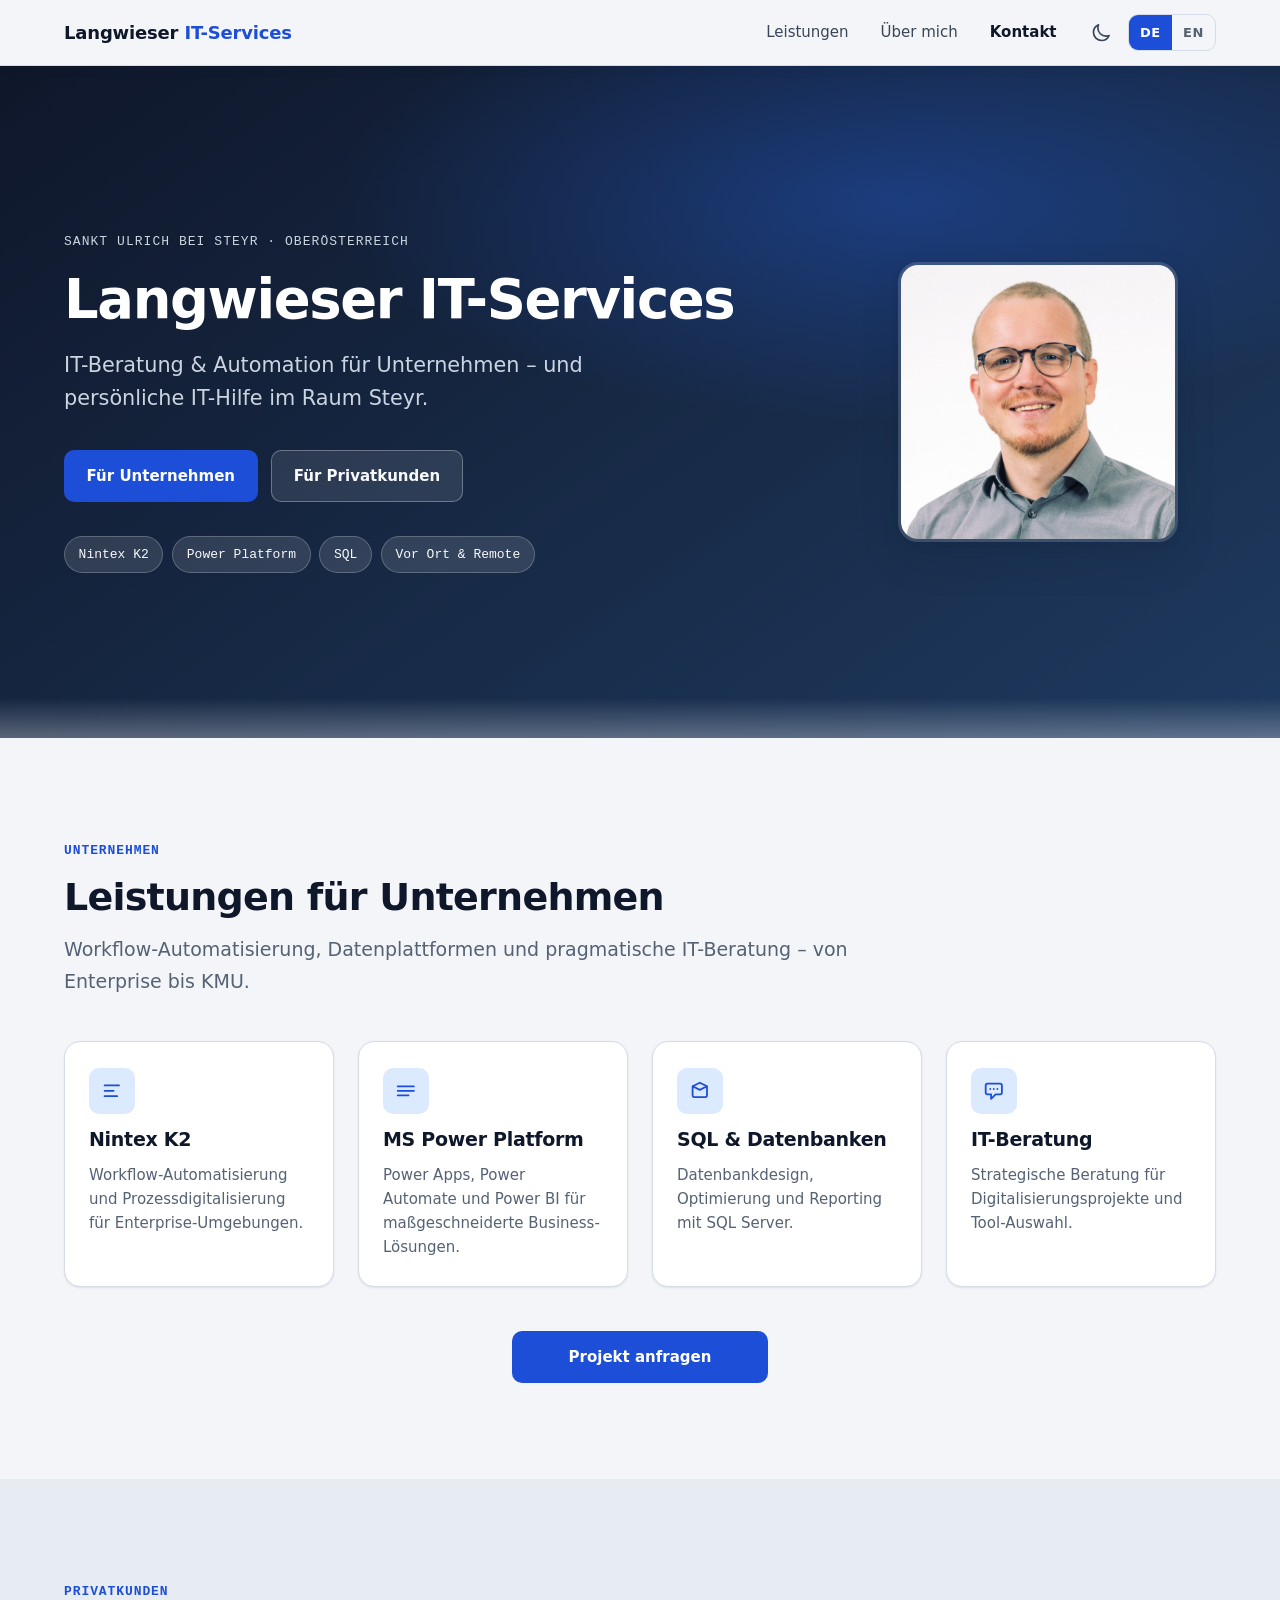
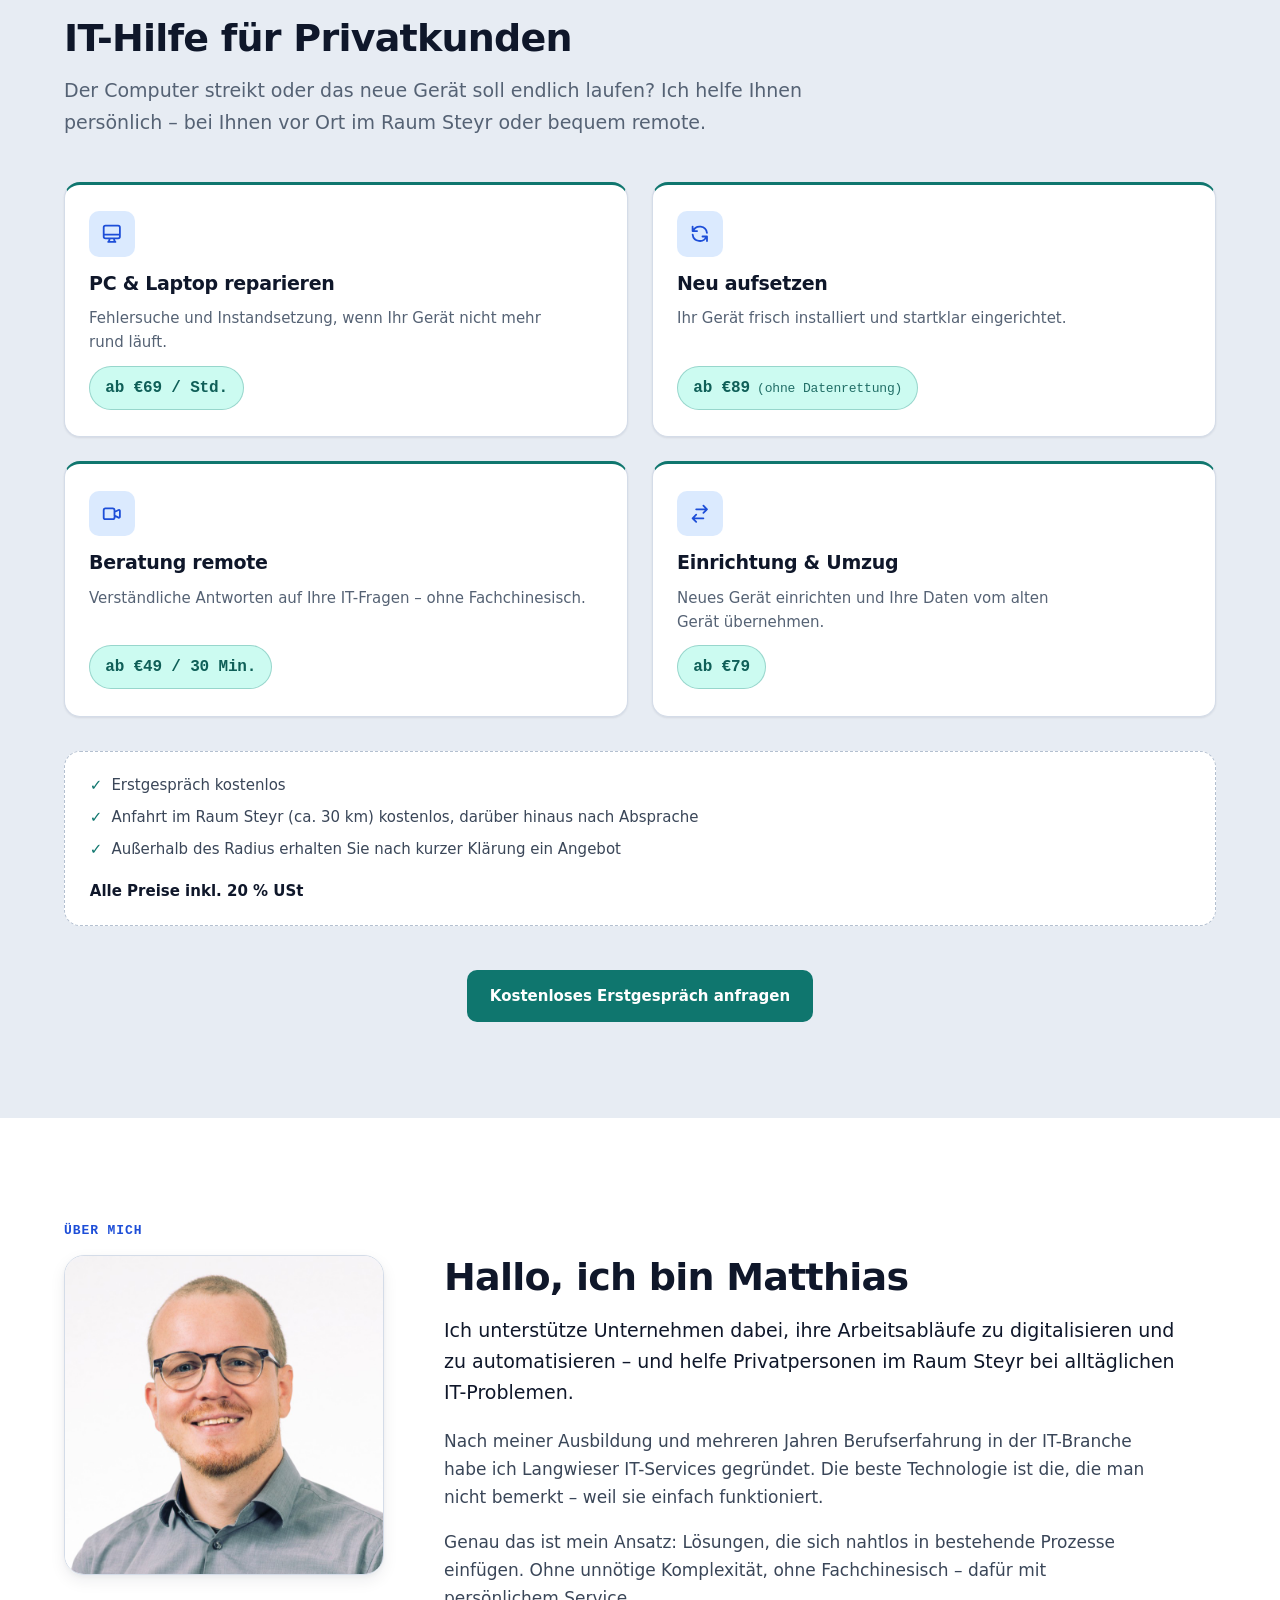
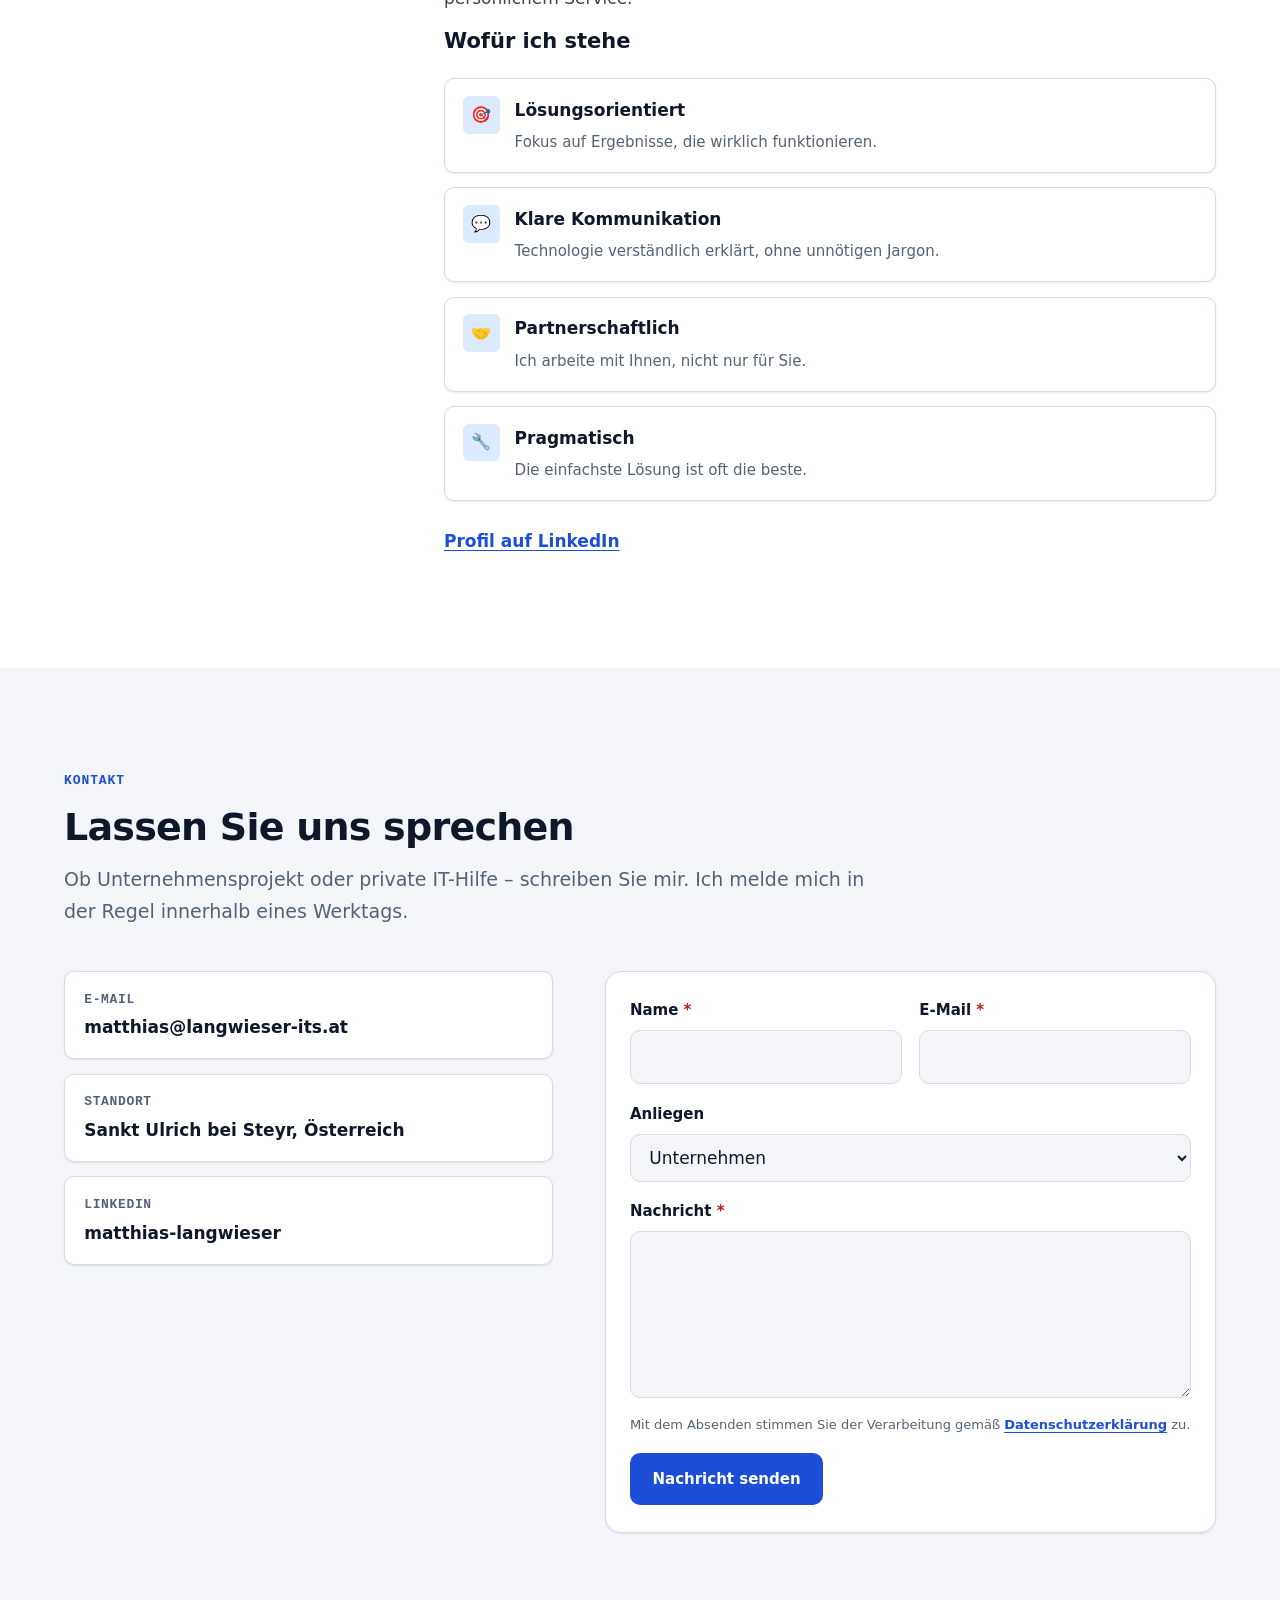
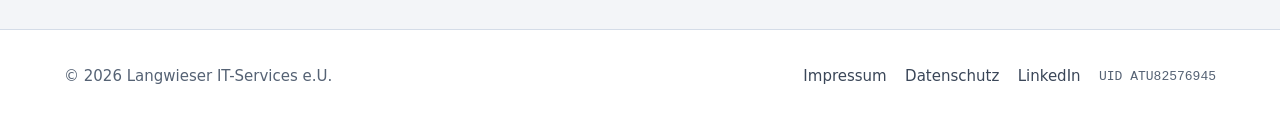
==== commit 72106047: "Redesign: One-Page mit Dark/Light, DE/EN und Privatkunden-Leistungen Visitenkarte ersetzt durch full" ====
--- a/index.html
+++ b/index.html
@@ -1,140 +1,362 @@
 <!DOCTYPE html>
 <html lang="de">
-
 <head>
-    <meta charset="UTF-8">
-    <meta name="viewport" content="width=device-width, initial-scale=1.0">
-    <title>Langwieser IT-Services</title>
-    <meta name="description" content="Ein-Mann-Unternehmen für Entwicklung in Nintex K2, MS Power Platform und SQL.">
-    <link rel="stylesheet" href="base.css">
-    <link rel="stylesheet" href="style.css">
-    <!-- Nerdy font -->
-    <link href="https://fonts.googleapis.com/css2?family=Fira+Code:wght@400;600&display=swap" rel="stylesheet">
+  <meta charset="UTF-8">
+  <meta name="viewport" content="width=device-width, initial-scale=1.0">
+  <title>Langwieser IT-Services | IT-Beratung & IT-Hilfe Steyr</title>
+  <meta name="description" content="IT-Beratung für Nintex K2, MS Power Platform (inkl. Power BI) und SQL – plus IT-Hilfe für Privatkunden im Raum Steyr.">
+  <link rel="canonical" href="https://langwieser-its.at/">
+  <link rel="alternate" hreflang="de" href="https://langwieser-its.at/">
+  <link rel="alternate" hreflang="en" href="https://langwieser-its.at/">
+  <link rel="alternate" hreflang="x-default" href="https://langwieser-its.at/">
+  <meta property="og:type" content="website">
+  <meta property="og:url" content="https://langwieser-its.at/">
+  <meta property="og:title" content="Langwieser IT-Services | IT-Beratung & IT-Hilfe Steyr">
+  <meta property="og:description" content="IT-Beratung für Nintex K2, MS Power Platform und SQL – plus IT-Hilfe für Privatkunden im Raum Steyr.">
+  <meta property="og:image" content="https://langwieser-its.at/profile.jpg">
+  <meta property="og:locale" content="de_AT">
+  <meta property="og:locale:alternate" content="en_US">
+  <meta name="twitter:card" content="summary_large_image">
+  <meta name="twitter:title" content="Langwieser IT-Services">
+  <meta name="twitter:description" content="IT-Beratung & IT-Hilfe im Raum Steyr.">
+  <meta name="twitter:image" content="https://langwieser-its.at/profile.jpg">
+  <link rel="icon" type="image/svg+xml" href="favicon.svg">
+  <link rel="stylesheet" href="base.css">
+  <link rel="stylesheet" href="styles.css">
+  <script>
+    (function () {
+      try {
+        var t = localStorage.getItem('theme');
+        if (!t) t = window.matchMedia('(prefers-color-scheme: dark)').matches ? 'dark' : 'light';
+        document.documentElement.setAttribute('data-theme', t);
+      } catch (e) {}
+    })();
+  </script>
+  <script type="application/ld+json">
+  {
+    "@context": "https://schema.org",
+    "@type": "ProfessionalService",
+    "name": "Langwieser IT-Services e.U.",
+    "url": "https://langwieser-its.at/",
+    "image": "https://langwieser-its.at/profile.jpg",
+    "email": "matthias@langwieser-its.at",
+    "address": {
+      "@type": "PostalAddress",
+      "streetAddress": "Ulrichstraße 22",
+      "addressLocality": "Sankt Ulrich bei Steyr",
+      "postalCode": "4400",
+      "addressCountry": "AT"
+    },
+    "areaServed": { "@type": "AdministrativeArea", "name": "Steyr" },
+    "sameAs": ["https://www.linkedin.com/in/matthias-langwieser/"],
+    "founder": { "@type": "Person", "name": "Matthias Langwieser" },
+    "vatID": "ATU82576945",
+    "knowsAbout": ["Nintex K2", "Microsoft Power Platform", "Power BI", "SQL Server", "IT Consulting"]
+  }
+  </script>
 </head>
-
 <body>
-
-    <!-- Business Card -->
-    <main class="card">
-        <!-- Language Switch -->
-        <div class="lang-switch">
-            <button onclick="setLang('de')" id="btn-de" class="active">DE</button>
-            <button onclick="setLang('en')" id="btn-en">EN</button>
-        </div>
-
-        <div class="profile-pic-container">
-            <div class="profile-pic-placeholder">
-                <img src="profile.jpg" alt="Langwieser IT-Services Profile" class="profile-pic">
-            </div>
-        </div>
-
-        <div class="card-content">
-            <h1 class="name">&lt;Langwieser<br>IT-Services /&gt;</h1>
-
-            <div class="terminal-box">
-                <div class="terminal-header">
-                    <span class="dot red"></span>
-                    <span class="dot yellow"></span>
-                    <span class="dot green"></span>
+  <a href="#main-content" class="skip-link" data-i18n="skip">Zum Inhalt springen</a>
+
+  <header class="site-header">
+    <div class="container site-header__inner">
+      <a href="index.html" class="logo">Langwieser <span>IT-Services</span></a>
+
+      <nav class="nav" aria-label="Hauptnavigation">
+        <div class="nav__links" id="nav-links">
+          <div class="nav__dropdown">
+            <button type="button" class="nav__dropdown-btn" aria-expanded="false" aria-haspopup="true" data-i18n="nav.services">Leistungen</button>
+            <div class="nav__dropdown-menu" role="menu">
+              <a href="#leistungen-unternehmen" role="menuitem" data-i18n="nav.servicesBiz">Für Unternehmen</a>
+              <a href="#leistungen-privat" role="menuitem" data-i18n="nav.servicesPriv">Für Privatkunden</a>
+            </div>
+          </div>
+          <a href="#ueber-mich" data-i18n="nav.about">Über mich</a>
+          <a href="#kontakt" data-i18n="nav.contact">Kontakt</a>
+        </div>
+
+        <div class="nav__controls">
+          <button type="button" class="icon-btn theme-toggle" aria-pressed="false" aria-label="Zum dunklen Modus wechseln">
+            <svg class="icon-moon" fill="none" stroke="currentColor" stroke-width="2" viewBox="0 0 24 24" aria-hidden="true"><path stroke-linecap="round" stroke-linejoin="round" d="M21.752 15.002A9.718 9.718 0 0118 15.75c-5.385 0-9.75-4.365-9.75-9.75 0-1.33.266-2.597.748-3.752A9.753 9.753 0 003 11.25C3 16.635 7.365 21 12.75 21a9.753 9.753 0 009.002-5.998z"/></svg>
+            <svg class="icon-sun" fill="none" stroke="currentColor" stroke-width="2" viewBox="0 0 24 24" aria-hidden="true"><path stroke-linecap="round" stroke-linejoin="round" d="M12 3v2.25m6.364.386l-1.591 1.591M21 12h-2.25m-.386 6.364l-1.591-1.591M12 18.75V21m-4.773-4.227l-1.591 1.591M5.25 12H3m4.227-4.773L5.636 5.636M15.75 12a3.75 3.75 0 11-7.5 0 3.75 3.75 0 017.5 0z"/></svg>
+          </button>
+          <div class="lang-toggle" role="group" data-i18n="nav.lang" data-i18n-attr="aria-label" aria-label="Sprache wählen">
+            <button type="button" data-set-lang="de" aria-pressed="true">DE</button>
+            <button type="button" data-set-lang="en" aria-pressed="false">EN</button>
+          </div>
+          <button type="button" class="menu-toggle" aria-expanded="false" aria-controls="nav-panel" data-i18n="nav.menu" data-i18n-attr="aria-label" aria-label="Menü öffnen">
+            <svg class="icon-open" fill="none" stroke="currentColor" stroke-width="2" viewBox="0 0 24 24" aria-hidden="true"><path stroke-linecap="round" stroke-linejoin="round" d="M4 6h16M4 12h16M4 18h16"/></svg>
+            <svg class="icon-close" fill="none" stroke="currentColor" stroke-width="2" viewBox="0 0 24 24" aria-hidden="true"><path stroke-linecap="round" stroke-linejoin="round" d="M6 18L18 6M6 6l12 12"/></svg>
+          </button>
+        </div>
+      </nav>
+    </div>
+
+  </header>
+
+  <div class="nav-panel" id="nav-panel">
+    <p class="nav-panel__label" data-i18n="nav.services">Leistungen</p>
+    <div class="nav-panel__sub">
+      <a href="#leistungen-unternehmen" data-i18n="nav.servicesBiz">Für Unternehmen</a>
+      <a href="#leistungen-privat" data-i18n="nav.servicesPriv">Für Privatkunden</a>
+    </div>
+    <a href="#ueber-mich" data-i18n="nav.about">Über mich</a>
+    <a href="#kontakt" data-i18n="nav.contact">Kontakt</a>
+  </div>
+
+  <main id="main-content">
+    <!-- Hero -->
+    <section class="hero" id="hero" aria-labelledby="hero-title">
+      <div class="container hero__grid">
+        <div>
+          <p class="hero__eyebrow" data-i18n="hero.eyebrow">Sankt Ulrich bei Steyr · Oberösterreich</p>
+          <h1 id="hero-title" data-i18n="hero.title">Langwieser IT-Services</h1>
+          <p class="hero__claim" data-i18n="hero.claim">IT-Beratung &amp; Automation für Unternehmen – und persönliche IT-Hilfe im Raum Steyr.</p>
+          <div class="hero__actions">
+            <a href="#leistungen-unternehmen" class="btn btn-primary" data-audience="unternehmen" data-i18n="hero.ctaBiz">Für Unternehmen</a>
+            <a href="#leistungen-privat" class="btn btn-ghost-light" data-audience="privat" data-i18n="hero.ctaPriv">Für Privatkunden</a>
+          </div>
+          <div class="hero__badges" aria-label="Schwerpunkte">
+            <span class="badge" data-i18n="hero.badge1">Nintex K2</span>
+            <span class="badge" data-i18n="hero.badge2">Power Platform</span>
+            <span class="badge" data-i18n="hero.badge3">SQL</span>
+            <span class="badge" data-i18n="hero.badge4">Vor Ort &amp; Remote</span>
+          </div>
+        </div>
+        <div class="hero__photo">
+          <img src="profile.jpg" width="800" height="800" alt="Matthias Langwieser, IT-Consultant" data-i18n="hero.photoAlt" data-i18n-attr="alt">
+        </div>
+      </div>
+    </section>
+
+    <!-- B2B -->
+    <section class="section" id="leistungen-unternehmen" aria-labelledby="biz-title">
+      <div class="container">
+        <p class="section__eyebrow" data-i18n="biz.eyebrow">Unternehmen</p>
+        <h2 id="biz-title" class="section__title" data-i18n="biz.title">Leistungen für Unternehmen</h2>
+        <p class="section__lead" data-i18n="biz.lead">Workflow-Automatisierung, Datenplattformen und pragmatische IT-Beratung – von Enterprise bis KMU.</p>
+
+        <div class="cards cards--4">
+          <article class="card">
+            <div class="card__icon" aria-hidden="true">
+              <svg fill="none" stroke="currentColor" stroke-width="2" viewBox="0 0 24 24"><path stroke-linecap="round" stroke-linejoin="round" d="M4 6h16M4 12h10M4 18h14"/></svg>
+            </div>
+            <h3 data-i18n="biz.k2.title">Nintex K2</h3>
+            <p data-i18n="biz.k2.text">Workflow-Automatisierung und Prozessdigitalisierung für Enterprise-Umgebungen.</p>
+          </article>
+          <article class="card">
+            <div class="card__icon" aria-hidden="true">
+              <svg fill="none" stroke="currentColor" stroke-width="2" viewBox="0 0 24 24"><path stroke-linecap="round" stroke-linejoin="round" d="M3 7h18M3 12h18M3 17h12"/></svg>
+            </div>
+            <h3 data-i18n="biz.pp.title">MS Power Platform</h3>
+            <p data-i18n="biz.pp.text">Power Apps, Power Automate und Power BI für maßgeschneiderte Business-Lösungen.</p>
+          </article>
+          <article class="card">
+            <div class="card__icon" aria-hidden="true">
+              <svg fill="none" stroke="currentColor" stroke-width="2" viewBox="0 0 24 24"><path stroke-linecap="round" stroke-linejoin="round" d="M4 7v10a2 2 0 002 2h12a2 2 0 002-2V7M4 7l8-4 8 4M4 7l8 4 8-4"/></svg>
+            </div>
+            <h3 data-i18n="biz.sql.title">SQL &amp; Datenbanken</h3>
+            <p data-i18n="biz.sql.text">Datenbankdesign, Optimierung und Reporting mit SQL Server.</p>
+          </article>
+          <article class="card">
+            <div class="card__icon" aria-hidden="true">
+              <svg fill="none" stroke="currentColor" stroke-width="2" viewBox="0 0 24 24"><path stroke-linecap="round" stroke-linejoin="round" d="M8 10h.01M12 10h.01M16 10h.01M9 16H5a2 2 0 01-2-2V6a2 2 0 012-2h14a2 2 0 012 2v8a2 2 0 01-2 2h-5l-5 5v-5z"/></svg>
+            </div>
+            <h3 data-i18n="biz.consult.title">IT-Beratung</h3>
+            <p data-i18n="biz.consult.text">Strategische Beratung für Digitalisierungsprojekte und Tool-Auswahl.</p>
+          </article>
+        </div>
+
+        <div class="section__cta">
+          <a href="#kontakt" class="btn btn-primary" data-audience="unternehmen" data-i18n="biz.cta">Projekt anfragen</a>
+        </div>
+      </div>
+    </section>
+
+    <!-- Private -->
+    <section class="section section--muted" id="leistungen-privat" aria-labelledby="priv-title">
+      <div class="container">
+        <p class="section__eyebrow" data-i18n="priv.eyebrow">Privatkunden</p>
+        <h2 id="priv-title" class="section__title" data-i18n="priv.title">IT-Hilfe für Privatkunden</h2>
+        <p class="section__lead" data-i18n="priv.lead">Der Computer streikt oder das neue Gerät soll endlich laufen? Ich helfe Ihnen persönlich – bei Ihnen vor Ort im Raum Steyr oder bequem remote.</p>
+
+        <div class="cards cards--2">
+          <article class="card card--price">
+            <div class="card__icon" aria-hidden="true">
+              <svg fill="none" stroke="currentColor" stroke-width="2" viewBox="0 0 24 24"><path stroke-linecap="round" stroke-linejoin="round" d="M9.75 17L9 20l-1 1h8l-1-1-.75-3M3 13h18M5 17h14a2 2 0 002-2V5a2 2 0 00-2-2H5a2 2 0 00-2 2v10a2 2 0 002 2z"/></svg>
+            </div>
+            <h3 data-i18n="priv.repair.title">PC &amp; Laptop reparieren</h3>
+            <p data-i18n="priv.repair.text">Fehlersuche und Instandsetzung, wenn Ihr Gerät nicht mehr rund läuft.</p>
+            <span class="price-chip" data-i18n="priv.repair.price">ab €69 / Std.</span>
+          </article>
+          <article class="card card--price">
+            <div class="card__icon" aria-hidden="true">
+              <svg fill="none" stroke="currentColor" stroke-width="2" viewBox="0 0 24 24"><path stroke-linecap="round" stroke-linejoin="round" d="M4 4v5h.582m15.356 2A8.001 8.001 0 004.582 9m0 0H9m11 11v-5h-.581m0 0a8.003 8.003 0 01-15.357-2m15.357 2H15"/></svg>
+            </div>
+            <h3 data-i18n="priv.setup.title">Neu aufsetzen</h3>
+            <p data-i18n="priv.setup.text">Ihr Gerät frisch installiert und startklar eingerichtet.</p>
+            <span class="price-chip"><span data-i18n="priv.setup.price">ab €89</span> <span class="price-chip__note" data-i18n="priv.setup.note">(ohne Datenrettung)</span></span>
+          </article>
+          <article class="card card--price">
+            <div class="card__icon" aria-hidden="true">
+              <svg fill="none" stroke="currentColor" stroke-width="2" viewBox="0 0 24 24"><path stroke-linecap="round" stroke-linejoin="round" d="M15 10l4.553-2.276A1 1 0 0121 8.618v6.764a1 1 0 01-1.447.894L15 14M5 18h8a2 2 0 002-2V8a2 2 0 00-2-2H5a2 2 0 00-2 2v8a2 2 0 002 2z"/></svg>
+            </div>
+            <h3 data-i18n="priv.advice.title">Beratung remote</h3>
+            <p data-i18n="priv.advice.text">Verständliche Antworten auf Ihre IT-Fragen – ohne Fachchinesisch.</p>
+            <span class="price-chip" data-i18n="priv.advice.price">ab €49 / 30 Min.</span>
+          </article>
+          <article class="card card--price">
+            <div class="card__icon" aria-hidden="true">
+              <svg fill="none" stroke="currentColor" stroke-width="2" viewBox="0 0 24 24"><path stroke-linecap="round" stroke-linejoin="round" d="M8 7h12m0 0l-4-4m4 4l-4 4m0 6H4m0 0l4 4m-4-4l4-4"/></svg>
+            </div>
+            <h3 data-i18n="priv.mig.title">Einrichtung &amp; Umzug</h3>
+            <p data-i18n="priv.mig.text">Neues Gerät einrichten und Ihre Daten vom alten Gerät übernehmen.</p>
+            <span class="price-chip" data-i18n="priv.mig.price">ab €79</span>
+          </article>
+        </div>
+
+        <div class="notes">
+          <ul role="list">
+            <li data-i18n="priv.note1">Erstgespräch kostenlos</li>
+            <li data-i18n="priv.note2">Anfahrt im Raum Steyr (ca. 30 km) kostenlos, darüber hinaus nach Absprache</li>
+            <li data-i18n="priv.note3">Außerhalb des Radius erhalten Sie nach kurzer Klärung ein Angebot</li>
+          </ul>
+          <p class="ust-note" data-i18n="priv.ust">Alle Preise inkl. 20 % USt</p>
+        </div>
+
+        <div class="section__cta">
+          <a href="#kontakt" class="btn btn-accent" data-audience="privat" data-i18n="priv.cta">Kostenloses Erstgespräch anfragen</a>
+        </div>
+      </div>
+    </section>
+
+    <!-- About -->
+    <section class="section section--alt" id="ueber-mich" aria-labelledby="about-title">
+      <div class="container">
+        <p class="section__eyebrow" data-i18n="about.eyebrow">Über mich</p>
+        <div class="about-grid">
+          <figure class="about-photo">
+            <img src="profile.jpg" width="800" height="800" alt="Matthias Langwieser, IT-Consultant" data-i18n="hero.photoAlt" data-i18n-attr="alt">
+          </figure>
+          <div class="about-copy">
+            <h2 id="about-title" class="section__title" data-i18n="about.title">Hallo, ich bin Matthias</h2>
+            <p class="lead" data-i18n="about.lead">Ich unterstütze Unternehmen dabei, ihre Arbeitsabläufe zu digitalisieren und zu automatisieren – und helfe Privatpersonen im Raum Steyr bei alltäglichen IT-Problemen.</p>
+            <p data-i18n="about.p1">Nach meiner Ausbildung und mehreren Jahren Berufserfahrung in der IT-Branche habe ich Langwieser IT-Services gegründet. Die beste Technologie ist die, die man nicht bemerkt – weil sie einfach funktioniert.</p>
+            <p data-i18n="about.p2">Genau das ist mein Ansatz: Lösungen, die sich nahtlos in bestehende Prozesse einfügen. Ohne unnötige Komplexität, ohne Fachchinesisch – dafür mit persönlichem Service.</p>
+
+            <h3 data-i18n="about.valuesTitle">Wofür ich stehe</h3>
+            <div class="values">
+              <div class="value-item">
+                <div class="value-item__icon" aria-hidden="true">🎯</div>
+                <div>
+                  <strong data-i18n="about.v1.title">Lösungsorientiert</strong>
+                  <span data-i18n="about.v1.text">Fokus auf Ergebnisse, die wirklich funktionieren.</span>
                 </div>
-                <div class="terminal-body">
-                    <p class="desc" data-lang="de">
-                        <span class="prompt">~ $</span> whoami<br>
-                        Ein-Mann-Unternehmen spezialisiert auf:<br>
-                        <span class="highlight">- Nintex K2</span><br>
-                        <span class="highlight">- MS Power Platform</span><br>
-                        <span class="highlight">- SQL</span>
-                    </p>
-                    <p class="desc" data-lang="en" style="display: none;">
-                        <span class="prompt">~ $</span> whoami<br>
-                        One-man company doing development work in:<br>
-                        <span class="highlight">- Nintex K2</span><br>
-                        <span class="highlight">- MS Power Platform</span><br>
-                        <span class="highlight">- SQL</span>
-                    </p>
+              </div>
+              <div class="value-item">
+                <div class="value-item__icon" aria-hidden="true">💬</div>
+                <div>
+                  <strong data-i18n="about.v2.title">Klare Kommunikation</strong>
+                  <span data-i18n="about.v2.text">Technologie verständlich erklärt, ohne unnötigen Jargon.</span>
                 </div>
-            </div>
-
-            <div class="actions">
-                <button class="btn primary-btn" onclick="openModal()">
-                    <span data-lang="de">Kontakt aufnehmen</span>
-                    <span data-lang="en" style="display: none;">Get in touch</span>
-                </button>
-            </div>
-
-            <div class="footer-links">
-                <a href="impress.html">
-                    <span data-lang="de">Impressum</span>
-                    <span data-lang="en" style="display: none;">Imprint</span>
-                </a>
-            </div>
-        </div>
-    </main>
-
-    <!-- Contact Modal -->
-    <div id="contactModal" class="modal" aria-hidden="true">
-        <div class="modal-backdrop" onclick="closeModal()"></div>
-        <div class="modal-content">
-            <div class="modal-header">
-                <h2 data-lang="de">Nachricht senden</h2>
-                <h2 data-lang="en" style="display: none;">Send message</h2>
-                <button class="close-btn" onclick="closeModal()" aria-label="Close">&times;</button>
-            </div>
-            <form action="https://formspree.io/f/mykkgezk" method="POST" class="contact-form">
-                <div class="form-group">
-                    <label for="email" data-lang="de">Ihre E-Mail</label>
-                    <label for="email" data-lang="en" style="display: none;">Your Email</label>
-                    <input type="email" id="email" name="email" required />
+              </div>
+              <div class="value-item">
+                <div class="value-item__icon" aria-hidden="true">🤝</div>
+                <div>
+                  <strong data-i18n="about.v3.title">Partnerschaftlich</strong>
+                  <span data-i18n="about.v3.text">Ich arbeite mit Ihnen, nicht nur für Sie.</span>
                 </div>
-                <div class="form-group">
-                    <label for="message" data-lang="de">Ihre Nachricht</label>
-                    <label for="message" data-lang="en" style="display: none;">Your Message</label>
-                    <textarea id="message" name="message" rows="4" required></textarea>
+              </div>
+              <div class="value-item">
+                <div class="value-item__icon" aria-hidden="true">🔧</div>
+                <div>
+                  <strong data-i18n="about.v4.title">Pragmatisch</strong>
+                  <span data-i18n="about.v4.text">Die einfachste Lösung ist oft die beste.</span>
                 </div>
-                <button type="submit" class="btn submit-btn">
-                    <span data-lang="de">Senden <span class="arrow">&rarr;</span></span>
-                    <span data-lang="en" style="display: none;">Send <span class="arrow">&rarr;</span></span>
-                </button>
-            </form>
-        </div>
+              </div>
+            </div>
+
+            <p class="about-social">
+              <a href="https://www.linkedin.com/in/matthias-langwieser/" target="_blank" rel="noopener noreferrer" data-i18n="about.linkedin">Profil auf LinkedIn</a>
+            </p>
+          </div>
+        </div>
+      </div>
+    </section>
+
+    <!-- Contact -->
+    <section class="section" id="kontakt" aria-labelledby="contact-title">
+      <div class="container">
+        <p class="section__eyebrow" data-i18n="contact.eyebrow">Kontakt</p>
+        <h2 id="contact-title" class="section__title" data-i18n="contact.title">Lassen Sie uns sprechen</h2>
+        <p class="section__lead" data-i18n="contact.lead">Ob Unternehmensprojekt oder private IT-Hilfe – schreiben Sie mir. Ich melde mich in der Regel innerhalb eines Werktags.</p>
+
+        <div class="contact-grid">
+          <aside class="contact-aside">
+            <div class="contact-meta">
+              <div class="contact-meta__item">
+                <strong data-i18n="contact.email">E-Mail</strong>
+                <a href="mailto:matthias@langwieser-its.at">matthias@langwieser-its.at</a>
+              </div>
+              <div class="contact-meta__item">
+                <strong data-i18n="contact.location">Standort</strong>
+                <span data-i18n="contact.locationVal">Sankt Ulrich bei Steyr, Österreich</span>
+              </div>
+              <div class="contact-meta__item">
+                <strong data-i18n="contact.linkedin">LinkedIn</strong>
+                <a href="https://www.linkedin.com/in/matthias-langwieser/" target="_blank" rel="noopener noreferrer">matthias-langwieser</a>
+              </div>
+            </div>
+          </aside>
+
+          <form id="contact-form" class="contact-form" action="https://formspree.io/f/mykkgezk" method="POST">
+            <div class="form-row form-row--2">
+              <div class="form-group">
+                <label for="name"><span data-i18n="contact.name">Name</span> <span class="req" aria-hidden="true">*</span></label>
+                <input type="text" id="name" name="name" required autocomplete="name">
+              </div>
+              <div class="form-group">
+                <label for="email"><span data-i18n="contact.emailLabel">E-Mail</span> <span class="req" aria-hidden="true">*</span></label>
+                <input type="email" id="email" name="email" required autocomplete="email">
+              </div>
+            </div>
+            <div class="form-group">
+              <label for="audience"><span data-i18n="contact.audience">Anliegen</span></label>
+              <select id="audience" name="audience">
+                <option value="unternehmen" data-i18n="contact.audienceBiz">Unternehmen</option>
+                <option value="privat" data-i18n="contact.audiencePriv">Privatkunde</option>
+                <option value="sonstiges" data-i18n="contact.audienceOther">Sonstiges</option>
+              </select>
+            </div>
+            <div class="form-group">
+              <label for="message"><span data-i18n="contact.message">Nachricht</span> <span class="req" aria-hidden="true">*</span></label>
+              <textarea id="message" name="message" rows="5" required></textarea>
+            </div>
+            <p class="form-privacy">
+              <span data-i18n="contact.privacy">Mit dem Absenden stimmen Sie der Verarbeitung gemäß </span>
+              <a href="datenschutz.html" data-i18n="contact.privacyLink">Datenschutzerklärung</a>
+              <span data-i18n="contact.privacyEnd"> zu.</span>
+            </p>
+            <button type="submit" class="btn btn-primary" data-i18n="contact.submit">Nachricht senden</button>
+            <div id="form-status" class="form-status" role="status" aria-live="polite"></div>
+          </form>
+        </div>
+      </div>
+    </section>
+  </main>
+
+  <footer class="site-footer">
+    <div class="container site-footer__inner">
+      <p data-i18n="footer.copy">© 2026 Langwieser IT-Services e.U.</p>
+      <div class="site-footer__links">
+        <a href="impress.html" data-i18n="footer.impress">Impressum</a>
+        <a href="datenschutz.html" data-i18n="footer.privacy">Datenschutz</a>
+        <a href="https://www.linkedin.com/in/matthias-langwieser/" target="_blank" rel="noopener noreferrer" data-i18n="footer.linkedin">LinkedIn</a>
+        <span>UID ATU82576945</span>
+      </div>
     </div>
-
-    <script>
-        function setLang(lang) {
-            document.querySelectorAll('[data-lang]').forEach(el => {
-                if (el.dataset.lang === lang) {
-                    el.style.display = '';
-                } else {
-                    el.style.display = 'none';
-                }
-            });
-            document.getElementById('btn-de').classList.toggle('active', lang === 'de');
-            document.getElementById('btn-en').classList.toggle('active', lang === 'en');
-            document.documentElement.lang = lang;
-            localStorage.setItem('langPref', lang);
-        }
-
-        function openModal() {
-            const modal = document.getElementById('contactModal');
-            modal.classList.add('open');
-            modal.setAttribute('aria-hidden', 'false');
-        }
-
-        function closeModal() {
-            const modal = document.getElementById('contactModal');
-            modal.classList.remove('open');
-            modal.setAttribute('aria-hidden', 'true');
-        }
-
-        // Initialize with saved preference or default to German
-        const savedLang = localStorage.getItem('langPref') || 'de';
-        setLang(savedLang);
-
-        // Close modal on escape key or clicking backdrop
-        document.addEventListener('keydown', (e) => {
-            if (e.key === 'Escape') closeModal();
-        });
-    </script>
+  </footer>
+
+  <script src="script.js"></script>
 </body>
-
 </html>
--- a/base.css
+++ b/base.css
@@ -0,0 +1,129 @@
+/* base.css – reset, a11y, reduced-motion */
+*,
+*::before,
+*::after {
+  box-sizing: border-box;
+  margin: 0;
+  padding: 0;
+}
+
+html {
+  -moz-text-size-adjust: none;
+  -webkit-text-size-adjust: none;
+  text-size-adjust: none;
+  -webkit-font-smoothing: antialiased;
+  -moz-osx-font-smoothing: grayscale;
+  text-rendering: optimizeLegibility;
+  scroll-behavior: smooth;
+  hanging-punctuation: first last;
+}
+
+body {
+  min-height: 100dvh;
+  line-height: 1.65;
+  font-family: var(--font-body);
+  font-size: var(--text-base);
+  color: var(--color-text);
+  background-color: var(--color-bg);
+}
+
+img,
+picture,
+video,
+canvas,
+svg {
+  display: block;
+  max-width: 100%;
+  height: auto;
+}
+
+ul[role='list'],
+ol[role='list'] {
+  list-style: none;
+}
+
+input,
+button,
+textarea,
+select {
+  font: inherit;
+  color: inherit;
+}
+
+h1, h2, h3, h4, h5, h6 {
+  text-wrap: balance;
+  line-height: 1.2;
+  font-weight: 650;
+  color: var(--color-heading);
+}
+
+p, li, figcaption {
+  text-wrap: pretty;
+}
+
+::selection {
+  background: color-mix(in srgb, var(--color-primary) 28%, transparent);
+  color: var(--color-heading);
+}
+
+:focus-visible {
+  outline: 2px solid var(--color-primary);
+  outline-offset: 3px;
+  border-radius: var(--radius-sm);
+}
+
+@media (prefers-reduced-motion: reduce) {
+  *,
+  *::before,
+  *::after {
+    animation-duration: 0.01ms !important;
+    animation-iteration-count: 1 !important;
+    transition-duration: 0.01ms !important;
+    scroll-behavior: auto !important;
+  }
+}
+
+button {
+  cursor: pointer;
+  background: none;
+  border: none;
+}
+
+a {
+  color: var(--color-primary);
+  text-underline-offset: 3px;
+}
+
+a:hover {
+  color: var(--color-primary-hover);
+}
+
+.sr-only {
+  position: absolute;
+  width: 1px;
+  height: 1px;
+  padding: 0;
+  margin: -1px;
+  overflow: hidden;
+  clip: rect(0, 0, 0, 0);
+  white-space: nowrap;
+  border-width: 0;
+}
+
+.skip-link {
+  position: absolute;
+  top: -100%;
+  left: 1rem;
+  z-index: 1000;
+  padding: 0.75rem 1.25rem;
+  background: var(--color-primary);
+  color: #fff;
+  border-radius: var(--radius-md);
+  font-weight: 600;
+  text-decoration: none;
+}
+
+.skip-link:focus {
+  top: 1rem;
+  color: #fff;
+}
--- a/styles.css
+++ b/styles.css
@@ -0,0 +1,1187 @@
+/* styles.css – design tokens + components for Langwieser IT-Services redesign */
+
+:root {
+  /* Typography – system stack (no third-party font requests) */
+  --font-body: system-ui, -apple-system, "Segoe UI", Roboto, "Helvetica Neue", Arial, "Noto Sans", sans-serif;
+  --font-mono: ui-monospace, "SF Mono", "Cascadia Code", "Fira Code", Consolas, monospace;
+
+  --text-xs: 0.8125rem;
+  --text-sm: 0.9375rem;
+  --text-base: 1.0625rem;
+  --text-lg: 1.1875rem;
+  --text-xl: 1.3125rem;
+  --text-2xl: 1.625rem;
+  --text-3xl: clamp(1.85rem, 4vw, 2.375rem);
+  --text-4xl: clamp(2.35rem, 5.2vw, 3.4rem);
+
+  --radius-sm: 0.375rem;
+  --radius-md: 0.625rem;
+  --radius-lg: 1rem;
+  --radius-xl: 1.25rem;
+  --radius-full: 9999px;
+
+  --shadow-sm: 0 1px 2px rgba(15, 23, 42, 0.05), 0 1px 3px rgba(15, 23, 42, 0.04);
+  --shadow-md: 0 6px 16px rgba(15, 23, 42, 0.07), 0 2px 4px rgba(15, 23, 42, 0.04);
+  --shadow-lg: 0 18px 40px rgba(15, 23, 42, 0.12), 0 4px 10px rgba(15, 23, 42, 0.06);
+
+  --header-h: 4.125rem;
+  --container: 72rem;
+  --measure: 68ch;
+  --space-section: clamp(3.75rem, 7.5vw, 6rem);
+  --space-block: 1.5rem;
+  --transition: 180ms ease;
+
+  /* Light theme (default) */
+  --color-bg: #f3f5f8;
+  --color-bg-alt: #ffffff;
+  --color-bg-muted: #e7ecf3;
+  --color-surface: #ffffff;
+  --color-surface-2: #eef2f7;
+  --color-border: #d4dce8;
+  --color-border-strong: #b4c0d0;
+  --color-text: #3a4658;
+  --color-text-muted: #556274;
+  --color-heading: #0f172a;
+  --color-primary: #1d4ed8;
+  --color-primary-hover: #1e40af;
+  --color-btn: #1d4ed8;
+  --color-btn-hover: #1e40af;
+  --color-btn-text: #ffffff;
+  --color-primary-soft: #dbeafe;
+  --color-accent: #0f766e;
+  --color-accent-soft: #ccfbf1;
+  --color-accent-text: #0f5f58;
+  --color-danger: #b91c1c;
+  --color-hero-from: #0f172a;
+  --color-hero-to: #1e3a5f;
+  --color-hero-text: #f8fafc;
+  --color-hero-muted: #cbd5e1;
+  --color-badge-bg: rgba(255, 255, 255, 0.12);
+  --color-badge-border: rgba(255, 255, 255, 0.22);
+  --color-header-bg: rgba(243, 245, 248, 0.88);
+  --color-overlay: rgba(15, 23, 42, 0.45);
+  --color-header-shadow: 0 1px 0 rgba(15, 23, 42, 0.04), 0 4px 12px rgba(15, 23, 42, 0.04);
+}
+
+[data-theme="dark"] {
+  --color-bg: #0d1117;
+  --color-bg-alt: #161b22;
+  --color-bg-muted: #1a222c;
+  --color-surface: #161b22;
+  --color-surface-2: #1c2430;
+  --color-border: #2f3844;
+  --color-border-strong: #4a5564;
+  --color-text: #d0d7de;
+  --color-text-muted: #9aa4b0;
+  --color-heading: #f0f6fc;
+  --color-primary: #58a6ff;
+  --color-primary-hover: #79b8ff;
+  --color-btn: #2563eb;
+  --color-btn-hover: #3b82f6;
+  --color-btn-text: #ffffff;
+  --color-primary-soft: rgba(88, 166, 255, 0.16);
+  --color-accent: #2dd4bf;
+  --color-accent-soft: rgba(45, 212, 191, 0.14);
+  --color-accent-text: #5eead4;
+  --color-danger: #f85149;
+  --color-hero-from: #010409;
+  --color-hero-to: #0d1117;
+  --color-hero-text: #f0f6fc;
+  --color-hero-muted: #a8b3bf;
+  --color-badge-bg: rgba(88, 166, 255, 0.1);
+  --color-badge-border: rgba(88, 166, 255, 0.28);
+  --color-header-bg: rgba(13, 17, 23, 0.88);
+  --color-overlay: rgba(1, 4, 9, 0.6);
+  --color-header-shadow: 0 1px 0 rgba(255, 255, 255, 0.04), 0 6px 16px rgba(0, 0, 0, 0.28);
+  --shadow-sm: 0 1px 2px rgba(0, 0, 0, 0.35);
+  --shadow-md: 0 8px 22px rgba(0, 0, 0, 0.38);
+  --shadow-lg: 0 20px 40px rgba(0, 0, 0, 0.5);
+}
+
+/* —— Layout —— */
+.container {
+  width: min(100% - 2rem, var(--container));
+  margin-inline: auto;
+}
+
+@media (min-width: 640px) {
+  .container {
+    width: min(100% - 3rem, var(--container));
+  }
+}
+
+.section {
+  padding: var(--space-section) 0;
+}
+
+.section--alt {
+  background: var(--color-bg-alt);
+}
+
+.section--muted {
+  background: var(--color-bg-muted);
+}
+
+.section__eyebrow {
+  display: inline-block;
+  font-family: var(--font-mono);
+  font-size: var(--text-xs);
+  font-weight: 600;
+  letter-spacing: 0.07em;
+  text-transform: uppercase;
+  color: var(--color-primary);
+  margin-bottom: 0.85rem;
+}
+
+.section__title {
+  font-size: var(--text-3xl);
+  letter-spacing: -0.02em;
+  margin-bottom: 0.85rem;
+}
+
+.section__lead {
+  font-size: var(--text-lg);
+  line-height: 1.65;
+  color: var(--color-text-muted);
+  max-width: var(--measure);
+  margin-bottom: 2.75rem;
+}
+
+.section__cta {
+  margin-top: 2.75rem;
+  text-align: center;
+}
+
+.section__cta .btn {
+  min-width: min(100%, 16rem);
+  justify-content: center;
+}
+
+/* —— Header —— */
+.site-header {
+  position: sticky;
+  top: 0;
+  z-index: 100;
+  height: var(--header-h);
+  background: var(--color-header-bg);
+  backdrop-filter: blur(14px) saturate(1.2);
+  -webkit-backdrop-filter: blur(14px) saturate(1.2);
+  border-bottom: 1px solid var(--color-border);
+  box-shadow: var(--color-header-shadow);
+}
+
+.site-header__inner {
+  display: flex;
+  align-items: center;
+  justify-content: space-between;
+  height: 100%;
+  gap: 1.25rem;
+}
+
+.logo {
+  font-weight: 700;
+  font-size: clamp(1rem, 2.5vw, 1.125rem);
+  color: var(--color-heading);
+  text-decoration: none;
+  white-space: nowrap;
+  letter-spacing: -0.01em;
+}
+
+.logo span {
+  color: var(--color-primary);
+  font-weight: 650;
+}
+
+.logo:hover {
+  color: var(--color-heading);
+}
+
+.nav {
+  display: flex;
+  align-items: center;
+  gap: 0.65rem;
+}
+
+.nav__links {
+  display: none;
+  align-items: center;
+  gap: 0.2rem;
+}
+
+.nav__links a {
+  color: var(--color-text);
+  text-decoration: none;
+  font-weight: 500;
+  font-size: var(--text-sm);
+  padding: 0.55rem 0.9rem;
+  border-radius: var(--radius-md);
+}
+
+.nav__links a:hover {
+  color: var(--color-heading);
+  background: var(--color-surface-2);
+}
+
+/* Soft emphasis on Kontakt text link (replaces former blue CTA button) */
+.nav__links > a[href="#kontakt"] {
+  font-weight: 600;
+  color: var(--color-heading);
+}
+
+.nav__links > a[href="#kontakt"]:hover {
+  color: var(--color-primary);
+  background: var(--color-primary-soft);
+}
+
+.nav__dropdown {
+  position: relative;
+}
+
+.nav__dropdown-btn {
+  display: inline-flex;
+  align-items: center;
+  gap: 0.3rem;
+  color: var(--color-text);
+  font-weight: 500;
+  font-size: var(--text-sm);
+  padding: 0.55rem 0.9rem;
+  border-radius: var(--radius-md);
+}
+
+.nav__dropdown-btn:hover,
+.nav__dropdown-btn[aria-expanded="true"] {
+  color: var(--color-heading);
+  background: var(--color-surface-2);
+}
+
+.nav__dropdown-menu {
+  display: none;
+  position: absolute;
+  top: calc(100% + 0.4rem);
+  left: 0;
+  min-width: 15rem;
+  background: var(--color-surface);
+  border: 1px solid var(--color-border);
+  border-radius: var(--radius-md);
+  box-shadow: var(--shadow-md);
+  padding: 0.45rem;
+  z-index: 50;
+}
+
+.nav__dropdown-menu.open {
+  display: block;
+}
+
+.nav__dropdown-menu a {
+  display: block;
+  width: 100%;
+}
+
+.nav__controls {
+  display: flex;
+  align-items: center;
+  gap: 0.4rem;
+}
+
+.icon-btn {
+  display: inline-flex;
+  align-items: center;
+  justify-content: center;
+  width: 2.5rem;
+  height: 2.5rem;
+  border-radius: var(--radius-md);
+  color: var(--color-text);
+  border: 1px solid transparent;
+}
+
+.icon-btn:hover {
+  background: var(--color-surface-2);
+  color: var(--color-heading);
+  border-color: var(--color-border);
+}
+
+.icon-btn svg {
+  width: 1.25rem;
+  height: 1.25rem;
+}
+
+.theme-toggle .icon-sun { display: none; }
+.theme-toggle .icon-moon { display: block; }
+[data-theme="dark"] .theme-toggle .icon-sun { display: block; }
+[data-theme="dark"] .theme-toggle .icon-moon { display: none; }
+
+.lang-toggle {
+  display: inline-flex;
+  border: 1px solid var(--color-border);
+  border-radius: var(--radius-md);
+  overflow: hidden;
+}
+
+.lang-toggle button {
+  padding: 0.42rem 0.7rem;
+  font-size: var(--text-xs);
+  font-weight: 700;
+  letter-spacing: 0.04em;
+  color: var(--color-text-muted);
+  background: transparent;
+}
+
+.lang-toggle button[aria-pressed="true"] {
+  background: var(--color-btn);
+  color: var(--color-btn-text);
+}
+
+.lang-toggle button:hover:not([aria-pressed="true"]) {
+  background: var(--color-surface-2);
+  color: var(--color-heading);
+}
+
+.menu-toggle {
+  display: inline-flex;
+  align-items: center;
+  justify-content: center;
+  width: 2.5rem;
+  height: 2.5rem;
+  border-radius: var(--radius-md);
+  color: var(--color-heading);
+  border: 1px solid var(--color-border);
+  background: var(--color-surface);
+}
+
+.menu-toggle:hover {
+  background: var(--color-surface-2);
+}
+
+.menu-toggle svg {
+  width: 1.35rem;
+  height: 1.35rem;
+}
+
+.menu-toggle .icon-close { display: none; }
+.menu-toggle[aria-expanded="true"] .icon-open { display: none; }
+.menu-toggle[aria-expanded="true"] .icon-close { display: block; }
+
+@media (min-width: 900px) {
+  .menu-toggle { display: none; }
+  .nav__links {
+    display: flex;
+  }
+}
+
+/* Mobile nav panel */
+.nav-panel {
+  display: none;
+  position: fixed;
+  top: var(--header-h);
+  left: 0;
+  right: 0;
+  bottom: 0;
+  background: var(--color-bg);
+  z-index: 95;
+  padding: 1.35rem 1.25rem 2.5rem;
+  overflow-y: auto;
+  border-top: 1px solid var(--color-border);
+  -webkit-overflow-scrolling: touch;
+}
+
+.nav-panel.open {
+  display: block;
+}
+
+.nav-panel a,
+.nav-panel .nav-panel__label {
+  display: block;
+  padding: 0.9rem 1.05rem;
+  color: var(--color-heading);
+  text-decoration: none;
+  font-weight: 550;
+  border-radius: var(--radius-md);
+}
+
+.nav-panel a:hover {
+  background: var(--color-surface-2);
+}
+
+.nav-panel > a[href="#kontakt"] {
+  margin-top: 0.35rem;
+  font-weight: 650;
+  color: var(--color-primary);
+  background: var(--color-primary-soft);
+}
+
+.nav-panel > a[href="#kontakt"]:hover {
+  background: color-mix(in srgb, var(--color-primary-soft) 80%, var(--color-primary) 20%);
+}
+
+.nav-panel__label {
+  font-size: var(--text-xs);
+  font-family: var(--font-mono);
+  text-transform: uppercase;
+  letter-spacing: 0.06em;
+  color: var(--color-text-muted);
+  padding-bottom: 0.2rem;
+  padding-top: 0.25rem;
+}
+
+.nav-panel__sub {
+  margin-bottom: 0.5rem;
+  padding-bottom: 0.5rem;
+  border-bottom: 1px solid var(--color-border);
+}
+
+.nav-panel__sub a {
+  padding-left: 1.6rem;
+  font-weight: 450;
+  color: var(--color-text);
+}
+
+body.nav-open {
+  overflow: hidden;
+}
+
+/* —— Buttons —— */
+.btn {
+  display: inline-flex;
+  align-items: center;
+  gap: 0.5rem;
+  padding: 0.8rem 1.35rem;
+  font-weight: 600;
+  font-size: var(--text-sm);
+  border-radius: var(--radius-md);
+  text-decoration: none;
+  border: 1px solid transparent;
+  transition: background var(--transition), color var(--transition), border-color var(--transition), box-shadow var(--transition);
+}
+
+.btn-primary {
+  background: var(--color-btn);
+  color: var(--color-btn-text);
+}
+
+.btn-primary:hover {
+  background: var(--color-btn-hover);
+  color: var(--color-btn-text);
+  box-shadow: var(--shadow-sm);
+}
+
+.btn-secondary {
+  background: transparent;
+  color: var(--color-heading);
+  border-color: var(--color-border-strong);
+}
+
+.btn-secondary:hover {
+  background: var(--color-surface-2);
+  color: var(--color-heading);
+}
+
+.btn-ghost-light {
+  background: rgba(255, 255, 255, 0.1);
+  color: var(--color-hero-text);
+  border-color: rgba(255, 255, 255, 0.3);
+}
+
+.btn-ghost-light:hover {
+  background: rgba(255, 255, 255, 0.18);
+  color: #fff;
+}
+
+.btn-accent {
+  background: var(--color-accent);
+  color: #fff;
+}
+
+.btn-accent:hover {
+  filter: brightness(1.08);
+  color: #fff;
+}
+
+.btn svg {
+  width: 1.1rem;
+  height: 1.1rem;
+}
+
+/* —— Hero —— */
+.hero {
+  position: relative;
+  min-height: calc(82vh - var(--header-h));
+  display: flex;
+  align-items: center;
+  background:
+    radial-gradient(ellipse 80% 60% at 70% 20%, rgba(37, 99, 235, 0.35), transparent 55%),
+    linear-gradient(145deg, var(--color-hero-from), var(--color-hero-to));
+  color: var(--color-hero-text);
+  overflow: hidden;
+  padding: clamp(3.25rem, 8vw, 5.5rem) 0;
+}
+
+/* Soft fade into following light section */
+.hero::after {
+  content: "";
+  position: absolute;
+  left: 0;
+  right: 0;
+  bottom: 0;
+  height: 2.5rem;
+  background: linear-gradient(to bottom, transparent, color-mix(in srgb, var(--color-bg) 55%, transparent));
+  pointer-events: none;
+  opacity: 0.55;
+}
+
+[data-theme="dark"] .hero::after {
+  opacity: 0.35;
+}
+
+.hero__grid {
+  display: grid;
+  gap: 2.75rem;
+  align-items: center;
+  position: relative;
+  z-index: 1;
+}
+
+@media (min-width: 900px) {
+  .hero__grid {
+    grid-template-columns: 1.35fr 0.65fr;
+    gap: 3.5rem;
+  }
+}
+
+.hero__eyebrow {
+  font-family: var(--font-mono);
+  font-size: var(--text-xs);
+  letter-spacing: 0.08em;
+  text-transform: uppercase;
+  color: var(--color-hero-muted);
+  margin-bottom: 1.1rem;
+}
+
+.hero h1 {
+  font-size: var(--text-4xl);
+  letter-spacing: -0.025em;
+  color: #fff;
+  margin-bottom: 1.1rem;
+  line-height: 1.12;
+}
+
+.hero__claim {
+  font-size: clamp(1.05rem, 2.2vw, 1.3rem);
+  line-height: 1.6;
+  color: var(--color-hero-muted);
+  max-width: 36rem;
+  margin-bottom: 2.15rem;
+}
+
+.hero__actions {
+  display: flex;
+  flex-wrap: wrap;
+  gap: 0.85rem;
+  margin-bottom: 2.15rem;
+}
+
+@media (max-width: 480px) {
+  .hero__actions {
+    flex-direction: column;
+  }
+  .hero__actions .btn {
+    width: 100%;
+    justify-content: center;
+  }
+}
+
+.hero__badges {
+  display: flex;
+  flex-wrap: wrap;
+  gap: 0.55rem;
+}
+
+.badge {
+  display: inline-flex;
+  align-items: center;
+  padding: 0.4rem 0.85rem;
+  font-family: var(--font-mono);
+  font-size: var(--text-xs);
+  border-radius: var(--radius-full);
+  background: var(--color-badge-bg);
+  border: 1px solid var(--color-badge-border);
+  color: var(--color-hero-text);
+}
+
+.hero__photo {
+  justify-self: center;
+}
+
+.hero__photo img {
+  width: min(280px, 70vw);
+  aspect-ratio: 1;
+  object-fit: cover;
+  border-radius: var(--radius-xl);
+  border: 3px solid rgba(255, 255, 255, 0.15);
+  box-shadow: var(--shadow-lg);
+}
+
+@media (max-width: 899px) {
+  .hero__photo { display: none; }
+  .hero {
+    min-height: auto;
+    padding: clamp(2.75rem, 9vw, 4rem) 0;
+  }
+}
+
+/* —— Cards —— */
+.cards {
+  display: grid;
+  gap: 1.35rem;
+  grid-template-columns: 1fr;
+}
+
+@media (min-width: 640px) {
+  .cards--2 { grid-template-columns: repeat(2, 1fr); gap: 1.5rem; }
+  .cards--4 { grid-template-columns: repeat(2, 1fr); gap: 1.5rem; }
+}
+
+@media (min-width: 1024px) {
+  .cards--4 { grid-template-columns: repeat(4, 1fr); }
+}
+
+.card {
+  background: var(--color-surface);
+  border: 1px solid var(--color-border);
+  border-radius: var(--radius-lg);
+  padding: 1.65rem 1.5rem;
+  box-shadow: var(--shadow-sm);
+  height: 100%;
+  display: flex;
+  flex-direction: column;
+  gap: 0.7rem;
+  transition: border-color var(--transition), box-shadow var(--transition), transform var(--transition);
+}
+
+.card:hover {
+  border-color: var(--color-border-strong);
+  box-shadow: var(--shadow-md);
+}
+
+@media (prefers-reduced-motion: no-preference) {
+  .card:hover {
+    transform: translateY(-2px);
+  }
+}
+
+.card__icon {
+  display: inline-flex;
+  align-items: center;
+  justify-content: center;
+  width: 2.85rem;
+  height: 2.85rem;
+  border-radius: var(--radius-md);
+  background: var(--color-primary-soft);
+  color: var(--color-primary);
+  margin-bottom: 0.15rem;
+  flex-shrink: 0;
+}
+
+.card__icon svg {
+  width: 1.35rem;
+  height: 1.35rem;
+}
+
+.card h3 {
+  font-size: var(--text-lg);
+  letter-spacing: -0.015em;
+  line-height: 1.3;
+}
+
+.card p {
+  color: var(--color-text-muted);
+  font-size: var(--text-sm);
+  line-height: 1.6;
+  flex: 1;
+}
+
+.card--price {
+  position: relative;
+  border-color: var(--color-border);
+  border-top: 3px solid var(--color-accent);
+  box-shadow: var(--shadow-sm);
+}
+
+.card--price:hover {
+  border-top-color: var(--color-accent);
+  border-color: var(--color-border-strong);
+}
+
+.price-chip {
+  display: inline-flex;
+  align-items: baseline;
+  flex-wrap: wrap;
+  gap: 0.15rem 0.35rem;
+  margin-top: auto;
+  align-self: flex-start;
+  padding: 0.5rem 0.95rem;
+  font-weight: 700;
+  font-size: 1rem;
+  font-family: var(--font-mono);
+  letter-spacing: -0.01em;
+  color: var(--color-accent-text);
+  background: var(--color-accent-soft);
+  border: 1px solid color-mix(in srgb, var(--color-accent) 28%, transparent);
+  border-radius: var(--radius-full);
+}
+
+.price-chip__note {
+  font-weight: 500;
+  font-size: var(--text-xs);
+  opacity: 0.9;
+  margin-left: 0.1rem;
+}
+
+.notes {
+  margin-top: 2.15rem;
+  padding: 1.35rem 1.55rem;
+  background: var(--color-surface);
+  border: 1px dashed var(--color-border-strong);
+  border-radius: var(--radius-lg);
+}
+
+.notes ul {
+  display: grid;
+  gap: 0.55rem;
+}
+
+.notes li {
+  color: var(--color-text);
+  font-size: var(--text-sm);
+  line-height: 1.55;
+  padding-left: 1.35rem;
+  position: relative;
+}
+
+.notes li::before {
+  content: "✓";
+  position: absolute;
+  left: 0;
+  color: var(--color-accent);
+  font-weight: 700;
+}
+
+.ust-note {
+  margin-top: 1.1rem;
+  font-size: var(--text-sm);
+  font-weight: 650;
+  color: var(--color-heading);
+}
+
+/* —— About —— */
+.about-grid {
+  display: grid;
+  gap: 2.75rem;
+  align-items: start;
+}
+
+@media (min-width: 800px) {
+  .about-grid {
+    grid-template-columns: minmax(220px, 320px) 1fr;
+    gap: 3.75rem;
+  }
+}
+
+.about-photo {
+  border-radius: var(--radius-xl);
+  overflow: hidden;
+  border: 1px solid var(--color-border);
+  box-shadow: var(--shadow-md);
+}
+
+.about-photo img {
+  width: 100%;
+  aspect-ratio: 1;
+  object-fit: cover;
+}
+
+.about-copy .lead {
+  font-size: var(--text-lg);
+  line-height: 1.65;
+  color: var(--color-heading);
+  margin-bottom: 1.15rem;
+  max-width: var(--measure);
+}
+
+.about-copy p {
+  color: var(--color-text);
+  margin-bottom: 1.05rem;
+  max-width: var(--measure);
+  line-height: 1.65;
+}
+
+.about-copy h3 {
+  margin-top: 0.5rem;
+  margin-bottom: 0.25rem;
+  font-size: var(--text-xl);
+}
+
+.values {
+  display: grid;
+  gap: 0.9rem;
+  margin-top: 1.5rem;
+}
+
+.value-item {
+  display: grid;
+  grid-template-columns: auto 1fr;
+  gap: 0.9rem;
+  padding: 1.05rem 1.1rem;
+  background: var(--color-surface);
+  border: 1px solid var(--color-border);
+  border-radius: var(--radius-md);
+  box-shadow: var(--shadow-sm);
+}
+
+.value-item__icon {
+  display: flex;
+  align-items: center;
+  justify-content: center;
+  width: 2.35rem;
+  height: 2.35rem;
+  border-radius: var(--radius-sm);
+  background: var(--color-primary-soft);
+  color: var(--color-primary);
+  font-size: 1rem;
+}
+
+.value-item strong {
+  display: block;
+  color: var(--color-heading);
+  margin-bottom: 0.2rem;
+}
+
+.value-item span {
+  font-size: var(--text-sm);
+  color: var(--color-text-muted);
+  line-height: 1.5;
+}
+
+.about-social {
+  margin-top: 1.65rem;
+}
+
+.about-social a {
+  font-weight: 600;
+}
+
+/* —— Contact —— */
+.contact-grid {
+  display: grid;
+  gap: 2.5rem;
+}
+
+@media (min-width: 860px) {
+  .contact-grid {
+    grid-template-columns: 1fr 1.25fr;
+    gap: 3.25rem;
+    align-items: start;
+  }
+}
+
+.contact-aside {
+  display: flex;
+  flex-direction: column;
+  gap: 1.25rem;
+}
+
+.contact-aside p {
+  color: var(--color-text-muted);
+  max-width: var(--measure);
+}
+
+.contact-meta {
+  display: grid;
+  gap: 0.9rem;
+}
+
+.contact-meta__item {
+  display: flex;
+  flex-direction: column;
+  gap: 0.2rem;
+  padding: 1.05rem 1.2rem;
+  background: var(--color-surface);
+  border: 1px solid var(--color-border);
+  border-radius: var(--radius-md);
+  box-shadow: var(--shadow-sm);
+}
+
+.contact-meta__item strong {
+  font-size: var(--text-xs);
+  font-family: var(--font-mono);
+  text-transform: uppercase;
+  letter-spacing: 0.05em;
+  color: var(--color-text-muted);
+}
+
+.contact-meta__item a,
+.contact-meta__item span {
+  color: var(--color-heading);
+  font-weight: 550;
+  text-decoration: none;
+  word-break: break-word;
+}
+
+.contact-meta__item a:hover {
+  color: var(--color-primary);
+}
+
+.contact-form {
+  background: var(--color-surface);
+  border: 1px solid var(--color-border);
+  border-radius: var(--radius-lg);
+  padding: 1.65rem 1.5rem;
+  box-shadow: var(--shadow-sm);
+  display: grid;
+  gap: 1.1rem;
+}
+
+.form-row {
+  display: grid;
+  gap: 1.1rem;
+}
+
+@media (min-width: 560px) {
+  .form-row--2 {
+    grid-template-columns: 1fr 1fr;
+  }
+}
+
+.form-group {
+  display: flex;
+  flex-direction: column;
+  gap: 0.45rem;
+}
+
+.form-group label {
+  font-size: var(--text-sm);
+  font-weight: 600;
+  color: var(--color-heading);
+}
+
+.form-group .req {
+  color: var(--color-danger);
+}
+
+.form-group input,
+.form-group select,
+.form-group textarea {
+  width: 100%;
+  padding: 0.75rem 0.9rem;
+  background: var(--color-bg);
+  border: 1px solid var(--color-border);
+  border-radius: var(--radius-md);
+  color: var(--color-heading);
+  transition: border-color var(--transition), box-shadow var(--transition);
+}
+
+[data-theme="dark"] .form-group input,
+[data-theme="dark"] .form-group select,
+[data-theme="dark"] .form-group textarea {
+  background: var(--color-bg-muted);
+  border-color: var(--color-border-strong);
+}
+
+.form-group input:hover,
+.form-group select:hover,
+.form-group textarea:hover {
+  border-color: var(--color-border-strong);
+}
+
+.form-group input:focus,
+.form-group select:focus,
+.form-group textarea:focus {
+  outline: none;
+  border-color: var(--color-primary);
+  box-shadow: 0 0 0 3px color-mix(in srgb, var(--color-primary) 25%, transparent);
+}
+
+.form-group textarea {
+  min-height: 8.5rem;
+  resize: vertical;
+}
+
+.form-privacy {
+  font-size: var(--text-xs);
+  line-height: 1.55;
+  color: var(--color-text-muted);
+}
+
+.form-privacy a {
+  font-weight: 600;
+}
+
+.form-status {
+  font-size: var(--text-sm);
+  padding: 0.75rem 1rem;
+  border-radius: var(--radius-md);
+  display: none;
+}
+
+.form-status.is-visible {
+  display: block;
+}
+
+.form-status--ok {
+  background: var(--color-accent-soft);
+  color: var(--color-accent-text);
+}
+
+.form-status--err {
+  background: color-mix(in srgb, var(--color-danger) 15%, transparent);
+  color: var(--color-danger);
+}
+
+.contact-form .btn {
+  justify-content: center;
+  width: 100%;
+}
+
+@media (min-width: 560px) {
+  .contact-form .btn {
+    width: auto;
+    justify-self: start;
+  }
+}
+
+/* —— Footer —— */
+.site-footer {
+  background: var(--color-bg-alt);
+  border-top: 1px solid var(--color-border);
+  padding: 2.15rem 0;
+}
+
+.site-footer__inner {
+  display: flex;
+  flex-wrap: wrap;
+  gap: 1rem 1.5rem;
+  justify-content: space-between;
+  align-items: center;
+  font-size: var(--text-sm);
+  color: var(--color-text-muted);
+}
+
+.site-footer__links {
+  display: flex;
+  flex-wrap: wrap;
+  gap: 0.85rem 1.15rem;
+  align-items: center;
+}
+
+.site-footer__links a {
+  color: var(--color-text);
+  text-decoration: none;
+  font-weight: 500;
+}
+
+.site-footer__links a:hover {
+  color: var(--color-primary);
+}
+
+.site-footer__links span {
+  color: var(--color-text-muted);
+  font-size: var(--text-xs);
+  font-family: var(--font-mono);
+}
+
+/* —— Legal pages —— */
+.legal {
+  padding: clamp(2.5rem, 6vw, 4rem) 0 4rem;
+}
+
+.legal__back {
+  display: inline-flex;
+  align-items: center;
+  gap: 0.4rem;
+  margin-bottom: 1.5rem;
+  font-weight: 600;
+  text-decoration: none;
+  color: var(--color-primary);
+}
+
+.legal__back svg {
+  width: 1.1rem;
+  height: 1.1rem;
+}
+
+.legal h1 {
+  font-size: var(--text-3xl);
+  letter-spacing: -0.02em;
+  margin-bottom: 0.5rem;
+}
+
+.legal .last-updated {
+  color: var(--color-text-muted);
+  font-size: var(--text-sm);
+  margin-bottom: 2rem;
+}
+
+.legal-doc {
+  max-width: 70ch;
+}
+
+.legal-doc h2 {
+  font-size: var(--text-xl);
+  margin-top: 2rem;
+  margin-bottom: 0.75rem;
+  color: var(--color-primary);
+}
+
+.legal-doc h3 {
+  font-size: var(--text-lg);
+  margin-top: 1.25rem;
+  margin-bottom: 0.5rem;
+}
+
+.legal-doc p,
+.legal-doc li {
+  margin-bottom: 0.75rem;
+  color: var(--color-text);
+  line-height: 1.65;
+}
+
+.legal-doc ul {
+  padding-left: 1.25rem;
+  margin-bottom: 1rem;
+}
+
+.legal-doc .info-block {
+  background: var(--color-surface);
+  border: 1px solid var(--color-border);
+  border-radius: var(--radius-md);
+  padding: 1.15rem 1.35rem;
+  margin: 1rem 0;
+}
+
+.legal-doc .info-block p {
+  margin-bottom: 0.25rem;
+}
+
+.legal-doc .highlight-box {
+  background: var(--color-primary-soft);
+  border-left: 3px solid var(--color-primary);
+  padding: 1rem 1.25rem;
+  border-radius: 0 var(--radius-md) var(--radius-md) 0;
+  margin-bottom: 1.5rem;
+}
+
+.legal-doc .highlight-box p {
+  margin: 0;
+  color: var(--color-heading);
+}
+
+/* —— Utilities —— */
+.hidden { display: none !important; }
+
+@media (max-width: 899px) {
+  .nav__dropdown { display: none; }
+}
+
+/* Prevent horizontal overflow on small screens */
+html, body {
+  overflow-x: clip;
+}
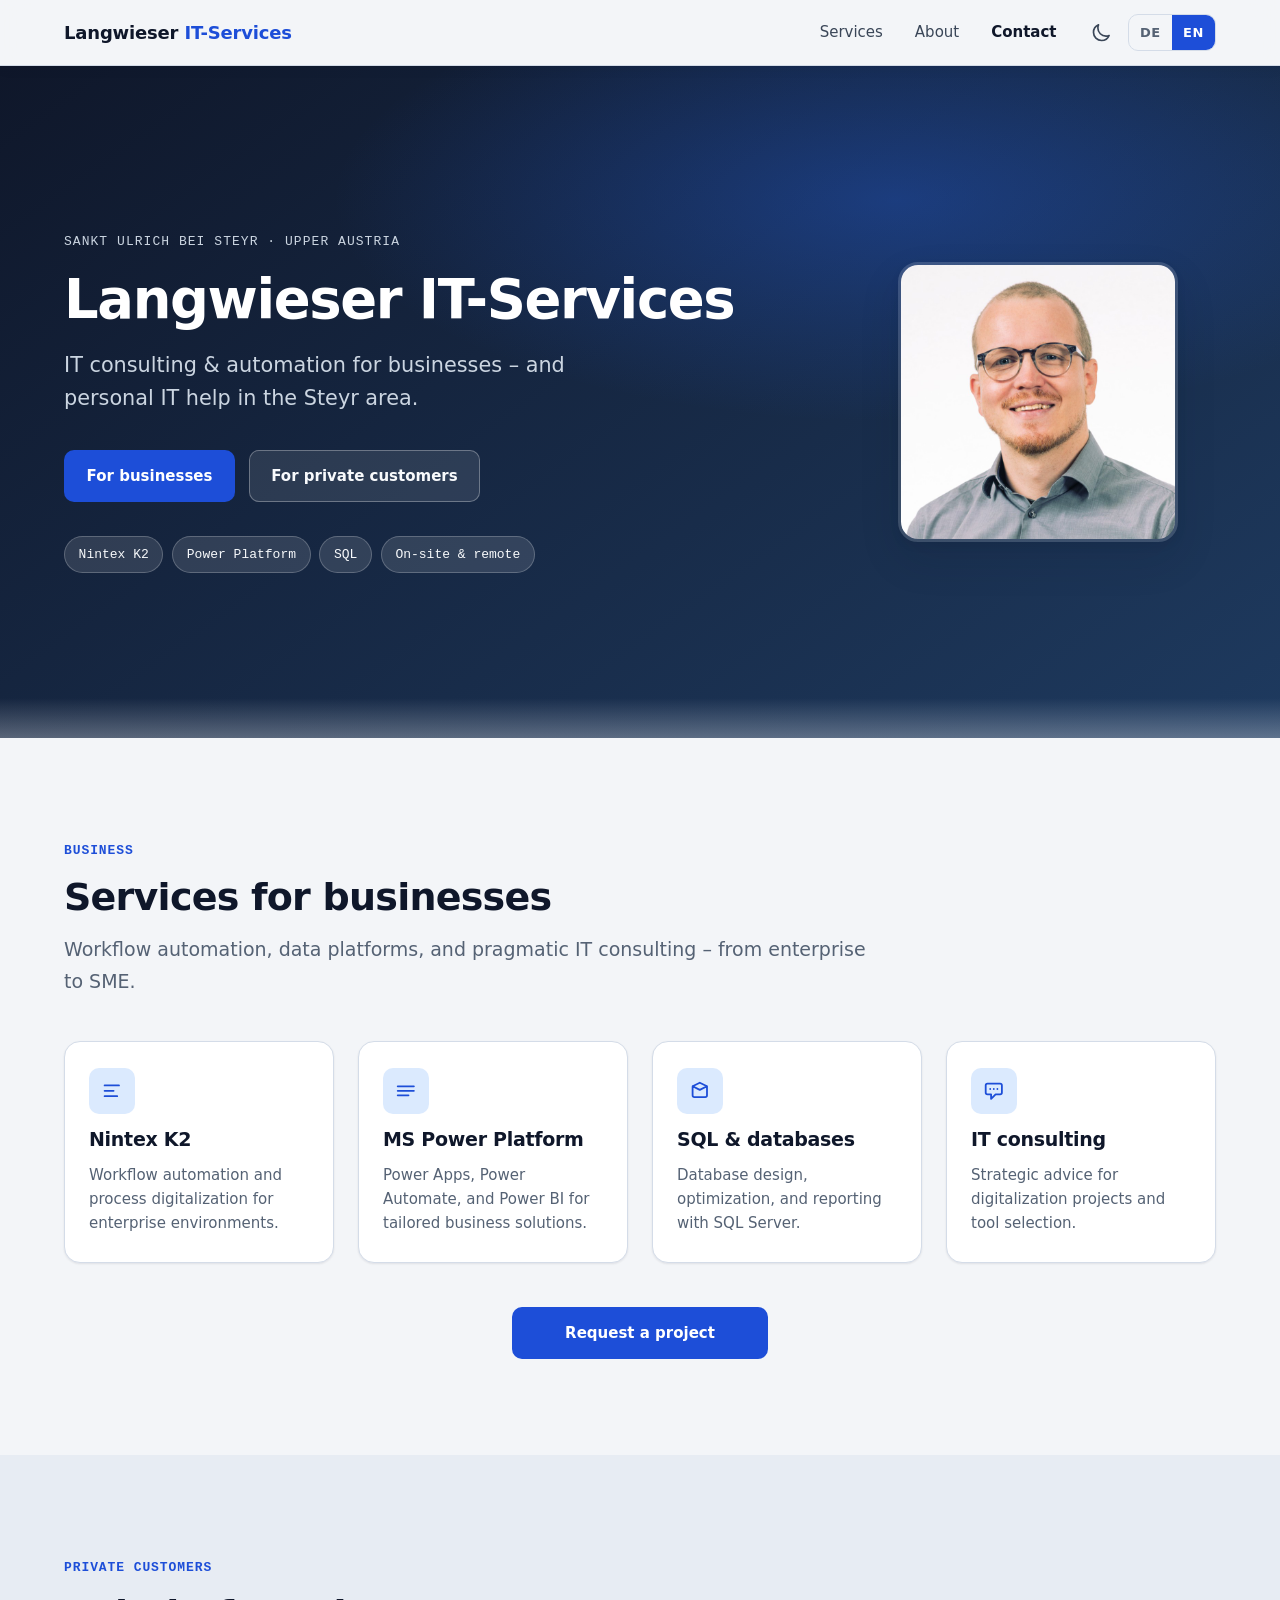
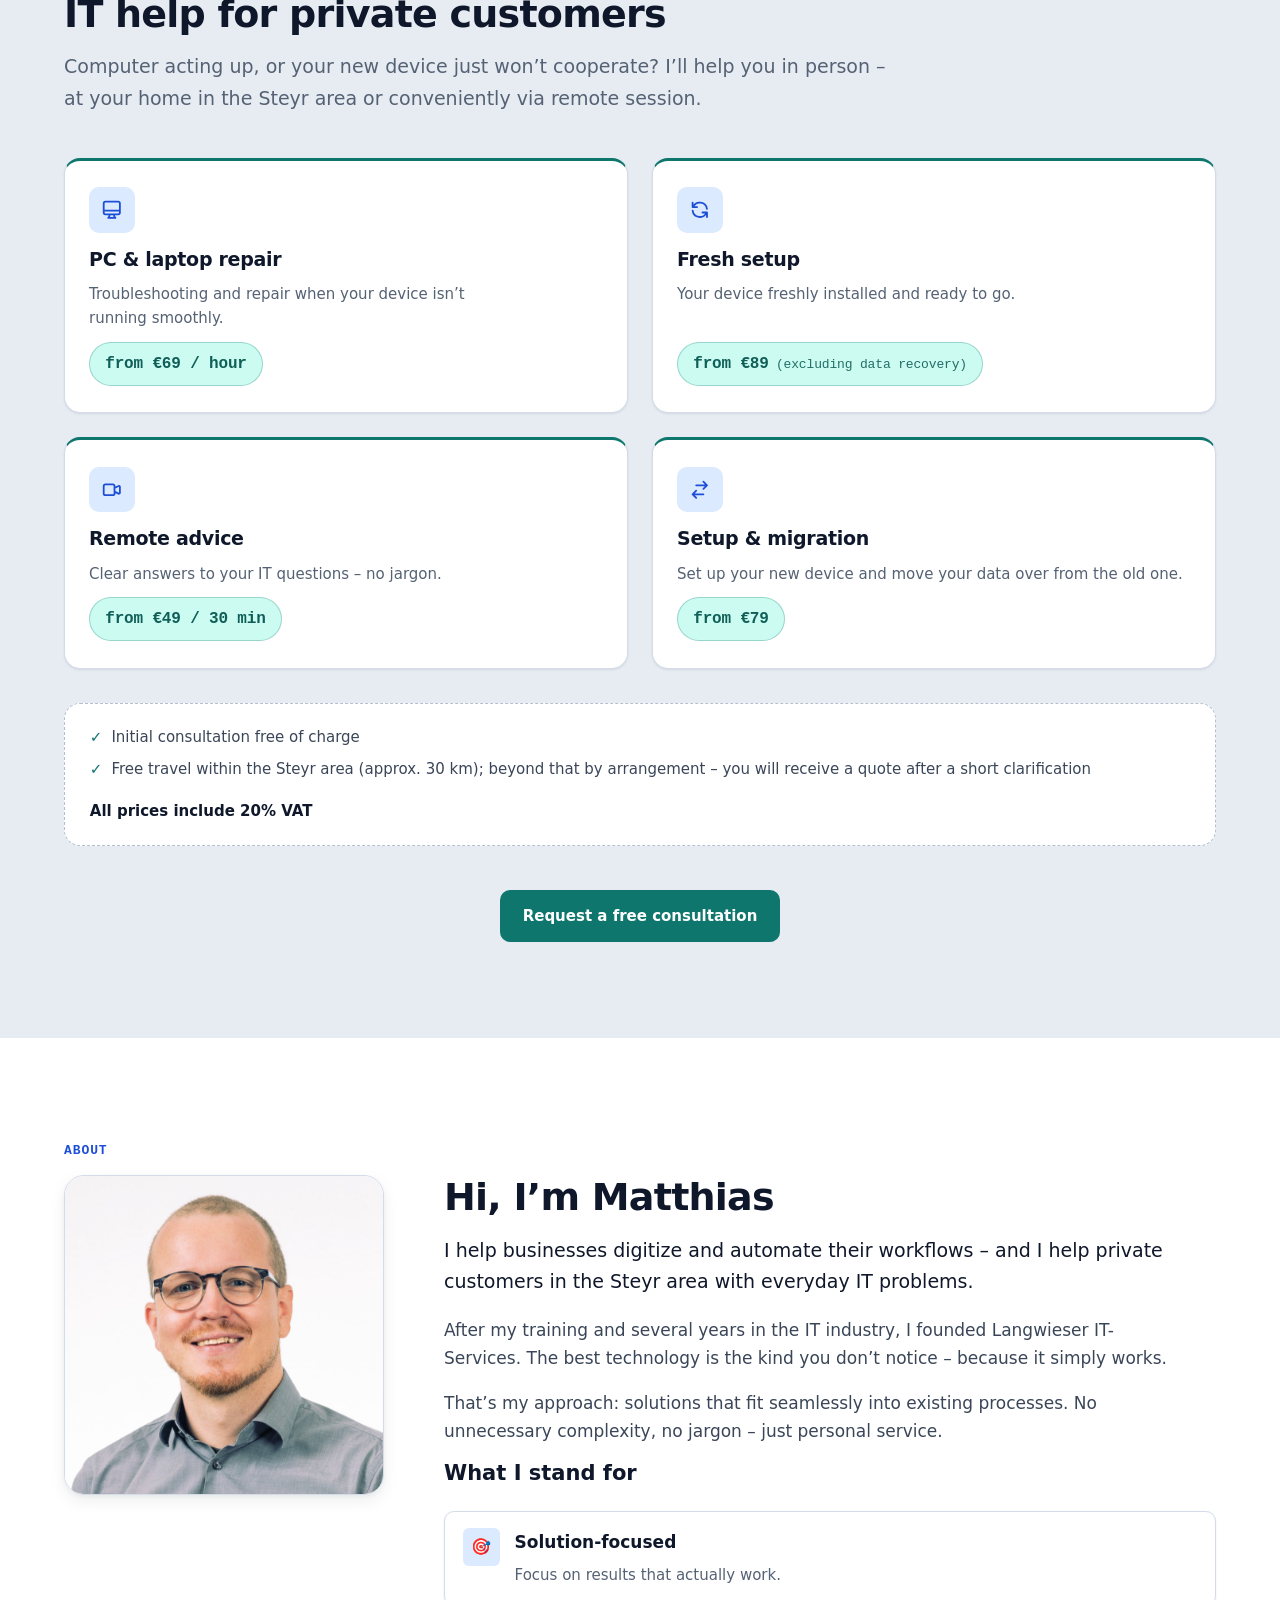
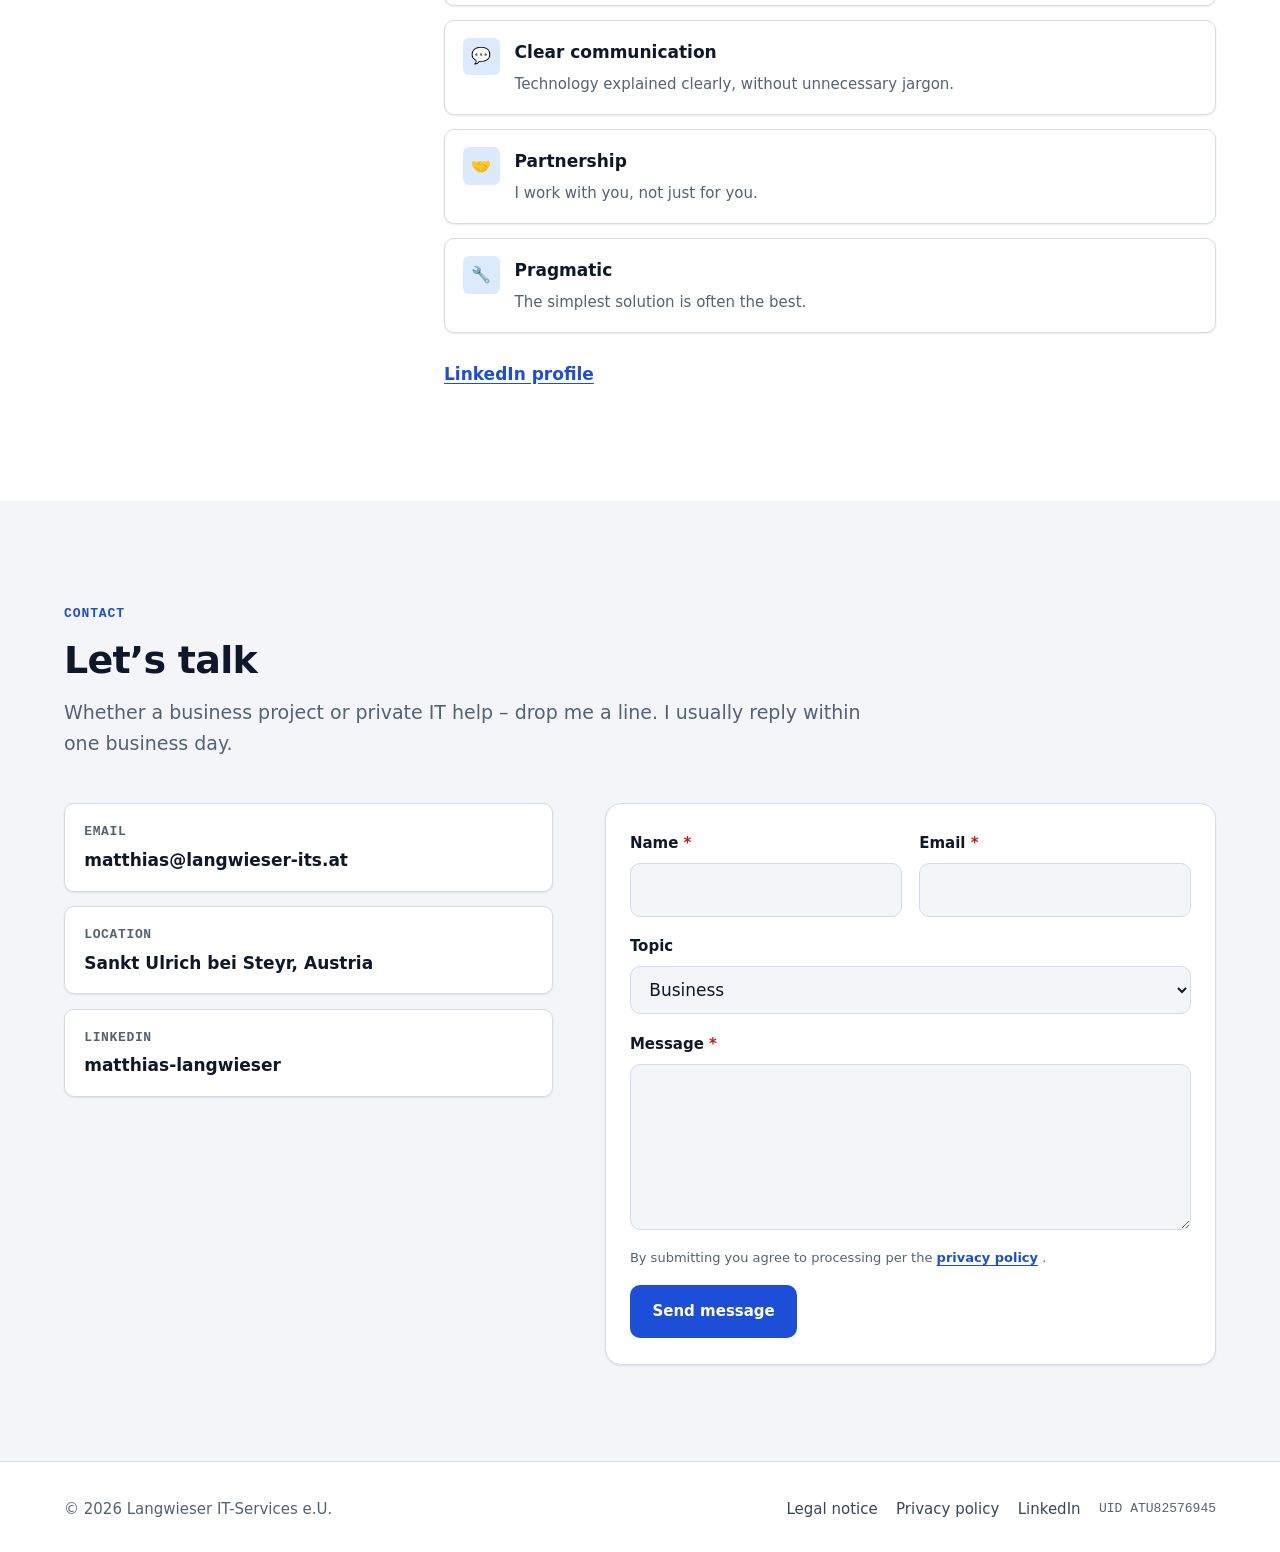
==== commit d5140985: "Legal/Content-Fixes: TKG 2021, Formspree/IONOS, Anfahrt, Impressum, resolveLang - Datenschutz: TKG 2" ====
--- a/index.html
+++ b/index.html
@@ -218,8 +218,7 @@
         <div class="notes">
           <ul role="list">
             <li data-i18n="priv.note1">Erstgespräch kostenlos</li>
-            <li data-i18n="priv.note2">Anfahrt im Raum Steyr (ca. 30 km) kostenlos, darüber hinaus nach Absprache</li>
-            <li data-i18n="priv.note3">Außerhalb des Radius erhalten Sie nach kurzer Klärung ein Angebot</li>
+            <li data-i18n="priv.note2">Anfahrt im Raum Steyr (ca. 30 km) kostenlos; darüber hinaus nach Absprache – Sie erhalten nach kurzer Klärung ein Angebot</li>
           </ul>
           <p class="ust-note" data-i18n="priv.ust">Alle Preise inkl. 20 % USt</p>
         </div>
